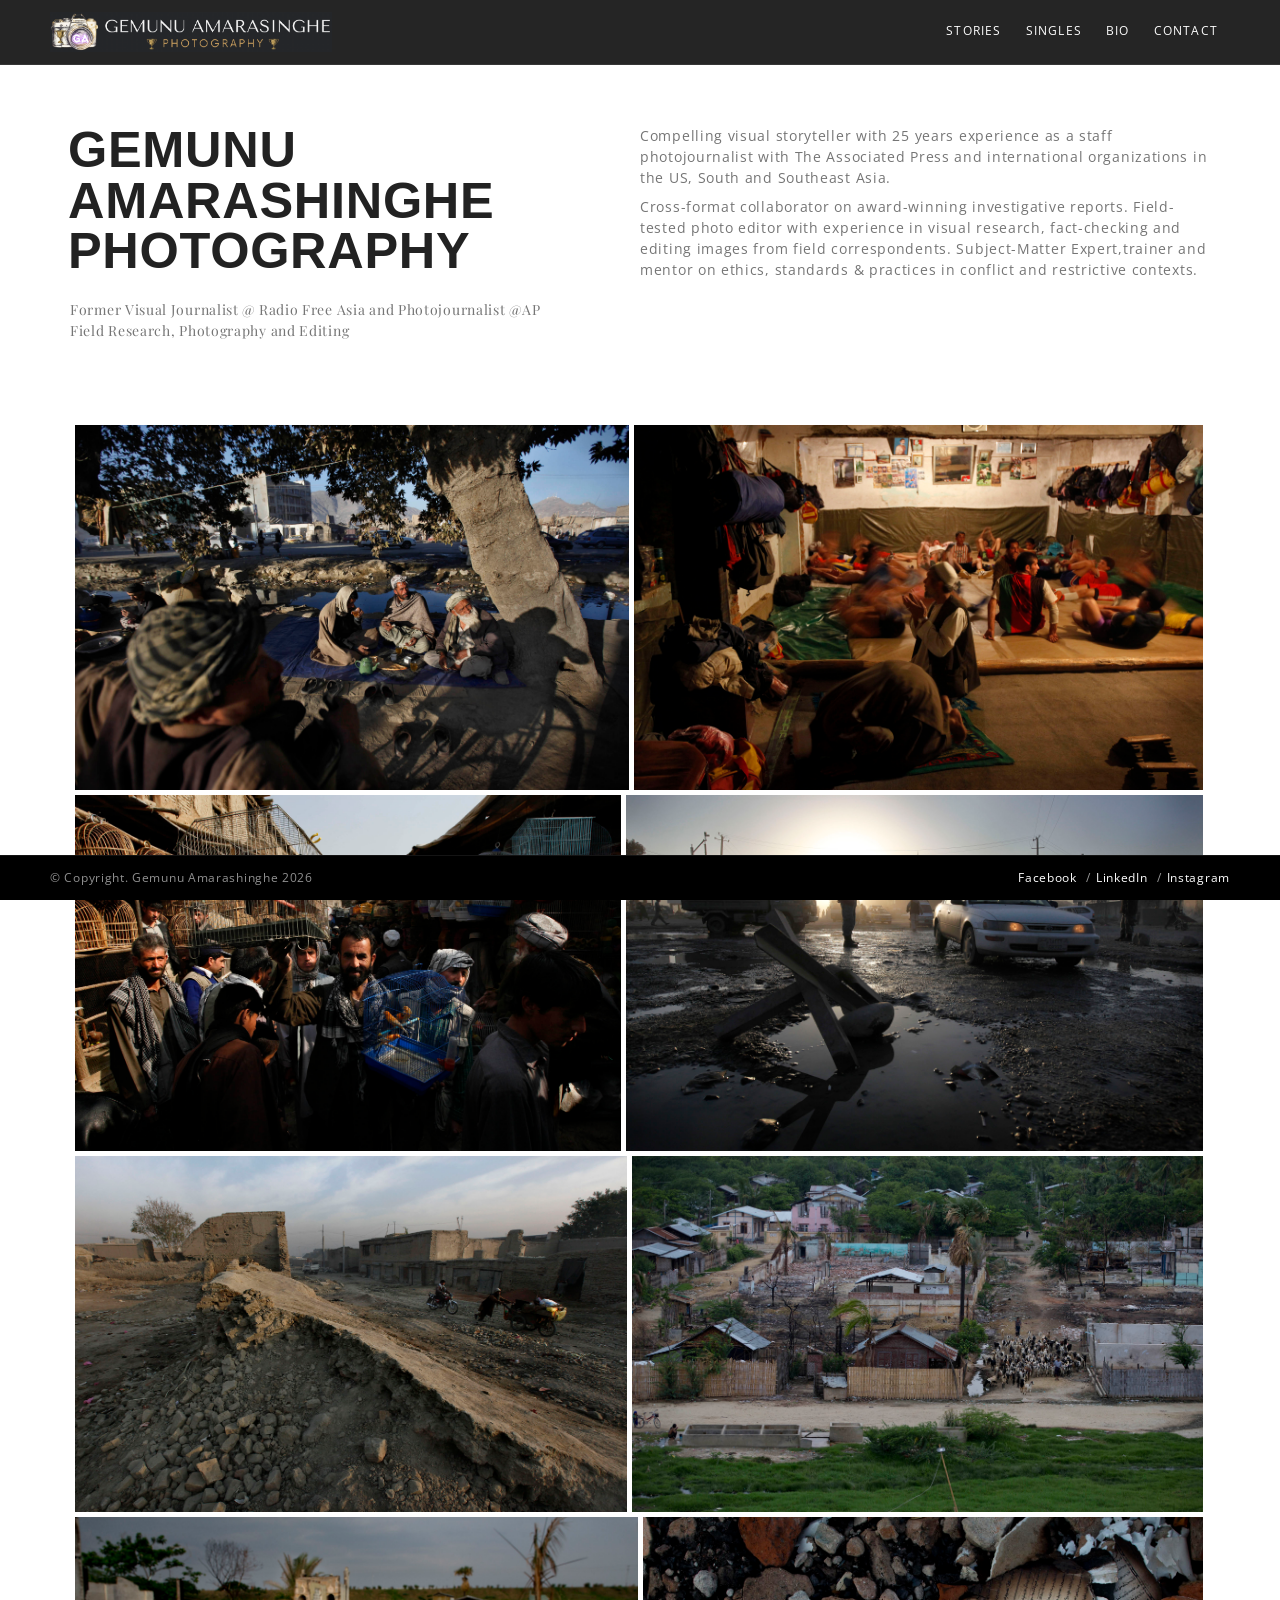
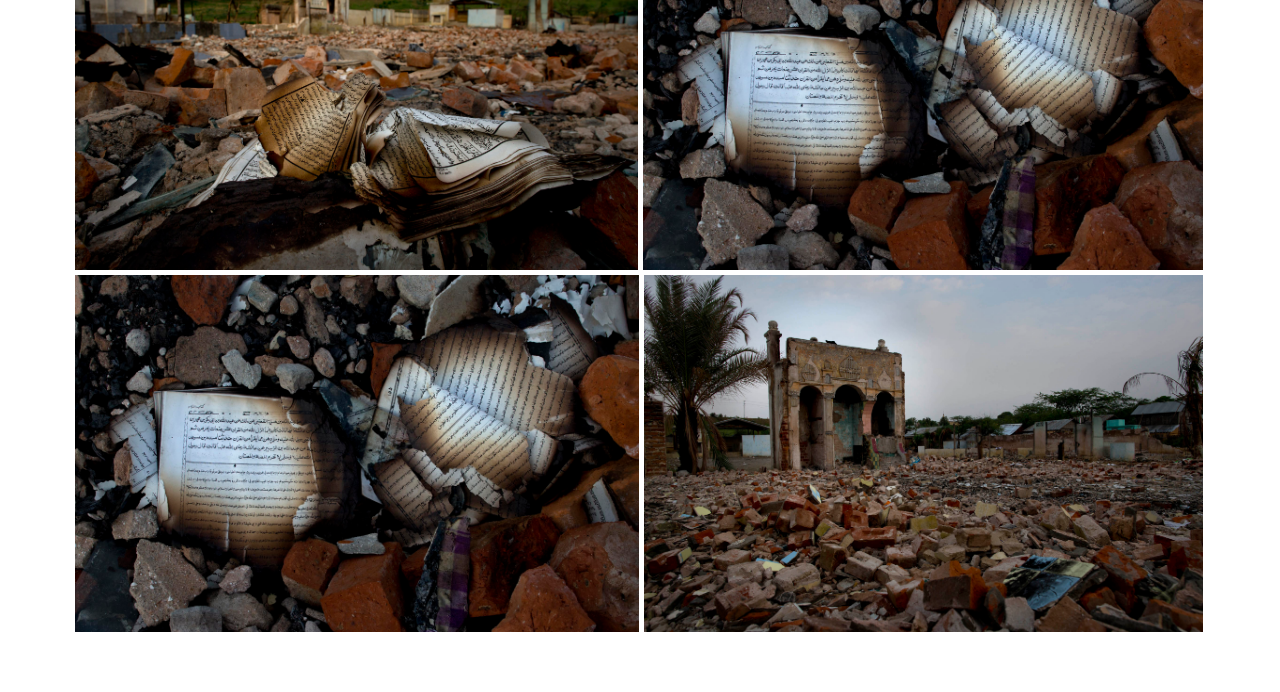
==== index.html @ 794258fe "Add files via upload" ====
<!DOCTYPE html>
<html>
<head>
	<meta charset="utf-8">
	<title>Gemunu Amarashinghe Photography</title>
	<meta name="description" content="Gemunu Amarashinghe Photography">
	<meta name="viewport" content="width=device-width, initial-scale=1">
	<link rel="icon" href="img/favicon.png">
	<link href="https://fonts.googleapis.com/css?family=Playfair+Display:400,700,900" rel="stylesheet">
	<link rel="stylesheet" href="css/core.css">
	<link rel="stylesheet" href="css/theme.css">
</head>
<body class="sticky-header sticky-footer">

	<!-- Preloader -->
	<div id="preloader"></div>
	
	<!-- Header -->
	<header id="header">

		<!-- Logo -->
		<a href="index.html" class="logo">
			<img src="img/gemunu-logo.png" class="logo-light" alt="">
		</a>

		<!-- Mobile Menu Icon -->
		<a href="#" class="mob-menu">
			<span></span><span></span><span></span>
		</a>

		<!-- Navigation -->
		<nav class="navigation">
			<ul>

				<li class="has-mega-menu">
					<a href="#">Stories</a>
					<div class="mega-menu">
						<div class="col">
							<h6 class="col-title">USA</h6>
							<ul>
								<li><a href="uyghur-mother.html">Uyghur Mother</a></li>
								<li><a href="the-boy-who-will-forever-be-13.html">The boy who will forever be 13</a></li>
								<li><a href="living-in-exile.html">Living in exile </a></li>
							</ul>
						</div>
						<div class="col">
							<h6 class="col-title">Myanmar</h6>
							<ul>
								<li><a href="battling-a-dictatorship.html">Battling a dictatorship, building a democracy</a></li>
								<li><a href="forgotten-masscure.html">Forgotten masscure </a></li>
								<li><a href="poppy-and-drug-addiction.html">Poppy and drug addiction</a></li>
								<li><a href="buddhisam.html">buddhisam</a></li>
								<li><a href="public-health.html">Public Health (eye clinic)</a></li>
								<li><a href="paddy-farming.html">Paddy farming</a></li>
								<li><a href="rohingya-children.html">Rohingya Children</a></li>
								<li><a href="rohingya-maternal-mortality.html">Rohingya Maternal Mortality</a></li>
							</ul>
						</div>
						<div class="col">
							<h6 class="col-title">Thailand</h6>
							<ul>
								<li><a href="covid-pandemic.html">COVID Pandemic </a></li>								
							</ul>
						</div>

						<div class="col">
							<h6 class="col-title">Nepal </h6>
							<ul>
								<li><a href="animal-scarifying.html">Animal Scarifying </a></li>
								<li><a href="forgotten-masscure.html">Forgotten masscure </a></li>
								<li><a href="sight-of-god.html">Sight of God</a></li>
							</ul>
						</div>

					</div>							
				</li>

				<li>
					<a href="#">Singles</a>
					<ul>
						<li><a href="thailand.html">Thailand</a></li>
						<li><a href="myanmar.html">Myanmar</a></li>
						<li><a href="nepal.html">Nepal</a></li>
						<li><a href="afghanistan.html">Afghanistan</a></li>
						<li><a href="china x.html">China </a></li>
						<li><a href="indonesia-kayan-river.html">Indonesia-Kayan River</a></li>
						<li><a href="sri-lanka-memories-of-war.html">Sri Lanka-Memories of war </a></li>
					</ul>
				<li>
					<a href="bio.html">Bio</a>
				</li>
				<li>
					<a href="contact.html">Contact</a>
				</li>

			</ul>
		</nav>
		<!-- /Navigation -->

	</header>
	<!-- /Header -->

	<!-- Main Content -->
	<main id="main">

		<!-- About & Details -->
		<section class="py-7 px-3">
			<div class="container p-0">

				<!-- About -->
				<div class="row no-gutters">

					<div class="col-md-6" data-animation="fade-in-bottom 1s .1s">
						<h2 class="bold uppercase">Gemunu Amarashinghe Photography</h2>
						<p class="serif">Former Visual Journalist @ Radio Free Asia and Photojournalist @AP <br/> Field Research, Photography and Editing</p>
					</div>

					<div class="col-md-6" data-animation="fade-in-bottom 1s .2s">
						<p>Compelling visual storyteller with 25 years experience as a staff photojournalist with The Associated Press and international organizations in the US, South and Southeast Asia. </p>
						<p>Cross-format
collaborator on award-winning investigative reports. Field-tested photo editor with experience in visual research, fact-checking and editing images from field correspondents. Subject-Matter Expert,trainer and mentor on ethics, standards & practices in conflict and restrictive contexts.</p>
					</div>

				</div>
				<!-- /About -->

			</div>
		</section>

		<!-- /About & Details -->

		<!-- Justified Gallery -->
<section class="py-3 px-3">
			<div class="container p-0">


		<div class="justified lightbox" 
		     data-target-height="500" 
		     data-gutter="5" 
		     data-thumbnails="true"
		     data-thumbnails-pinned="true">

		    <!-- Gallery Item -->
			<a href="img/afghanistan/afghanistan-1.jpg" class="lightbox-link" data-thumbnail="img/afghanistan/afghanistan-1.jpg">
				<img src="img/afghanistan/afghanistan-1.jpg" alt="">
			</a>
			<!-- /Gallery Item -->

			<!-- Gallery Item -->
			<a href="img/afghanistan/afghanistan-2.jpg" class="lightbox-link" data-thumbnail="img/afghanistan/afghanistan-2.jpg">
				<img src="img/afghanistan/afghanistan-2.jpg" alt="">
			</a>
			<!-- /Gallery Item -->

			<!-- Gallery Item -->
			<a href="img/afghanistan/afghanistan-3.jpg" class="lightbox-link" data-thumbnail="img/afghanistan/afghanistan-3.jpg">
				<img src="img/afghanistan/afghanistan-3.jpg" alt="">
			</a>
			<!-- /Gallery Item -->

			<!-- Gallery Item -->
			<a href="img/afghanistan/afghanistan-4.jpg" class="lightbox-link" data-thumbnail="img/afghanistan/afghanistan-4.jpg">
				<img src="img/afghanistan/afghanistan-4.jpg" alt="">
			</a>
			<!-- /Gallery Item -->

			<!-- Gallery Item -->
			<a href="img/afghanistan/afghanistan-5.jpg" class="lightbox-link" data-thumbnail="img/afghanistan/afghanistan-5.jpg">
				<img src="img/afghanistan/afghanistan-5.jpg" alt="">
			</a>
			<!-- /Gallery Item -->

			<!-- Gallery Item -->
			<a href="img/forgotten-massacre/forgotten-massacre-1.jpg" class="lightbox-link" data-thumbnail="img/forgotten-massacre/forgotten-massacre-1.jpg">
				<img src="img/forgotten-massacre/forgotten-massacre-1.jpg" alt="">
			</a>
			<!-- /Gallery Item -->

			<!-- Gallery Item -->
			<a href="img/forgotten-massacre/forgotten-massacre-2.jpg" class="lightbox-link" data-thumbnail="img/forgotten-massacre/forgotten-massacre-2.jpg">
				<img src="img/forgotten-massacre/forgotten-massacre-2.jpg" alt="">
			</a>
			<!-- /Gallery Item -->

			<!-- Gallery Item -->
			<a href="img/forgotten-massacre/forgotten-massacre-3.jpg" class="lightbox-link" data-thumbnail="img/forgotten-massacre/forgotten-massacre-3.jpg">
				<img src="img/forgotten-massacre/forgotten-massacre-3.jpg" alt="">
			</a>
			<!-- /Gallery Item -->

			<!-- Gallery Item -->
			<a href="img/forgotten-massacre/forgotten-massacre-4.jpg" class="lightbox-link" data-thumbnail="img/forgotten-massacre/forgotten-massacre-4.jpg">
				<img src="img/forgotten-massacre/forgotten-massacre-4.jpg" alt="">
			</a>
			<!-- /Gallery Item -->

			<!-- Gallery Item -->
			<a href="img/forgotten-massacre/forgotten-massacre-5.jpg" class="lightbox-link" data-thumbnail="img/forgotten-massacre/forgotten-massacre-5.jpg">
				<img src="img/forgotten-massacre/forgotten-massacre-5.jpg" alt="">
			</a>
			<!-- /Gallery Item -->

		</div>
		<!-- /Justified Gallery -->
					</div>

			</div>
		</section>
	</main>
	<!-- /Main Content -->

	<!-- Footer -->
	<footer id="footer">
		
		<!-- Copyright -->
		<small>&copy; Copyright. Gemunu Amarashinghe 2026</small>

		<!-- Social/Contact Links -->
		<div class="small text-links">
			<a href="#">Facebook</a>
			<a href="#">LinkedIn</a>
			<a href="#">Instagram</a>
		</div>

	</footer>
	<!-- /Footer -->

	<!-- JS -->
	<script src="js/core.js"></script>
	<script src="js/theme.js"></script>
</body>
</html>
---- css/theme.css ----
/*------------------------------------------------------------------

	Project:	Torola
	Version:	1.0


	[Table of contents]

	01. Typography
	02. Preloader
	03. Layout
	04. Header
	05. Navigation
	06. Mobile Menu
	07. Light Navigation
	08. Swiper Sliders
	09. Parallax Portfolio
	10. Text Links
	11. Scroll Down Line
	12. Portfolio Grid
	13. Masonry Cards
	14. Hover List
	15. CTA
	16. Entrance
	17. Page Title
	18. Justified Gallery
	19. Portfolio With Background Blur
	20. Photo Gallery
	21. Blog

-------------------------------------------------------------------*/


/* Typography
===========================*/
@import url('https://fonts.googleapis.com/css?family=Open+Sans:300,400,700');
@font-face {
	font-family: 'GI';
	src: url('../fonts/gi-bold-web.woff') format('woff');
	font-weight: bold;
	font-style: normal;
}
@font-face {
	font-family: 'GI';
	src: url('../fonts/gi-regular-web.woff') format('woff');
	font-weight: normal;
	font-style: normal;
}

body{
	font-family: 'Open Sans', sans-serif;
	-webkit-transition: opacity 800ms;
	transition: opacity 800ms;
	opacity: 1;
}

h1, h2, h3, h4, h5, h6 {
	font-family: 'GI', sans-serif;
}


/* Preloader
===========================*/
#preloader{
	position: fixed;
	top: 0;
	left: 0;
	width: 100%;
	height: 100%;
	background-color: #f4f7f9;
	z-index: 999999;
	-webkit-transition: opacity .5s ease;
	transition: opacity .5s ease;
}
#preloader:after{
	content: '';
	width: 50px;
	height: 50px;
	position: fixed;
	left: calc(50% - 25px);
	top: calc(50% - 25px);
	border-radius: 50%;
	border: 1px solid rgba(0, 0, 0, .2);
	border-right-color: #000;
	-webkit-animation: fa-spin 1.2s infinite;
	        animation: fa-spin 1.2s infinite;
	z-index: 100000;
}
.page-loaded #preloader{
	opacity: 0;
	pointer-events: none;
}



/* Layout
===========================*/
#header{
	position: relative;
	top: 0;
	left: 0;
	width: 100%;
	height: 65px;
	padding: 0px 50px;
	display: -webkit-box;
	display: -ms-flexbox;
	display: flex;
	-webkit-box-pack: justify;
	    -ms-flex-pack: justify;
	        justify-content: space-between;
	-webkit-box-align: center;
	    -ms-flex-align: center;
	        align-items: center;
	background-color: #252525;
	border-bottom: 1px solid rgba(255, 255, 255, .08);
	z-index: 1001;
}
#footer{
	position: relative;
	left: 0;
	bottom: 0;
	width: 100%;
	height: 45px;
	padding: 0 50px;
	display: -webkit-box;
	display: -ms-flexbox;
	display: flex;
	-webkit-box-pack: justify;
	    -ms-flex-pack: justify;
	        justify-content: space-between;
	-webkit-box-align: center;
	    -ms-flex-align: center;
	        align-items: center;	
	background-color: #000;
	border-top: 1px solid rgba(255, 255, 255, .08);
	color: #717171;
	z-index: 999;
	-webkit-transform: translateZ(0);
	        transform: translateZ(0);
}
@media (max-width: 768px) {
	#footer {
		-webkit-box-pack: center;
		    -ms-flex-pack: center;
		        justify-content: center;
	}
	#footer small {
		display: none;
	}
	#header, #footer {
		padding: 0 20px;
	}
}

.sticky-header #header,
.fixed-header #header{
	position: fixed;
}
.sticky-header.sticky-footer #footer,
.fixed-header.fixed-footer #footer{
	position: fixed;
}
.sticky-header #main,
.fixed-header #main{
	padding-top: 65px;
}
.sticky-header.sticky-footer #main,
.fixed-header.fixed-footer #main{
	padding-bottom: 45px;
}
.hero-fullscreen{
	height: calc(100vh - 65px);
}
.sticky-header.sticky-footer .hero-fullscreen,
.fixed-header.fixed-footer .hero-fullscreen{
	height: calc(100vh - 65px - 45px);
}
.hero-min-fullscreen{
	min-height: calc(100vh - 65px);
}
.sticky-header.sticky-footer .hero-min-fullscreen,
.fixed-header.fixed-footer .hero-min-fullscreen{
	min-height: calc(100vh - 65px - 45px);
}
#main {
	min-height: 100vh;
}

#header, #footer{
	-webkit-transition: -webkit-transform .3s ease;
	transition: -webkit-transform .3s ease;
	transition: transform .3s ease;
	transition: transform .3s ease, -webkit-transform .3s ease;
}
.scrolling-down.sticky-header #header{
	-webkit-transform: translate3d(0, -100%, 0);
	        transform: translate3d(0, -100%, 0);
}
.scrolling-down.sticky-header.sticky-footer #footer{
	-webkit-transform: translate3d(0, 100%, 0);
	        transform: translate3d(0, 100%, 0);
}




/* Header
===========================*/
#header .logo {
	color: #fff;
	text-decoration: none;
}
#header .logo h1 {
	font-size: 19px;
	font-weight: bold;
	text-transform: uppercase;
	margin-bottom: 0;
}
#header .logo img {
	display: block;
	max-height: 40px;
}
#header .logo .logo-dark,
.light-navigation #header .logo .logo-light {
	display: none;
}
.light-navigation #header .logo .logo-dark {
	display: block;
}



/* Navigation
===========================*/
.navigation{
	-ms-flex-item-align: stretch;
	    align-self: stretch;
	height: 100%;
}
.navigation > ul,
.navigation > ul > li,
.navigation > ul > li > a{
	height: 100%;
}
.navigation > ul > li > a{
	display: -webkit-box !important;
	display: -ms-flexbox !important;
	display: flex !important;
	-webkit-box-orient: vertical;
	-webkit-box-direction: normal;
	    -ms-flex-direction: column;
	        flex-direction: column;
	-webkit-box-pack: center;
	    -ms-flex-pack: center;
	        justify-content: center;
	-webkit-box-align: center;
	    -ms-flex-align: center;
	        align-items: center;
}

.navigation ul{
	list-style: none;
	margin-bottom: 0;
}
.navigation ul li{
	position: relative;
	display: inline-block;
	float: left;
}
.navigation ul li a{
	display: block;
	color: #fff;
	position: relative;
	padding: 1rem 1.2rem;
	font-size: 1.2rem;
	text-transform: uppercase;
	letter-spacing: .1em;
	-webkit-backface-visibility: hidden;
	        backface-visibility: hidden;
}
.navigation > ul > li > a:after{
	content: '';
	display: block;
	position: relative;
	height: 2px;
	width: 100%;
	background-color: currentColor;
	bottom: 0;
	left: 0;
	-webkit-transform-origin: right;
	        transform-origin: right;
	-webkit-transform: scaleX(0);
	        transform: scaleX(0);
	-webkit-transition: -webkit-transform 300ms ease;
	transition: -webkit-transform 300ms ease;
	transition: transform 300ms ease;
	transition: transform 300ms ease, -webkit-transform 300ms ease;
	-webkit-backface-visibility: hidden;
	        backface-visibility: hidden;
}
.navigation > ul > li:hover > a:after,
.navigation > ul > li > a.active:after{
	-webkit-transform-origin: left;
	        transform-origin: left;
	-webkit-transform: scaleX(1);
	        transform: scaleX(1);
}
/*submenu*/
.navigation > ul > li > ul{
	position: absolute;
	width: 200px;
	left: 0;
	background-color: #252525;
	border-top: 1px solid rgba(255, 255, 255, .1);
	visibility: hidden;
	opacity: 0;
	pointer-events: none;
	-webkit-transition: all 300ms ease;
	transition: all 300ms ease;
}
@media (min-width: 1025px) {
	.navigation li > ul {
		-webkit-box-shadow: 0 10px 30px 0 rgba(0, 0, 0, .16);
		        box-shadow: 0 10px 30px 0 rgba(0, 0, 0, .16);
	}
}
.navigation > ul > li:last-child > ul,
.navigation > ul > li:nth-last-child(2) > ul {
	left: auto;
	right: 0;
}
.navigation li:hover > ul{
	visibility: visible;
	opacity: 1;
	pointer-events: auto;
}
.navigation ul ul li{
	display: block;
	float: none;
	border-bottom: 1px solid rgba(255, 255, 255, .1);
	-webkit-backface-visibility: hidden;
	        backface-visibility: hidden;
}
.navigation ul ul li:last-child{
	border-bottom: 3px solid #fff;
}
.navigation ul ul a{
	color: rgba(255, 255, 255, .7);
	padding: .8rem 1.8rem;
	-webkit-transition: all .3s ease;
	transition: all .3s ease;
}
.navigation ul ul a:hover{
	color: rgba(255, 255, 255, 1);
	background-color: #252525;
	/*transform: translateX(5px);*/
	text-indent: 5px;
}
/*megamenu*/
.navigation li.has-mega-menu {
	position: inherit;
}
.navigation .mega-menu {
	opacity: 0;
	visibility: hidden;
	pointer-events: none;
	display: -webkit-box;
	display: -ms-flexbox;
	display: flex;
	-ms-flex-wrap: wrap;
	    flex-wrap: wrap;
	margin-right: -15px;
	margin-left: -15px;
	position: absolute;
	top: 100%;
	left: 0;
	right: 0;
	padding: 30px 50px 30px;
	background-color: #252525;
	-webkit-box-shadow: 0 10px 30px 0 rgba(0, 0, 0, 0.22);
	        box-shadow: 0 10px 30px 0 rgba(0, 0, 0, 0.22);
	border-top: 1px solid rgba(255, 255, 255, .1);
	border-bottom: 5px solid #fff;
	-webkit-transition: all .3s ease;
	transition: all .3s ease;
}
.navigation .mega-menu li:first-child {
	border-top: 1px solid rgba(255, 255, 255, .1);
}
.navigation .mega-menu li:last-child {
	border-bottom: 1px solid rgba(255, 255, 255, .1);
}
.navigation li:hover > .mega-menu {
	opacity: 1;
	visibility: visible;
	pointer-events: auto;
}
.navigation .mega-menu .col-title {
	color: #fff;
	text-transform: uppercase;
	margin-bottom: 2rem;
}

/*new badge*/
.navigation a.new:after {
	content: 'NEW';
	display: inline-block;
	background-color: #f00;
	color: #fff;
	border-radius: 3px;
	margin-left: 12px;
	font-size: 11px;
	font-weight: bold;
	padding: 1px 4px;
	letter-spacing: 0;
	text-indent: 0;
}




/* Mobile Menu
===========================*/
.mob-menu {
	display: none;
	width: 26px;
	position: relative;
	z-index: 99999;
}
.mob-menu span {
	display: block;
	height: 2px;
	background-color: #fff;
	float: right;
	margin-bottom: 3px;
	-webkit-transition: all .4s ease;
	transition: all .4s ease;
}
.mob-menu span:nth-child(1) {
	width: 80%;
}
.mob-menu span:nth-child(2) {
	width: 65%;
}
.mob-menu span:nth-child(3) {
	width: 100%;
}
.mob-menu:hover span {
	width: 100%;
}
.mob-menu.active span:nth-child(1) {
	width: 100%;
}
.mob-menu.active span:nth-child(2) {
	width: 54%;
	-webkit-transform: translate3d(-6px, 0, 0);
	        transform: translate3d(-6px, 0, 0);
}

/*Mobile menu*/
@media (max-width: 1024px) {
	#header .navigation {
		display: none;
	}
	#header .mob-menu {
		display: inline-block;
	}

	.navigation {
		position: absolute;
		top: 100%;
		left: 0;
		width: 100%;
		background-color: #252525;
		height: auto;
		max-height: 100vh;
		overflow-x: hidden;
		overflow-y: scroll;
		-webkit-overflow-scrolling: touch;
	}
	.navigation ul li {
		display: block;
		float: none;
		text-align: left;
		border-bottom: 1px solid rgba(255, 255, 255, .1);
	}
	.navigation > ul > li > a {
		-webkit-box-pack: start;
		    -ms-flex-pack: start;
		        justify-content: flex-start;
		color: #fff !important;
	}
	.light-navigation .navigation {
		background-color: #efefef;
	}
	.light-navigation .navigation ul li {
		border-bottom: 1px solid rgba(0, 0, 0, .1);
	}
	.light-navigation .navigation > ul > li > a {
		color: rgba(0, 0, 0, .9) !important;
	}

	.navigation > ul > li > a:after {
		display: none !important;
	}
	/*submenu*/
	.navigation > ul > li > ul {
		display: none;
		position: relative;
		width: 100%;
		opacity: 1;
		visibility: visible;
		-webkit-transition: none;
		transition: none;
		background-color: #252525;
		border-top: 2px solid #fff !important;
	}
	.light-navigation .navigation > ul > li > ul {
		border-top: 3px solid rgba(0, 0, 0, .1) !important;
	}
	.light-navigation .navigation ul ul li:last-child {
		border-bottom: 3px solid rgba(0, 0, 0, .1) !important;
	}
	.navigation ul ul a {
		text-align: center;
	}
	.navigation ul ul li:last-child {
		border-bottom-width: 2px;
	}
	/*megamenu*/
	.navigation .mega-menu {
		display: none;
		position: relative;
		background-color: #000;
		border-bottom-width: 2px;
		opacity: 1;
		visibility: visible;
		-webkit-transition: none;
		transition: none;
	}
	.navigation .mega-menu .col {
		width: 100%;
		-ms-flex-preferred-size: 100%;
		    flex-basis: 100%;
		margin-bottom: 40px;
	}
	.navigation .mega-menu .col-title {
		text-align: center;
	}
}

@media (min-width: 1025px) {
	.navigation {
		display: block !important;
	}
	.navigation .mega-menu {
		display: -webkit-box !important;
		display: -ms-flexbox !important;
		display: flex !important;
	}
	.navigation > ul > li > ul {
		display: block !important;
	}
}



/* Light Navigation
===========================*/
.light-navigation #header {
	background-color: #fff;
	border-bottom: 1px solid rgba(0, 0, 0, 0.08);
}
.light-navigation #header .logo {
	color: #000;
}
.light-navigation .mob-menu span {
	background-color: #000;
}
.light-navigation .navigation > ul > li > a {
	color: #000;
}
.light-navigation .navigation > ul > li > ul {
	border-top: 1px solid transparent;
}
.light-navigation .navigation ul ul,
.light-navigation .navigation .mega-menu {
	background-color: #f1f2f3;
}
.light-navigation .navigation .mega-menu {
	border-bottom: 5px solid rgba(0, 0, 0, .8);
}
.light-navigation .navigation .mega-menu .col-title {
	color: #000;
}
.light-navigation .navigation .mega-menu,
.light-navigation .navigation ul ul li:first-child {
	border-top: 1px solid rgba(0, 0, 0, .1);
}
.light-navigation .navigation .mega-menu li:last-child,
.light-navigation .navigation ul ul li {
	border-bottom: 1px solid rgba(0, 0, 0, .1);
}
.light-navigation .navigation ul ul li:last-child {
	border-bottom: 3px solid rgba(0, 0, 0, .8);
}
.light-navigation .navigation ul ul a {
	color: rgba(0, 0, 0, .8);
}
.light-navigation .navigation ul ul a:hover {
	color: rgba(0, 0, 0, 1);
	background-color: rgba(0, 0, 0, .07);
}

.light-navigation #footer {
	background-color: #fff;
	border-top: 1px solid rgba(0, 0, 0, 0.08);
}
.light-navigation #footer .text-links {
	color: #757575;
}
.light-navigation #footer .text-links a:not(:first-child):before{
	color: rgba(0, 0, 0, .6);	
}




/* Swiper Sliders
===========================*/
.swiper-slide .caption {
	position: absolute;
	bottom: 80px;
	left: 20px;
	right: 20px;
	text-align: center;
	overflow: hidden;
}
@media (max-width: 768px) {
	.swiper-slide .caption {
		bottom: 50px;
	}
}
.swiper-slide .caption-inner a {
	color: inherit;
	-webkit-transition: opacity .1s ease;
	transition: opacity .1s ease;
}
.swiper-slide .caption a:hover {
	opacity: .7;
}
.swiper-slide .text-links a:hover {
	opacity: 1;
}
.swiper-slide .caption-inner {
	-webkit-transition: all 1s cubic-bezier(.77, 0, .175, 1);
	transition: all 1s cubic-bezier(.77, 0, .175, 1);
	-webkit-transition-delay: .3s;
	        transition-delay: .3s;
	-webkit-transform: translate3d(0, 110%, 0);
	        transform: translate3d(0, 110%, 0);
/*	animation-duration: 1s;
	animation-delay: .3s;
	animation-fill-mode: both;
	animation-timing-function: cubic-bezier(.77, 0, .175, 1);*/
}
.swiper-slide-active .caption-inner {
	-webkit-transform: translate3d(0, 0, 0);
	        transform: translate3d(0, 0, 0);
	/*animation-name: showcap;*/
}
@-webkit-keyframes showcap {
	to{-webkit-transform: translate3d(0, 0, 0);transform: translate3d(0, 0, 0)}
}
@keyframes showcap {
	to{-webkit-transform: translate3d(0, 0, 0);transform: translate3d(0, 0, 0)}
}

/*Hero slider*/
.hero .swiper-pagination-bullets{
	top: 100px;
	bottom: 100px !important;
	left: 50px !important;
	width: auto !important;
	display: -webkit-inline-box;
	display: -ms-inline-flexbox;
	display: inline-flex;
	-webkit-box-orient: vertical;
	-webkit-box-direction: normal;
	    -ms-flex-direction: column;
	        flex-direction: column;
}
.hero .swiper-pagination-bullet {
	height: 22px;
}
@media (max-width: 768px) {
	.hero .swiper-pagination-bullets{
		left: 20px !important;
	}
}
@media (max-height: 400px) {
	.hero .swiper-pagination-bullets{
		display: none;
	}
}

/*testimonials slider*/
.swiper.testimonials {
	padding-bottom: 50px;
}
.swiper.testimonials .swiper-pagination-bullets {
	left: 0;
	bottom: 0;
	width: auto;
	display: -webkit-inline-box;
	display: -ms-inline-flexbox;
	display: inline-flex;
}
.swiper.testimonials .swiper-pagination-bullet:before {
	-webkit-box-shadow: 0 0 0 2px rgba(0, 0, 0, .5);
	        box-shadow: 0 0 0 2px rgba(0, 0, 0, .5);
}

/*split slider captions*/
[data-swiper-name="captions"] .swiper-pagination-bullets {
	top: auto;
	left: 0 !important;
	right: 0;
	bottom: 20px !important;
	display: -webkit-box;
	display: -ms-flexbox;
	display: flex;
	-webkit-box-orient: horizontal;
	-webkit-box-direction: normal;
	    -ms-flex-direction: row;
	        flex-direction: row;
}
[data-swiper-name="captions"] .swiper-pagination-bullet:before {
	-webkit-box-shadow: 0 0 0 2px rgba(0, 0, 0, .5);
	        box-shadow: 0 0 0 2px rgba(0, 0, 0, .5);
}



/* kenburns
============================*/
.kenburns .swiper-slide [data-background]{
	position: absolute;
	top: 0;
	left: 0;
	width: 100%;
	height: 100%;
	-webkit-transform: scale(1);
	        transform: scale(1);
	-webkit-transition: -webkit-transform 6.5s linear;
	transition: -webkit-transform 6.5s linear;
	transition: transform 6.5s linear;
	transition: transform 6.5s linear, -webkit-transform 6.5s linear;
}
.kenburns .swiper-slide-active [data-background]{
	-webkit-transform: scale(1.2);
	        transform: scale(1.2);
}




/* Split Slider
=========================================*/
.split-slider .row {
	height: 100%;
}
@media (max-width: 991px) {
	.split-slider [class*="col-"] {
		height: 50%;
		margin: 0;
	}
}
@media (max-width: 768px) {
	.split-slider [class*="col-"]:nth-child(1) {
		height: 60%;
	}
}




/* Horizontal Swipers
=========================================*/
.swiper.hero-fullscreen[data-slides-per-view="auto"]:before {
	content: '';
	width: 100%;
	height: 100%;
	position: absolute;
	top: 0;
	left: 0;
	z-index: 2;
	border: 5px solid #fff;
	pointer-events: none;
}
.swiper.hero-fullscreen[data-slides-per-view="auto"] .swiper-slide:not(:last-child) {
	border-right: 5px solid #fff;
}

@media (max-width: 1200px) {
	.swiper-slide.vw-5,
	.swiper-slide.vw-05,
	.swiper-slide.vw-10,
	.swiper-slide.vw-15,
	.swiper-slide.vw-20,
	.swiper-slide.vw-25,
	.swiper-slide.vw-30,
	.swiper-slide.vw-35,
	.swiper-slide.vw-40,
	.swiper-slide.vw-45 {
		width: 50vw !important;
	}
}
@media (max-width: 768px) {
	.swiper-slide[class*="vw-"] {
		width: 100vw !important;
	}
}

/*horizontal scroll line*/
.swiper.hero-fullscreen[data-slides-per-view="auto"][data-mousewheel="true"] .swiper-wrapper:after {
	content: 'Scroll';
	font-family: 'Playfair Display', sans-serif;
	font-style: italic;
	font-size: 90%;
	display: block;
	position: fixed;
	right: 0;
	top: calc(50% - 20px);
	width: 130px;
	padding: 5px 15px;
	color: #fff;
	border-bottom: 1px solid currentColor;
	mix-blend-mode: difference;
	text-align: right;
	z-index: 999;
	opacity: 0;
	-webkit-transition: opacity .3s ease;
	transition: opacity .3s ease;
}
.swiper.hero-fullscreen[data-slides-per-view="auto"][data-mousewheel="true"] .swiper-wrapper[style*="(0px, 0px, 0px)"]:after,
.swiper.hero-fullscreen[data-slides-per-view="auto"][data-mousewheel="true"] .swiper-wrapper[style*="(0, 0, 0)"]:after,
.swiper.hero-fullscreen[data-slides-per-view="auto"][data-mousewheel="true"] .swiper-wrapper:not([style*="translate3d"]):after {
	opacity: 1;
}
.swiper.hero-fullscreen[data-slides-per-view="auto"][data-free-mode="true"] .swiper-wrapper:after {
	content: 'Slide';
}



/* Slider Thumbnails
=========================================*/
.slider-thumbnails .thumbnail-images {
	position: absolute;
	height: 130px;
	width: 100%;
	bottom: 0;
	left: 0;
	overflow: hidden;
	z-index: 1;
}
.slider-thumbnails .thumbnail-images:after {
	content: '';
	position: absolute;
	left: 0;
	right: 0;
	bottom: 0;
	top: 0;
	background-image: -webkit-gradient(linear, left bottom, left top, from(rgba(0, 0, 0, .8)), to(transparent));
	background-image: linear-gradient(to top, rgba(0, 0, 0, .8), transparent);
	z-index: 1;
	pointer-events: none;
	-webkit-transition: opacity .3s ease;
	transition: opacity .3s ease;
}
.slider-thumbnails .thumbnail-images .swiper-slide {
	height: 100%;
	width: 180px;
	cursor: pointer;
}
.slider-thumbnails .thumbnail-images .swiper {
	opacity: .6;
	-webkit-transform: translate3d(0, 40%, 0);
	        transform: translate3d(0, 40%, 0);
	-webkit-transition: opacity .3s ease, -webkit-transform .3s ease;
	transition: opacity .3s ease, -webkit-transform .3s ease;
	transition: opacity .3s ease, transform .3s ease;
	transition: opacity .3s ease, transform .3s ease, -webkit-transform .3s ease;
}
.slider-thumbnails .thumbnail-images:hover .swiper {
	opacity: 1;
	-webkit-transform: translate3d(0, 0, 0);
	        transform: translate3d(0, 0, 0);
}
.slider-thumbnails .thumbnail-images:hover:after {
	opacity: .8;
}




/* Parallax Portfolio
===========================*/
.parallax-folio-item{
	position: relative;
	overflow: hidden;
	width: 100%;
}
.parallax-folio-item:not(:last-child){
	margin-bottom: 150px;
}
@media (max-width: 992px) {
	.parallax-folio-item:not(:last-child){
		margin-bottom: 80px;
	}
}
@media (max-width: 575px) {
	.parallax-folio-item:not(:last-child){
		margin-bottom: 0;
	}
}
.parallax-folio-item .item-media{
	position: relative;
	width: 70%;
}
.parallax-folio-item.tall .item-media{
	width: 50%;
	left: 10%;
}
.parallax-folio-item:nth-child(even) .item-media{
	left: 30%;
}
.parallax-folio-item:nth-child(even).tall .item-media{
	left: 40%;
}
.parallax-folio-item .item-media:before{
	content: '';
	display: block;
	padding-top: 56.25%;
}
.parallax-folio-item.tall .item-media:before{
	padding-top: 130%;
}
.media-inner{
	position: absolute;
	left: 0;
	top: 0;
	width: 100%;
	height: 100%;
}
.parallax-folio-item figcaption{
	width: 40%;
	position: absolute;
	top: 15%;
	left: 60%;
}
.parallax-folio-item.tall figcaption{
	left: 50%;
}
.parallax-folio-item:nth-child(even) figcaption{
	left: 0;
}
.parallax-folio-item:nth-child(even).tall figcaption{
	left: 10%;
}
.parallax-folio-item figcaption:before{
	content: '';
	position: absolute;
	left: 0;
	top: 0;
	width: 100%;
	height: 100%;
	background-color: #fff;
	-webkit-transform: scaleX(0);
	        transform: scaleX(0);
	-webkit-transform-origin: right;
	        transform-origin: right;
	-webkit-transition: -webkit-transform 600ms cubic-bezier(.77,0,.18,1);
	transition: -webkit-transform 600ms cubic-bezier(.77,0,.18,1);
	transition: transform 600ms cubic-bezier(.77,0,.18,1);
	transition: transform 600ms cubic-bezier(.77,0,.18,1), -webkit-transform 600ms cubic-bezier(.77,0,.18,1);
	-webkit-box-shadow: 0 3px 25px -15px #000;
	        box-shadow: 0 3px 25px -15px #000;
	-webkit-box-shadow: 0 10px 50px 0 rgba(0, 0, 0, 0.10);
	        box-shadow: 0 10px 50px 0 rgba(0, 0, 0, 0.10);
}
.parallax-folio-item:nth-child(even) figcaption:before{
	-webkit-transform-origin: left;
	        transform-origin: left;
}
.parallax-folio-item figcaption.visible:before{
	-webkit-transform: scaleX(1);
	        transform: scaleX(1);
}
.parallax-folio-item .item-caption-inner{
	position: relative;
	padding: 30px 40px 20px;
	opacity: 0;
	-webkit-transform: translate3d(70px, 0, 0);
	        transform: translate3d(70px, 0, 0);
	-webkit-transition: all 1000ms ease;
	transition: all 1000ms ease;
	-webkit-transition-delay: 300ms;
	        transition-delay: 300ms;
}
.parallax-folio-item:nth-child(even) .item-caption-inner{
	-webkit-transform: translate3d(-70px, 0, 0);
	        transform: translate3d(-70px, 0, 0);
}
.parallax-folio-item figcaption.visible .item-caption-inner{
	opacity: 1;
	-webkit-transform: translate3d(0, 0, 0);
	        transform: translate3d(0, 0, 0);
}
.parallax-folio-item figcaption .text-links{
	font-size: 13px;
	font-style: italic;
	font-family: 'Playfair Display', serif;
}
.parallax-folio-item figcaption .text-links a{
	color: #757575;
}
.parallax-folio-item figcaption .text-links a:hover{
	color: #000;
}

@media(max-width: 991px){
	.parallax-folio-item .item-media{
		width: 100% !important;
		left: 0 !important;
	}
	.parallax-folio-item figcaption{
		position: relative;
		width: 100%;
		top: 0;
		left: 0 !important;
	}
	.parallax-folio-item.tall .item-media:before{
		padding-top: 60%;
	}
	.parallax-folio-item figcaption:before{
		-webkit-box-shadow: none;
		        box-shadow: none;
	}
}




/* Text Links
===========================*/
.text-links:after{
	content: '';
	display: block;
	clear: both;
}
.text-links a{
	position: relative;
	text-decoration: none;
	color: inherit;
}
.text-links a:after{
	content: '';
	height: 1px;
	width: 100%;
	background-color: currentColor;
	position: absolute;
	bottom: 0;
	left: 0;
	-webkit-transform: scaleX(0);
	        transform: scaleX(0);
	-webkit-transform-origin: right;
	        transform-origin: right;
	-webkit-transition: -webkit-transform .3s ease;
	transition: -webkit-transform .3s ease;
	transition: transform .3s ease;
	transition: transform .3s ease, -webkit-transform .3s ease;
}
.text-links a:hover:after,
.text-links a.is-active:after {
	-webkit-transform-origin: left;
	        transform-origin: left;
	-webkit-transform: scaleX(1);
	        transform: scaleX(1);	
}
.text-links a:not(:first-child){
	margin-left: 1.3em;
}
.text-links a:not(:first-child):before{
	content: '/';
	position: absolute;
	width: 1.3em;
	right: 100%;
	text-align: center;
	color: rgba(0, 0, 0, .6);
}
.text-light .text-links a:not(:first-child):before,
.text-light.text-links a:not(:first-child):before{
	color: rgba(255, 255, 255, .6);	
}

#footer .text-links{
	color: #fff;
	white-space: nowrap;
	overflow: hidden;
	text-overflow: ellipsis;
}
#footer .text-links a:not(:first-child):before{
	color: rgba(255, 255, 255, .6);	
}




/* Scroll Down Line
===========================*/
.scroll-down{
	color: #fff !important;
	position: fixed;
	bottom: 0;
	width: 20px;
	height: 45px;
	display: block;
	left: calc(50% - 10px);
	z-index: 1000;
	mix-blend-mode: difference;
	-webkit-transform-origin: bottom;
	        transform-origin: bottom;
	-webkit-transition: -webkit-transform .3s ease;
	transition: -webkit-transform .3s ease;
	transition: transform .3s ease;
	transition: transform .3s ease, -webkit-transform .3s ease;
}
.sticky-footer.sticky-header .scroll-down,
.fixed-footer.fixed-header .scroll-down{
	bottom: 25px;
	height: 55px;
}
@media (max-width: 768px) {
	.sticky-footer.sticky-header .scroll-down,
	.fixed-footer.fixed-header .scroll-down{
		bottom: 45px;
		height: 40px;
	}
}
.scroll-down:before,
.scroll-down:after{
	content: '';
	display: block;
	width: 1px;
	height: 100%;
	position: absolute;
	pointer-events: none;
	top: 0;
	left: 50%;
	background-color: rgba(255, 255, 255, .3);
	-webkit-transform-origin: bottom;
	        transform-origin: bottom;
	-webkit-transform: scaleY(1);
	        transform: scaleY(1);
	-webkit-transition: -webkit-transform .3s ease;
	transition: -webkit-transform .3s ease;
	transition: transform .3s ease;
	transition: transform .3s ease, -webkit-transform .3s ease;
}
.scroll-down:after{
	background-color: #fff;
	-webkit-animation: scrl 2s infinite;
	        animation: scrl 2s infinite;
}
@-webkit-keyframes scrl{
	0%{-webkit-transform: scaleY(0);transform: scaleY(0);-webkit-transform-origin: top;transform-origin: top}
	70%{-webkit-transform: scaleY(1);transform: scaleY(1);-webkit-transform-origin: top;transform-origin: top}
	71%{-webkit-transform-origin: bottom;transform-origin: bottom}
	100%{-webkit-transform: scaleY(0);transform: scaleY(0);-webkit-transform-origin: bottom;transform-origin: bottom}
}
@keyframes scrl{
	0%{-webkit-transform: scaleY(0);transform: scaleY(0);-webkit-transform-origin: top;transform-origin: top}
	70%{-webkit-transform: scaleY(1);transform: scaleY(1);-webkit-transform-origin: top;transform-origin: top}
	71%{-webkit-transform-origin: bottom;transform-origin: bottom}
	100%{-webkit-transform: scaleY(0);transform: scaleY(0);-webkit-transform-origin: bottom;transform-origin: bottom}
}

.scroll-down span{
	position: absolute;
	display: block;
	width: 11px;
	height: 11px;
	border-bottom: 1px solid rgba(255, 255, 255, 0.43);
	border-right: 1px solid rgba(255, 255, 255, 0.43);
	border-color: #fff;
	-webkit-transform: rotate(45deg);
	        transform: rotate(45deg);
	left: 5px;
	bottom: 1px;
	opacity: 0;
	-webkit-transition: opacity .3s ease;
	transition: opacity .3s ease;
}

.scroll-down:hover{
	/*transform: scaleY(.85);*/
}
.scroll-down:hover span{
	opacity: 1;
}
.scroll-down:hover:before,
.scroll-down:hover:after{
	-webkit-transform: scaleY(.85);
	        transform: scaleY(.85);
	-webkit-animation: none;
	        animation: none;
	background-color: #fff;
}
.scroll-down.scrolled{
	opacity: 0;
	visibility: hidden;
}





/* Portfolio Grid
================================*/
.portfolio-item {
	overflow: hidden;
}
.portfolio-item:before {
	content: '';
	pointer-events: none;
	position: absolute;
	left: 0;
	top: 0;
	width: 100%;
	height: 100%;
	background-image: -webkit-gradient(linear, left bottom, left top, from(rgba(0, 0, 0, .8)), to(transparent));
	background-image: linear-gradient(to top, rgba(0, 0, 0, .8), transparent);
}
.portfolio-item figcaption {
	position: absolute;
	bottom: 0;
	left: 0;
	width: 100%;
	color: #fff;
	padding: 15px 20px;
}
.portfolio-item .item-title {
	font-size: 17px;
	text-transform: uppercase;
}
.portfolio-item .item-title a {
	color: #fff;
	-webkit-transition: opacity .1s ease;
	transition: opacity .1s ease;
}
.portfolio-item .item-title a:hover {
	opacity: .7;
}
.portfolio-item .item-title a:after {
	font-family: FontAwesome;
	content: "\f0c1";
	margin-left: .4em;
	opacity: 0;
	-webkit-transition: opacity .2s ease;
	transition: opacity .2s ease;
}
.portfolio-item:hover .item-title a:after {
	opacity: 1;
}
.portfolio-item .text-links {
	font-family: 'Playfair Display', serif;
	font-style: italic;
	font-size: 1.19rem;
}
.portfolio-item .text-links a,
.portfolio-item .text-links a:not(:first-child):before {
	color: rgba(255, 255, 255, .35);
}
.portfolio-item .text-links a:hover {
	color: rgba(255, 255, 255, .9);
}
.portfolio-item .lightbox-link {
	position: absolute;
	top: 15px;
	right: 18px;
	border-radius: 50%;
	width: 36px;
	height: 36px;
	display: -webkit-box;
	display: -ms-flexbox;
	display: flex;
	-webkit-box-align: center;
	    -ms-flex-align: center;
	        align-items: center;
	-webkit-box-pack: center;
	    -ms-flex-pack: center;
	        justify-content: center;
	text-align: center;
	background-color: rgba(0, 0, 0, .2);
	color: #fff;
	opacity: 0;
	cursor: -webkit-zoom-in;
	cursor: zoom-in;
	-webkit-transition: all .3s ease;
	transition: all .3s ease;
}
.swiper .portfolio-item .lightbox-link {
	top: 20px;
}
.portfolio-item .lightbox-link:before {
	font-family: FontAwesome;
	font-size: 13px;
	content: "\f065";
}
.portfolio-item:hover .lightbox-link {
	opacity: 1;
}
.portfolio-item .lightbox-link:hover {
	background-color: rgba(0, 0, 0, .4);
}




/* Masonry Cards
==============================*/
.masonry-cards figure {
	text-align: center;
	background-color: #fff;
	border: 1px solid rgba(0, 0, 0, .08);
	-webkit-box-shadow: 0 10px 30px 0 rgba(0, 0, 0, .1);
	        box-shadow: 0 10px 30px 0 rgba(0, 0, 0, .1);
}
.masonry-cards figure img {
	-webkit-transition: opacity .3s ease;
	transition: opacity .3s ease;
}
.masonry-cards figure img:hover {
	opacity: .8 !important;
}
.masonry-cards figcaption {
	padding: 0 20px;
}
.masonry-cards figure .item-title {
	font-weight: bold;
	text-transform: uppercase;
	margin-top: 3rem;
}
.masonry-cards figure .item-title a:hover {
	opacity: .6;
}
.masonry-cards figure .text-links {
	display: -webkit-box;
	display: -ms-flexbox;
	display: flex;
	-ms-flex-wrap: wrap;
	    flex-wrap: wrap;
	-webkit-box-pack: center;
	    -ms-flex-pack: center;
	        justify-content: center;
	font-family: 'Playfair Display', serif;
	padding-bottom: 2rem;
}
.masonry-cards figure .text-links a {
	font-size: 90%;
	font-style: italic;
}




/* Hover List
==============================*/
.has-hover-list {
	background-color: #050505;
}
.has-hover-list #header, 
.has-hover-list #footer{
	-webkit-transition: opacity .6s ease, -webkit-transform .3s ease;
	transition: opacity .6s ease, -webkit-transform .3s ease;
	transition: opacity .6s ease, transform .3s ease;
	transition: opacity .6s ease, transform .3s ease, -webkit-transform .3s ease;
}
@media (min-width: 1025px) {	
	.hover-links-active #header,
	.hover-links-active #footer{
		opacity: 0;
	}
}

.has-hover-list .swiper {
	/*opacity: 0;*/
	/*transition: opacity .6s ease;*/
}
.has-hover-list.hover-item-active .swiper {
	/*opacity: 1;*/
}

.hover-list {
	position: relative;
}
.hover-list:before {
	content: '';
	position: absolute;
	left: 0;
	top: 0;
	width: 100%;
	height: 100%;
	border-top: 1px solid;
	border-bottom: 1px solid;
	border-color: rgba(255, 255, 255, .15);
	z-index: 1;
}

.hover-list-media {
	position: fixed;
	width: 100vw;
	height: 100vh;
	left: 0;
	top: 0;
	z-index: 0;
	pointer-events: none;
}
.hover-list-media.swiper:after {
	content: '';
	position: absolute;
	left: 0;
	right: 0;
	top: 0;
	bottom: 0;
	background-color: rgba(0, 0, 0, .6);
	z-index: 1;
}
.hover-list-media .slide-media {
	width: 100%;
	height: 100%;
}
.hover-list {
	text-align: center;
}
.hover-list-links {
	position: relative;
	z-index: 1;
	display: inline-block;
}
.hover-list-links .item {
	position: relative;
	cursor: pointer;
	opacity: .7;
	-webkit-transition: opacity .3s ease;
	transition: opacity .3s ease;
}
.hover-list-links .item:not(:last-child) {
	margin-bottom: 70px;	
}
.hover-list-links .item a {
	color: inherit;
}
.hover-list-links .item-title {
	font-weight: bold;
	margin-bottom: 0;
	line-height: 1.3;
}
.hover-list-links:not(.hover-list-grid) .video-item small:after {
	content: '';
	width: 1em;
	height: 1em;
	display: inline-block;
	background-size: contain;
	background-position: center;
	margin-left: 1em;
	margin-top: -1px;
	vertical-align: middle;
}
.hover-list-links:not(.hover-list-grid) .video-item small:after,
.hover-list-grid .video-item .item-title:before {
	background-image: url([data-uri]);
}
.hover-list-links:hover .item {
	opacity: .15;
}
.hover-list-links .item:hover {
	opacity: 1;
}

/*hover list grid*/
.hover-list-grid {
	display: -webkit-box;
	display: -ms-flexbox;
	display: flex;
}
.hover-list-grid .item {
	/*width: 33.333%;*/
	height: 30vh;
	margin: -1px 0 0 -1px !important;
	border: 1px solid rgba(255, 255, 255, .2);
}
.hover-list-grid .item a {
	height: 100%;
	display: -webkit-box;
	display: -ms-flexbox;
	display: flex;
	-webkit-box-orient: vertical;
	-webkit-box-direction: normal;
	    -ms-flex-direction: column;
	        flex-direction: column;
	-webkit-box-align: center;
	    -ms-flex-align: center;
	        align-items: center;
	-webkit-box-pack: center;
	    -ms-flex-pack: center;
	        justify-content: center;
}
.hover-list-grid .item:hover {
	border-color: #fff;
}
.hover-list-links .item:after {
	content: '';
	position: absolute;
	left: 0;
	top: 0;
	width: 100%;
	height: 100%;
	-webkit-transition: visibility .5s;
	transition: visibility .5s;
}
.hover-list-links .item:hover:after {
	visibility: hidden;
}
.hover-list-grid .video-item .item-title:before {
	content: '';
	position: absolute;
	top: 12px;
	right: 10px;
	color: #fff;
	width: 16px;
	height: 16px;
	display: block;
	background-size: contain;
	background-position: center;
}
.hover-list-grid .item-title {
	font-weight: normal;
	text-transform: uppercase;
	line-height: 2;
}




/* CTA
============================*/
.cta .row {
	border: 1px dashed #ccc;
}
.cta .text-light .row {
	border: 1px dashed rgba(255, 255, 255, .2);
}



/* Entrance
=============================*/
.entrance {
	border: 5px solid white;
	height: 100vh;
	position: relative;
	display: -webkit-box;
	display: -ms-flexbox;
	display: flex;
	-webkit-box-align: center;
	    -ms-flex-align: center;
	        align-items: center;
	-webkit-box-pack: center;
	    -ms-flex-pack: center;
	        justify-content: center;
}
.entrance .video-bg-wrapper,
.entrance [data-overlay],
.entrance [data-background] {
	position: absolute;
	left: 0;
	top: 0;
	width: 100%;
	height: 100%;
}
.has-entrance #header,
.has-entrance #footer {
	display: none;
}
.has-entrance main {
	padding-top: 0 !important;
	padding-bottom: 0 !important;
}


/* Page Title
==============================*/
.page-title-wrapper {
	position: relative;
	max-width: 720px;
	padding: 50px 50px 40px;
	text-align: center;
	z-index: 1;
	-webkit-backface-visibility: hidden;
	        backface-visibility: hidden;
	-webkit-transform: translate3d(0, 0, 0);
	        transform: translate3d(0, 0, 0);
}
.page-title-wrapper:before {
	content: '';
	position: absolute;
	top: 0;
	left: 0;
	width: 100%;
	height: 100%;
	border: 6px solid rgba(255, 255, 255, .2);
	-webkit-transition: all .3s ease;
	transition: all .3s ease;
}
a.page-title-wrapper:hover:before {
	border: 9px solid rgba(255, 255, 255, .2);
	-webkit-transform: scale(1.08);
	        transform: scale(1.08);
}

.page-title {
	text-transform: uppercase;
	margin: 0;
	color: #fff;
	margin-bottom: 10px;
}
.page-subtitle {
	position: relative;
	display: inline-block;
	color: rgba(255, 255, 255, .6);
	font-size: 90%;
	font-family: 'Playfair Display', serif;
	font-style: italic;
	margin-bottom: 0;
	-webkit-transition: color .3s ease;
	transition: color .3s ease;
}
.page-subtitle:after {
	content: '';
	display: block;
	position: relative;
	width: 100%;
	height: 1px;
	background-color: #fff;
	-webkit-transform: scale(0);
	        transform: scale(0);
	-webkit-transform-origin: right;
	        transform-origin: right;
	-webkit-transition: -webkit-transform .3s ease;
	transition: -webkit-transform .3s ease;
	transition: transform .3s ease;
	transition: transform .3s ease, -webkit-transform .3s ease;
}
a.page-title-wrapper:hover .page-subtitle {
	color: #fff;
}
a.page-title-wrapper:hover .page-subtitle:after {
	-webkit-transform-origin: left;
	        transform-origin: left;
	-webkit-transform: scale(1);
	        transform: scale(1);
}




/* Justified Gallery
=========================================*/
.justified.lightbox .lightbox-link img {
	-webkit-transition: opacity .3s ease;
	transition: opacity .3s ease;
}
.justified.lightbox .lightbox-link {
	cursor: -webkit-zoom-in;
	cursor: zoom-in;
}
.justified.lightbox .lightbox-link:hover img {
	opacity: .8;
}




/* Portfolio With Background Blur
=========================================*/
.background-scroll-blur {
	position: fixed;
	left: 0;
	top: 0;
	width: 100%;
	height: 100%;
	will-change: filter;
	-webkit-transition: -webkit-filter .5s ease;
	transition: -webkit-filter .5s ease;
	transition: filter .5s ease;
	transition: filter .5s ease, -webkit-filter .5s ease;
	-webkit-transform: scale(1.2);
	        transform: scale(1.2);
}
.blurred {
	-webkit-filter: blur(10px);
	        filter: blur(10px);
}




/* Photo Gallery
=========================================*/
.photo-gallery .grid-item {
	cursor: -webkit-zoom-in;
	cursor: zoom-in;
}
.photo-gallery .grid-item:hover {
	opacity: .8 !important;
}
.swiper-slide .lightbox-link {
	cursor: -webkit-zoom-in;
	cursor: zoom-in;
}



/* Blog
=========================================*/
.blog article {
	background-color: #fff;
	-webkit-box-shadow: 0 7px 30px -8px rgba(0, 0, 0, .2);
	        box-shadow: 0 7px 30px -8px rgba(0, 0, 0, .2);
}
.blog.classic article:not(:last-child) {
	margin-bottom: 80px;
}
.blog article a {
	-webkit-transition: opacity .3s ease;
	transition: opacity .3s ease;
}
.blog article a:hover {
	opacity: .7;
}
.blog article .details {
	padding: 25px 25px 28px;
}

.widget {
	margin-bottom: 60px;
}
.widget-title {
	font-weight: bold;
	text-transform: uppercase;
	margin-bottom: 15px;
}
.widget .list {
	list-style: none;
}
.widget .list a {
	opacity: .5;
	-webkit-transition: .2s ease;
	transition: .2s ease;
}
.widget .list a:hover {
	opacity: 1;
}

.post-comments-wrapper {
	border: 2px solid rgba(0, 0, 0, .1);
	margin-top: 100px;
	padding: 40px;
	background-color: #fdfdfd;
}
.post-comments {
	margin: 50px 0 70px;
}
.post-comments ul {
	list-style: none;
}
.post-comments ul ul {
	margin-left: 100px;
	margin-top: 50px;
}
.post-comment {
	display: -webkit-box;
	display: -ms-flexbox;
	display: flex;
	margin-bottom: 50px;
}
.post-comment .user-avatar {
	width: 100px;
}
.post-comment .user-avatar [data-background] {
	width: 80px;
	height: 80px;
	border-radius: 50%;
}
.post-comment .comment-content {
	-webkit-box-flex: 1;
	    -ms-flex: 1;
	        flex: 1;
}


/* Project Navigation
=========================================*/
.project-nav {
	display: -webkit-box;
	display: -ms-flexbox;
	display: flex;
	padding: 10px 35px;
	background-color: #f7f8f9;
	border-top: 1px solid rgba(0, 0, 0, .1);
}
.project-nav [class*="col-"]:last-child {
	text-align: right;
}
.project-nav a {
	text-decoration: none;
	color: inherit;
	display: inline-block;
}
.project-nav small {
	color: rgba(0, 0, 0, .4);
}
.project-nav h6 {
	position: relative;
	text-transform: uppercase;
	color: rgba(0, 0, 0, 1);
	color: #444;
}
.project-nav a:hover h6 {
	color: #000;
}
.project-nav h6:before {
	content: '';
	position: absolute;
	left: 0;
	bottom: 0;
	width: 100%;
	height: 1px;
	background-color: currentcolor;
	-webkit-transform: scaleX(0);
	        transform: scaleX(0);
	-webkit-transition: -webkit-transform .3s ease;
	transition: -webkit-transform .3s ease;
	transition: transform .3s ease;
	transition: transform .3s ease, -webkit-transform .3s ease;
	-webkit-transform-origin: right;
	        transform-origin: right;
}
.project-nav a:hover h6:before {
	-webkit-transform-origin: left;
	        transform-origin: left;
	-webkit-transform: scaleX(1);
	        transform: scaleX(1);
}
.project-nav .all-projects a {
	display: block;
	display: -webkit-box;
	display: -ms-flexbox;
	display: flex;
	-webkit-box-align: center;
	    -ms-flex-align: center;
	        align-items: center;
	-webkit-box-pack: center;
	    -ms-flex-pack: center;
	        justify-content: center;
	height: 100%;
	overflow: hidden;
	text-align: center;
}
.project-nav .all-projects i {
	-webkit-transition: all .2s ease;
	transition: all .2s ease;
}
.project-nav .all-projects h6 {
	position: absolute;
	opacity: 0;
	-webkit-transform: translate3d(0, 100%, 0);
	        transform: translate3d(0, 100%, 0);
	-webkit-transition: all .2s ease;
	transition: all .2s ease;
}

.project-nav .all-projects h6:before {
	display: none;
}
.project-nav .all-projects a:hover h6 {
	opacity: 1;
	-webkit-transform: translate3d(0, 0, 0);
	        transform: translate3d(0, 0, 0);
}
.project-nav .all-projects a:hover i {
	opacity: 0;
	-webkit-transform: translate3d(0, -100%, 0);
	        transform: translate3d(0, -100%, 0);
}

.project-nav .disabled {
	opacity: .4;
	pointer-events: none;
}

@media (max-width: 768px) {
	.project-nav {
		padding: 5px;
	}	
	.project-nav h6 {
		font-size: 12px;
	}
}




/* Onepage
=========================================*/
#folioFilter.text-links .is-active {
	color: #000;
}
.page-title-alt {
	text-transform: uppercase;
	letter-spacing: .3em;
}
.about-text {
	line-height: 1.3;
}
.user-email {
	text-transform: uppercase;
	font-size: 50px;
}
.google-map.map-column.ready {
	height: 100%;
	min-height: 700px;
}
@media (max-width: 991px) {
	.user-email {
		font-size: calc(14px + 2vw);
	}
	.google-map.map-column.ready {
		min-height: 400px;
	}
}
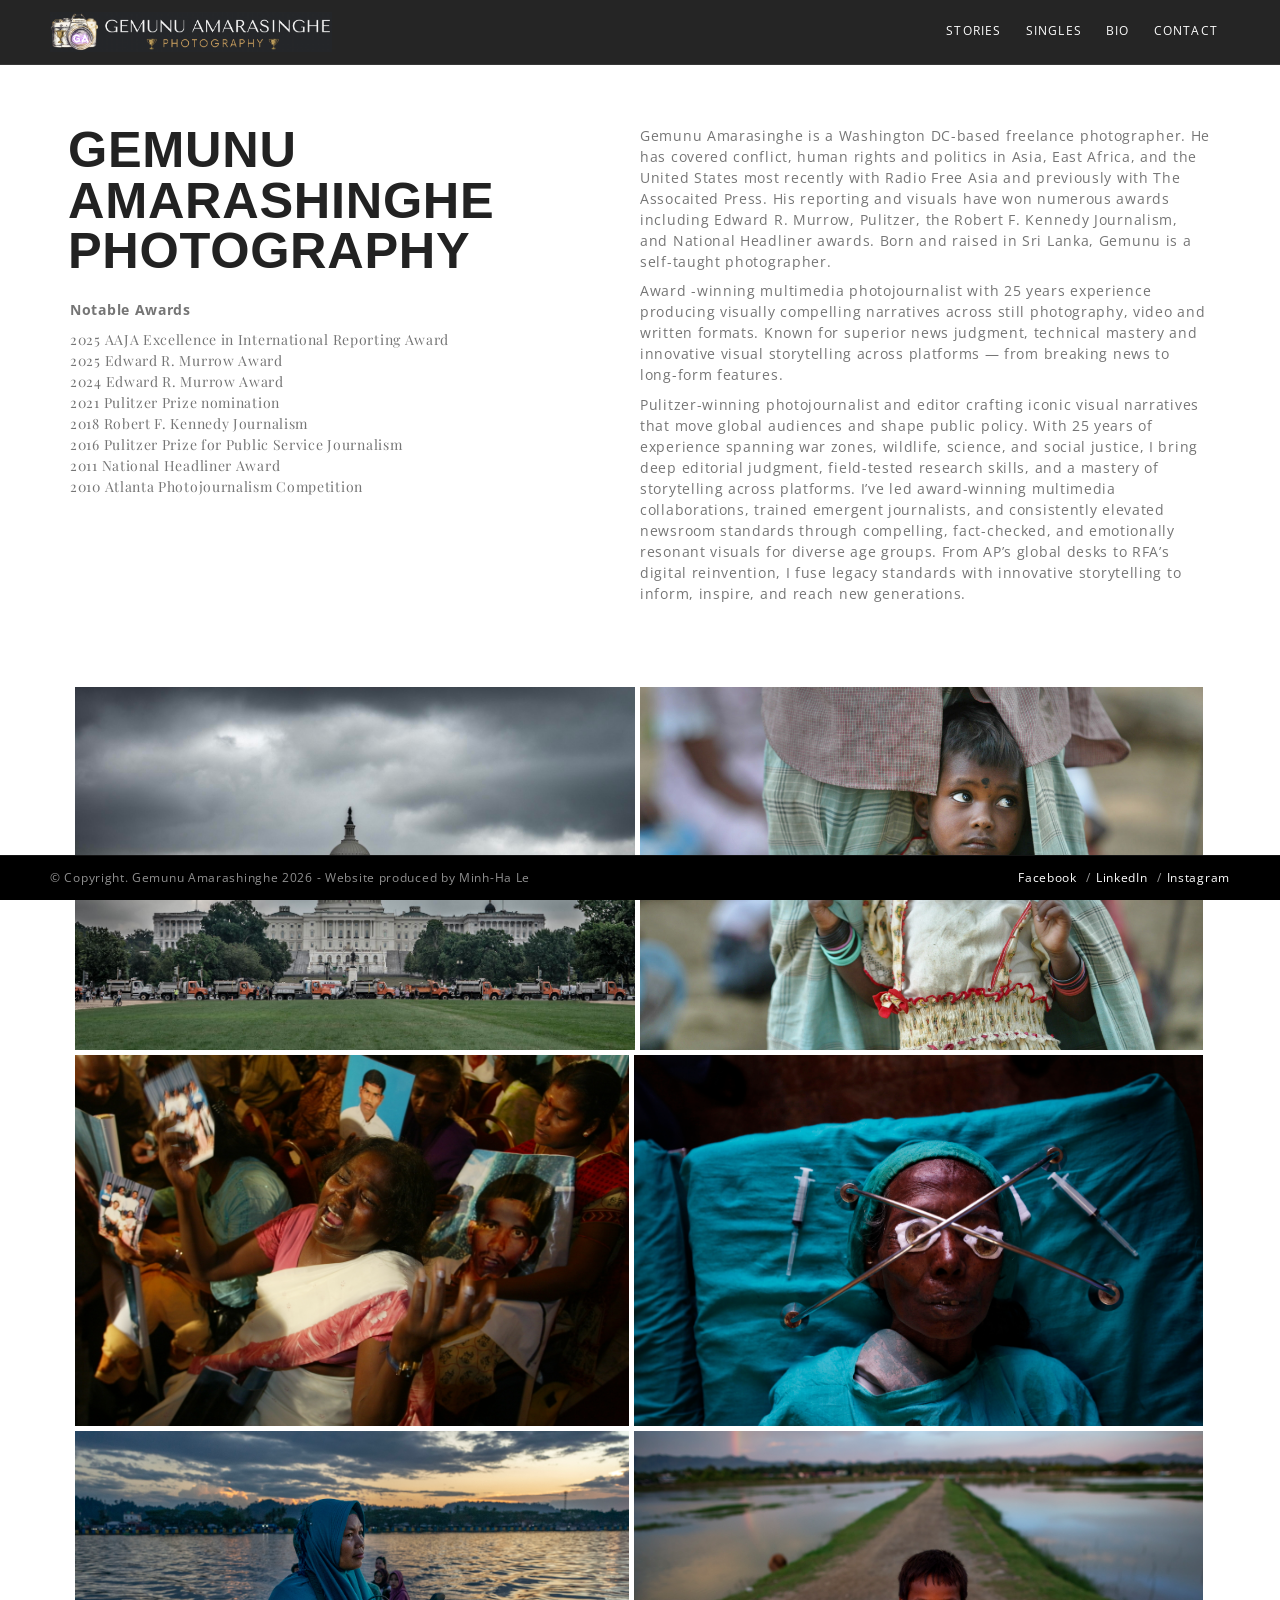
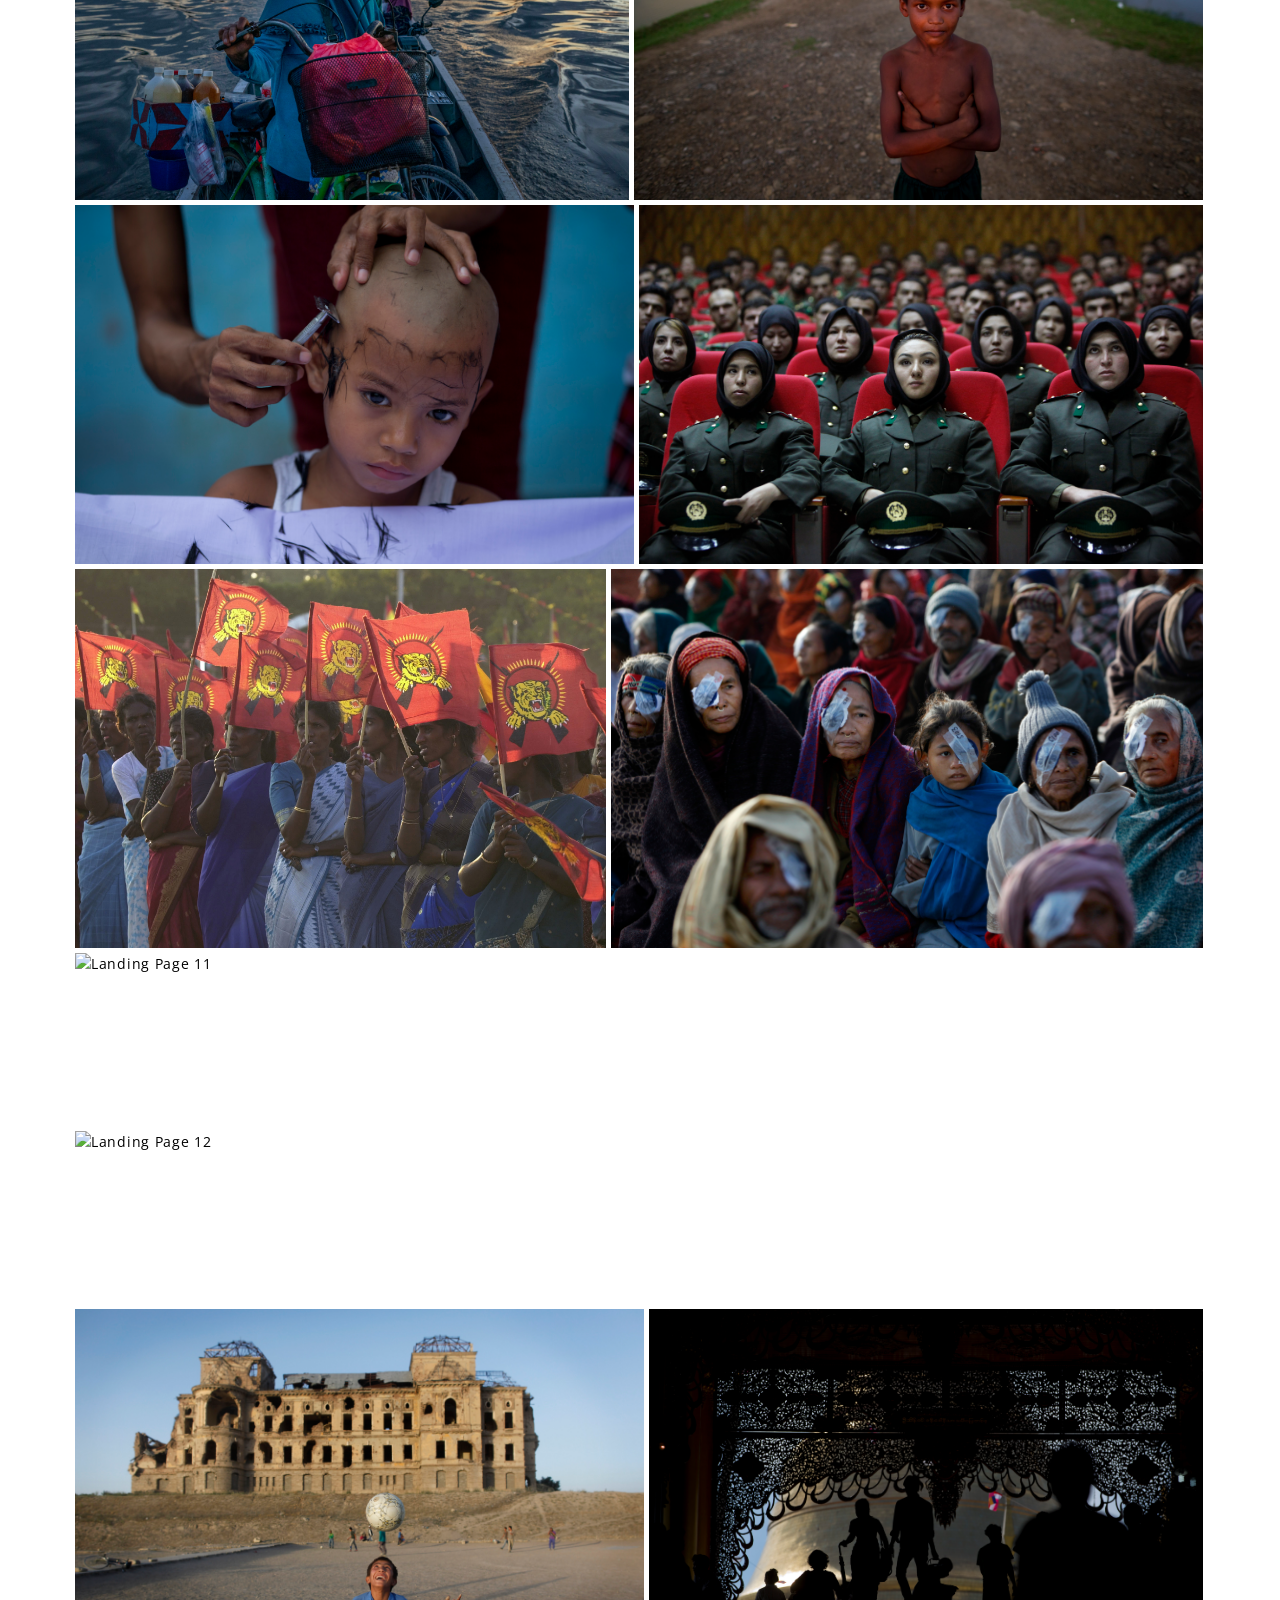
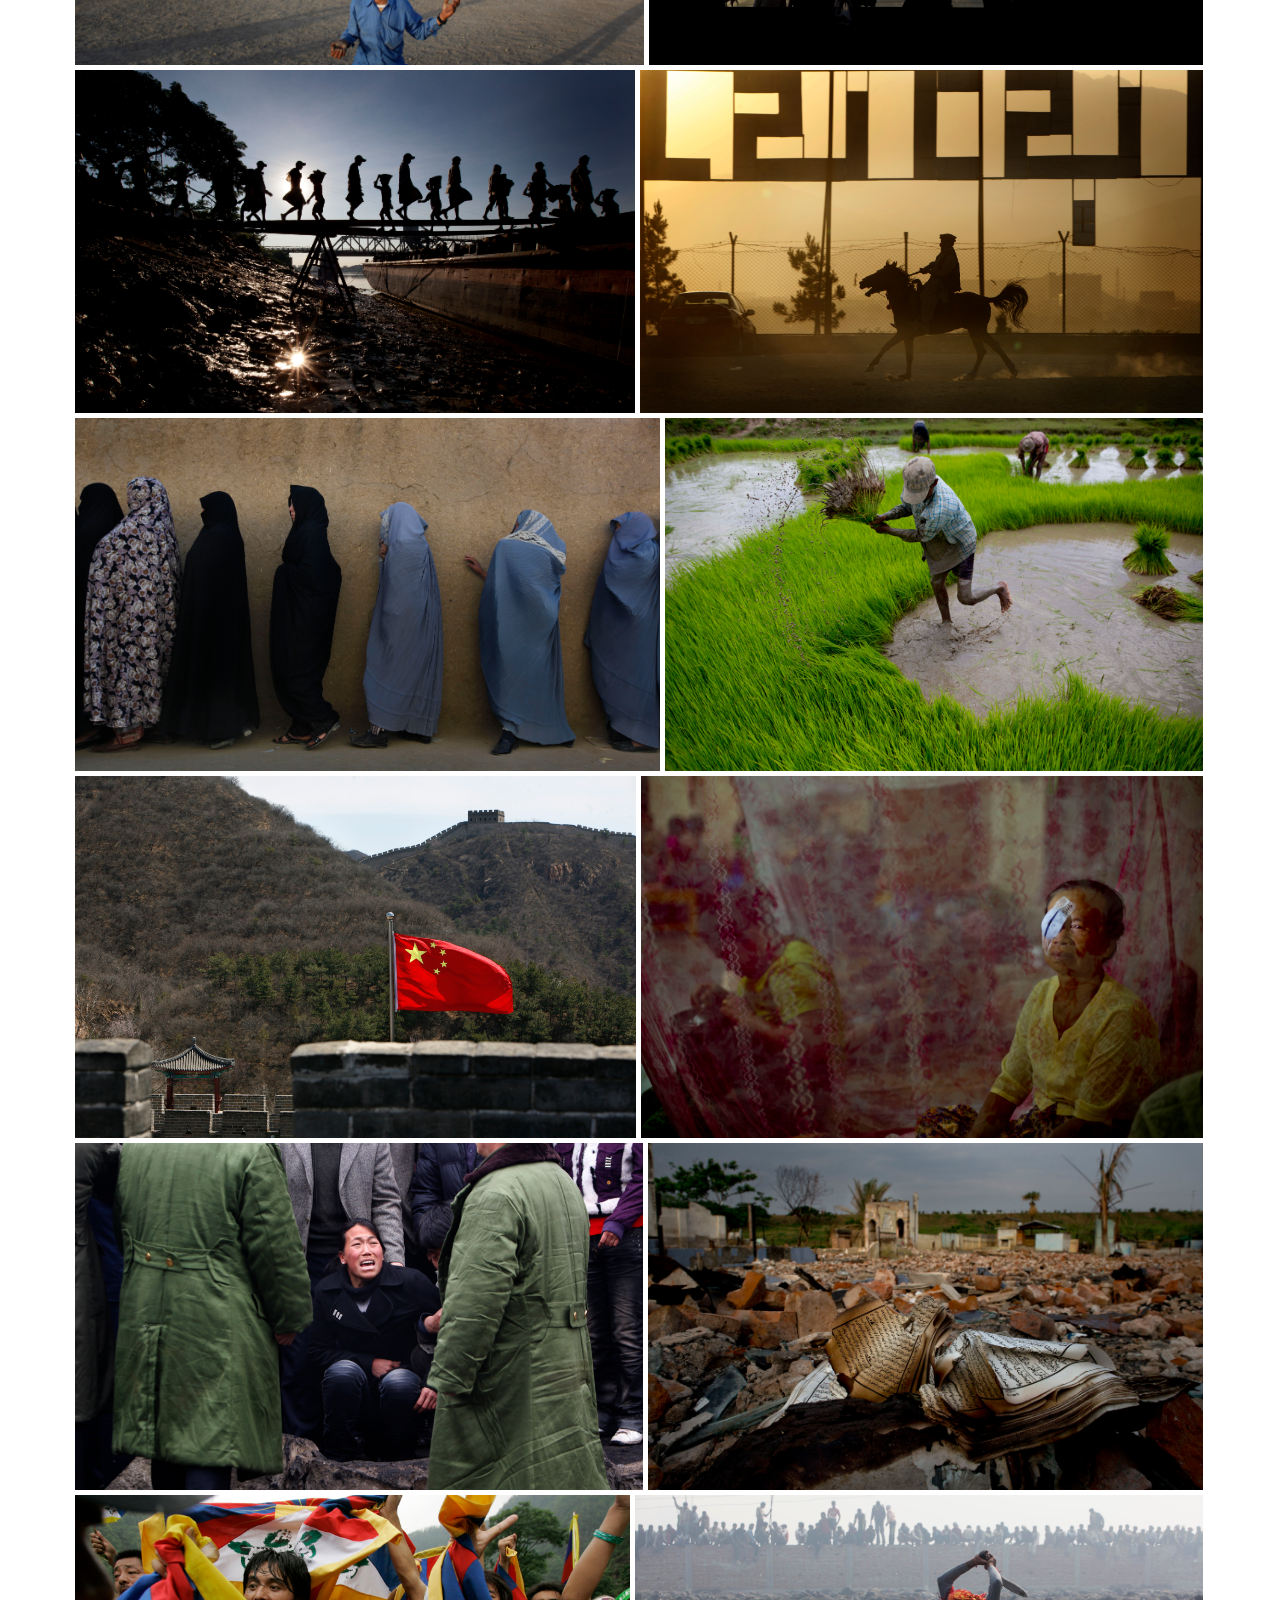
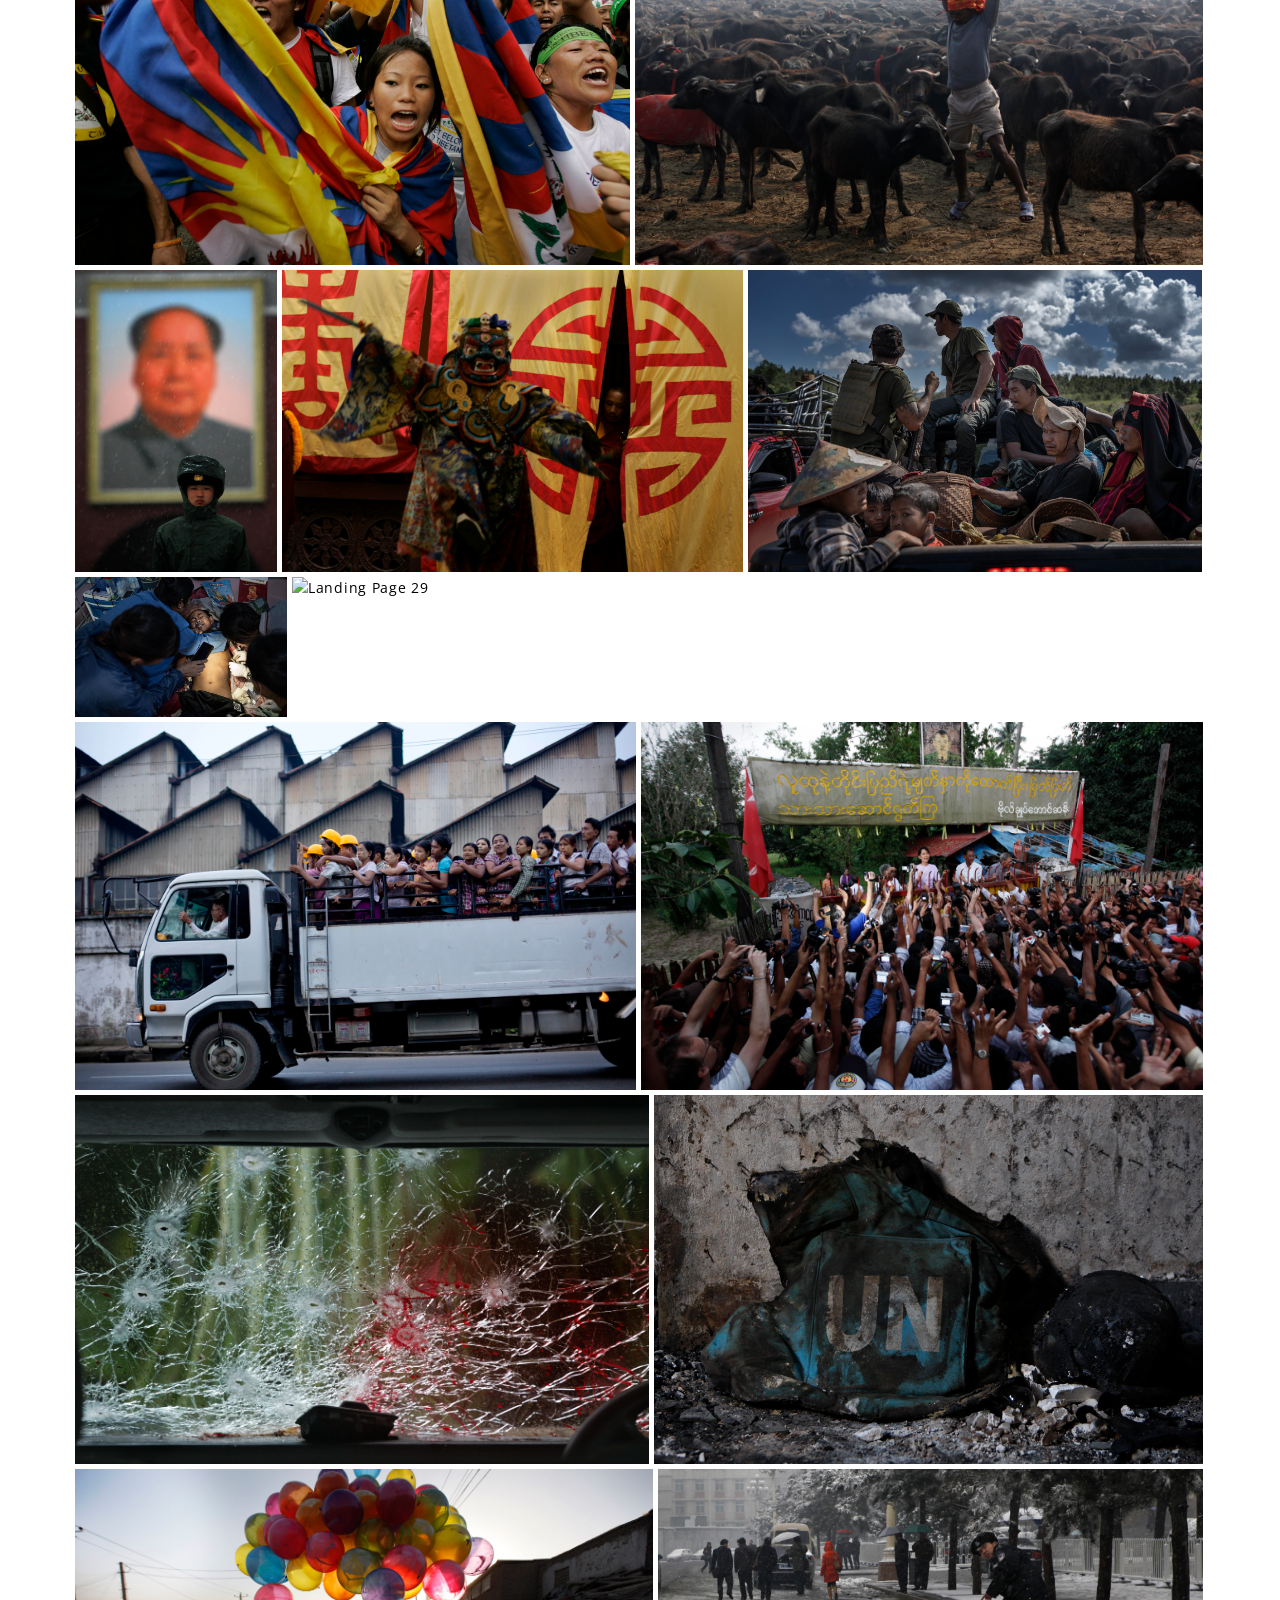
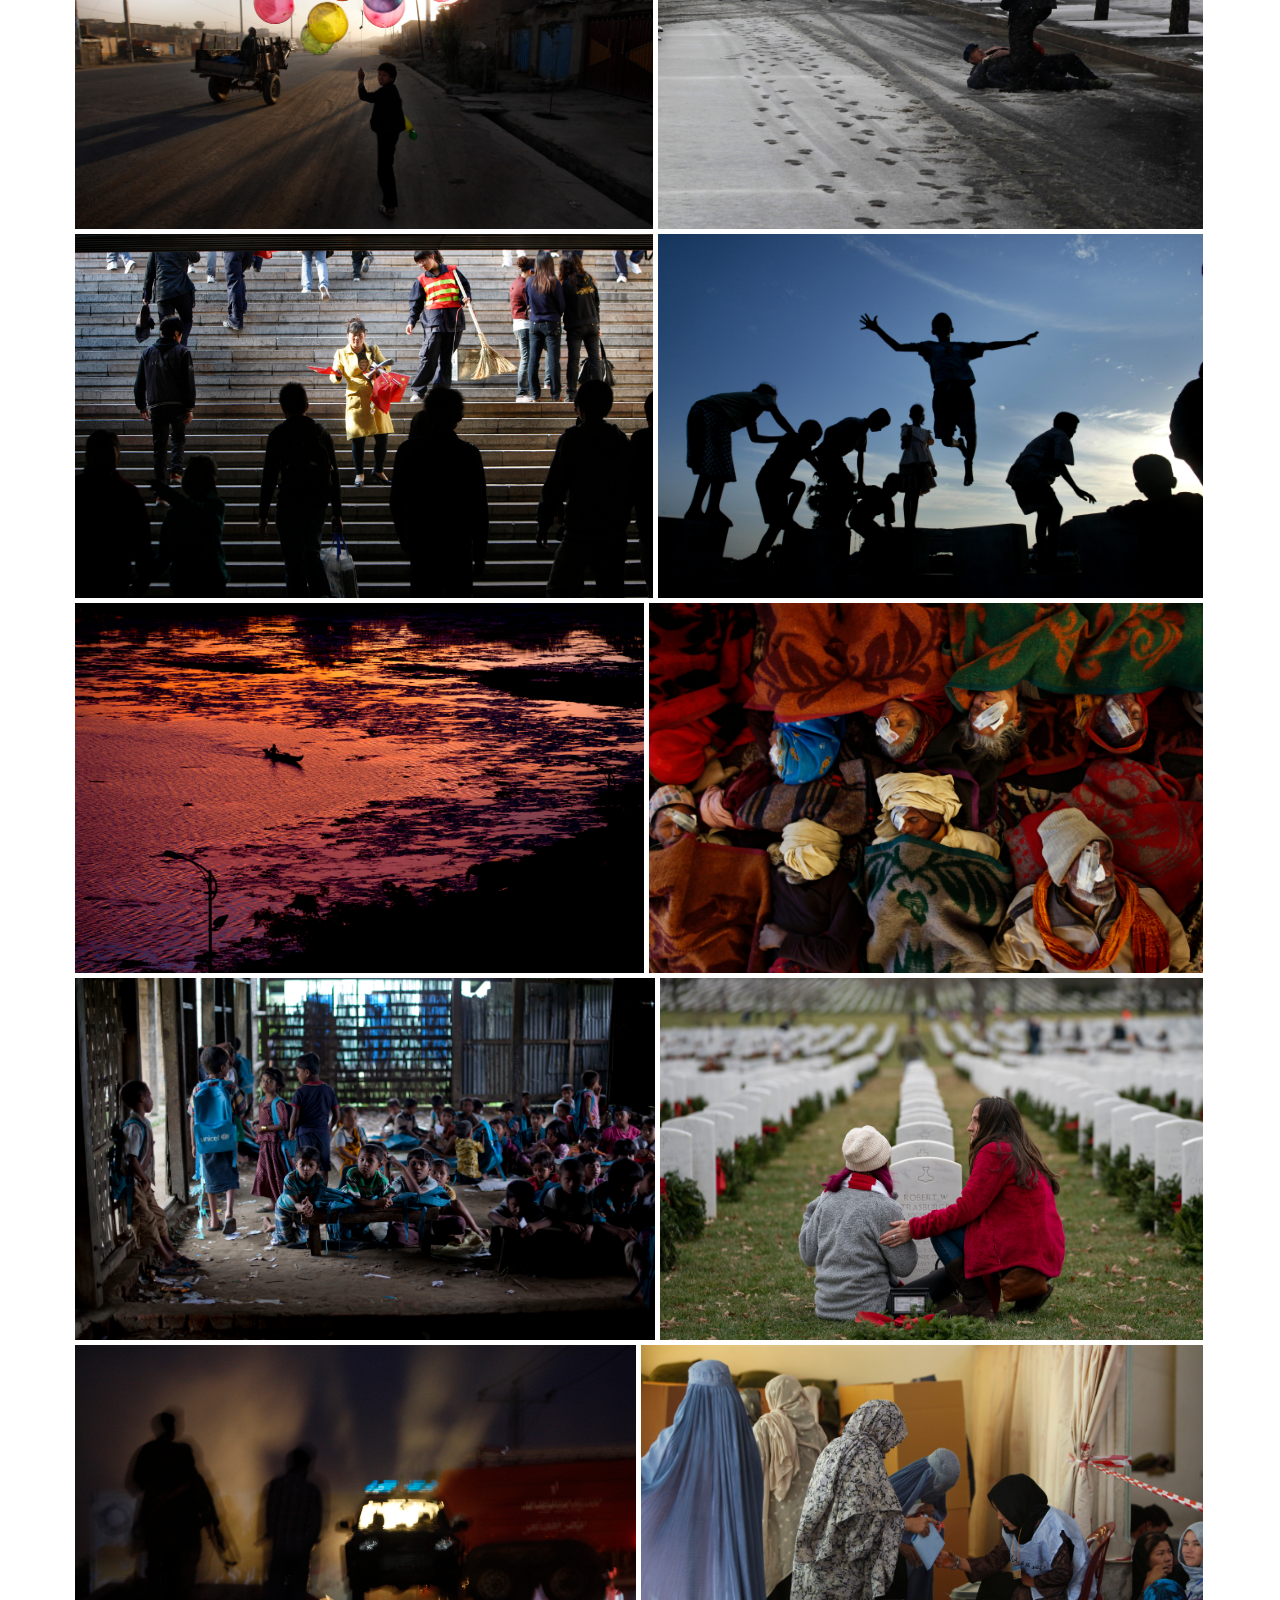
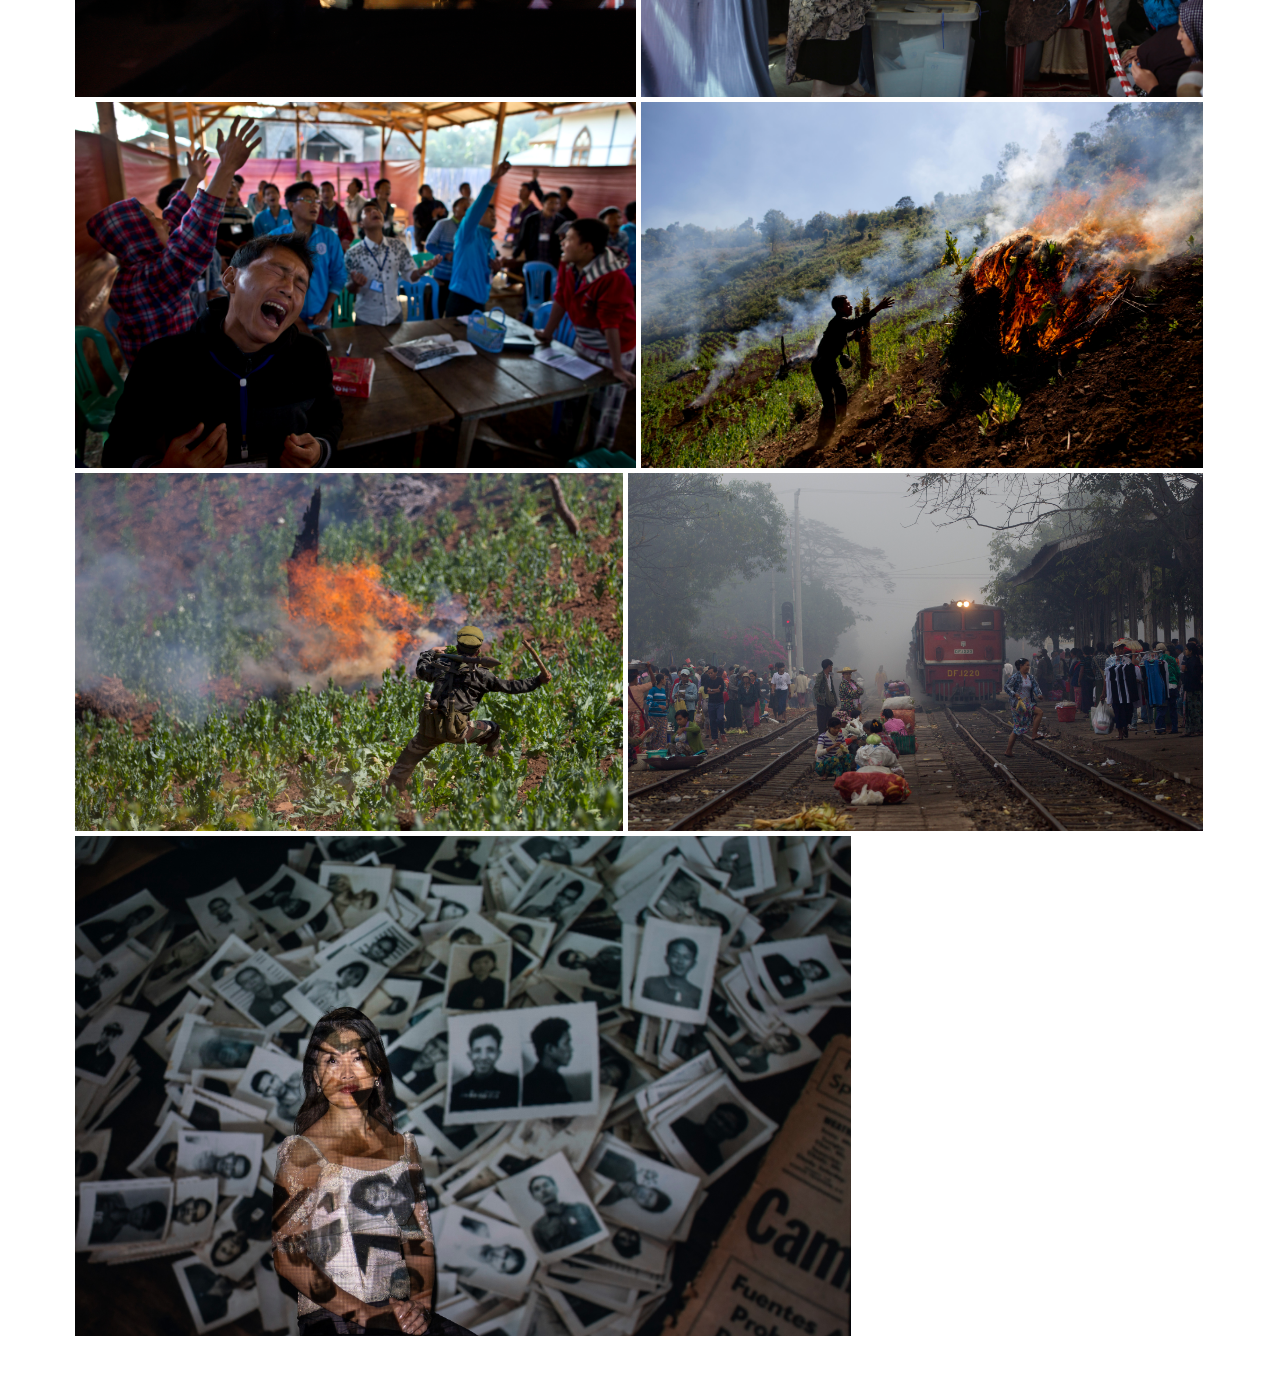
==== commit b577839d: "Update index.html" ====
--- a/index.html
+++ b/index.html
@@ -20,7 +20,7 @@
 
 		<!-- Logo -->
 		<a href="index.html" class="logo">
-			<img src="img/gemunu-logo.png" class="logo-light" alt="">
+			<img src="img/gemunu-logo.png" class="logo-light" alt="Gemunu Amarashinghe Photography">
 		</a>
 
 		<!-- Mobile Menu Icon -->
@@ -112,13 +112,23 @@
 
 					<div class="col-md-6" data-animation="fade-in-bottom 1s .1s">
 						<h2 class="bold uppercase">Gemunu Amarashinghe Photography</h2>
-						<p class="serif">Former Visual Journalist @ Radio Free Asia and Photojournalist @AP <br/> Field Research, Photography and Editing</p>
+						<p><strong>Notable Awards</strong></p>
+						<p class="serif">2025	AAJA Excellence in International Reporting Award 
+							<br>2025	Edward R. Murrow Award 
+							<br>2024	Edward R. Murrow Award  
+							<br>2021	Pulitzer Prize nomination 
+							<br>2018	Robert F. Kennedy Journalism 
+							<br>2016 	Pulitzer Prize for Public Service Journalism
+							<br>2011	National Headliner Award 
+							<br>2010	Atlanta Photojournalism Competition
+							</p>
 					</div>
 
 					<div class="col-md-6" data-animation="fade-in-bottom 1s .2s">
-						<p>Compelling visual storyteller with 25 years experience as a staff photojournalist with The Associated Press and international organizations in the US, South and Southeast Asia. </p>
-						<p>Cross-format
-collaborator on award-winning investigative reports. Field-tested photo editor with experience in visual research, fact-checking and editing images from field correspondents. Subject-Matter Expert,trainer and mentor on ethics, standards & practices in conflict and restrictive contexts.</p>
+						<p>Gemunu Amarasinghe is a Washington DC-based freelance photographer. He has covered conflict, human rights and politics in Asia, East Africa, and the United States most recently with Radio Free Asia and previously with The Assocaited Press. His reporting and visuals have won numerous awards including Edward R. Murrow, Pulitzer, the Robert F. Kennedy Journalism, and National Headliner awards. Born and raised in Sri Lanka, Gemunu is a self-taught photographer.</p>
+						<p>Award -winning multimedia photojournalist with 25 years experience producing visually compelling narratives across still photography, video and written formats. Known for superior news judgment, technical mastery and innovative visual storytelling across platforms — from breaking news to long-form features.</p>
+						<p>Pulitzer-winning photojournalist and editor crafting iconic visual narratives that move global audiences and
+shape public policy. With 25 years of experience spanning war zones, wildlife, science, and social justice, I bring deep editorial judgment, field-tested research skills, and a mastery of storytelling across platforms. I’ve led award-winning multimedia collaborations, trained emergent journalists, and consistently elevated newsroom standards through compelling, fact-checked, and emotionally resonant visuals for diverse age groups. From AP’s global desks to RFA’s digital reinvention, I fuse legacy standards with innovative storytelling to inform, inspire, and reach new generations.</p>
 					</div>
 
 				</div>
@@ -141,66 +151,292 @@
 		     data-thumbnails-pinned="true">
 
 		    <!-- Gallery Item -->
-			<a href="img/afghanistan/afghanistan-1.jpg" class="lightbox-link" data-thumbnail="img/afghanistan/afghanistan-1.jpg">
-				<img src="img/afghanistan/afghanistan-1.jpg" alt="">
-			</a>
-			<!-- /Gallery Item -->
-
-			<!-- Gallery Item -->
-			<a href="img/afghanistan/afghanistan-2.jpg" class="lightbox-link" data-thumbnail="img/afghanistan/afghanistan-2.jpg">
-				<img src="img/afghanistan/afghanistan-2.jpg" alt="">
-			</a>
-			<!-- /Gallery Item -->
-
-			<!-- Gallery Item -->
-			<a href="img/afghanistan/afghanistan-3.jpg" class="lightbox-link" data-thumbnail="img/afghanistan/afghanistan-3.jpg">
-				<img src="img/afghanistan/afghanistan-3.jpg" alt="">
-			</a>
-			<!-- /Gallery Item -->
-
-			<!-- Gallery Item -->
-			<a href="img/afghanistan/afghanistan-4.jpg" class="lightbox-link" data-thumbnail="img/afghanistan/afghanistan-4.jpg">
-				<img src="img/afghanistan/afghanistan-4.jpg" alt="">
-			</a>
-			<!-- /Gallery Item -->
-
-			<!-- Gallery Item -->
-			<a href="img/afghanistan/afghanistan-5.jpg" class="lightbox-link" data-thumbnail="img/afghanistan/afghanistan-5.jpg">
-				<img src="img/afghanistan/afghanistan-5.jpg" alt="">
-			</a>
-			<!-- /Gallery Item -->
-
-			<!-- Gallery Item -->
-			<a href="img/forgotten-massacre/forgotten-massacre-1.jpg" class="lightbox-link" data-thumbnail="img/forgotten-massacre/forgotten-massacre-1.jpg">
-				<img src="img/forgotten-massacre/forgotten-massacre-1.jpg" alt="">
-			</a>
-			<!-- /Gallery Item -->
-
-			<!-- Gallery Item -->
-			<a href="img/forgotten-massacre/forgotten-massacre-2.jpg" class="lightbox-link" data-thumbnail="img/forgotten-massacre/forgotten-massacre-2.jpg">
-				<img src="img/forgotten-massacre/forgotten-massacre-2.jpg" alt="">
-			</a>
-			<!-- /Gallery Item -->
-
-			<!-- Gallery Item -->
-			<a href="img/forgotten-massacre/forgotten-massacre-3.jpg" class="lightbox-link" data-thumbnail="img/forgotten-massacre/forgotten-massacre-3.jpg">
-				<img src="img/forgotten-massacre/forgotten-massacre-3.jpg" alt="">
-			</a>
-			<!-- /Gallery Item -->
-
-			<!-- Gallery Item -->
-			<a href="img/forgotten-massacre/forgotten-massacre-4.jpg" class="lightbox-link" data-thumbnail="img/forgotten-massacre/forgotten-massacre-4.jpg">
-				<img src="img/forgotten-massacre/forgotten-massacre-4.jpg" alt="">
-			</a>
-			<!-- /Gallery Item -->
-
-			<!-- Gallery Item -->
-			<a href="img/forgotten-massacre/forgotten-massacre-5.jpg" class="lightbox-link" data-thumbnail="img/forgotten-massacre/forgotten-massacre-5.jpg">
-				<img src="img/forgotten-massacre/forgotten-massacre-5.jpg" alt="">
-			</a>
-			<!-- /Gallery Item -->
-
-		</div>
+			<a href="img/landing-page/landing-page-1.jpg" class="lightbox-link" data-thumbnail="img/landing-page/landing-page-1.jpg">
+				<img src="img/landing-page/landing-page-1.jpg" alt="Landing Page 1">
+			</a>
+			<!-- /Gallery Item -->
+
+			<!-- Gallery Item -->
+			<a href="img/landing-page/landing-page-2.jpg" class="lightbox-link" data-thumbnail="img/landing-page/landing-page-2.jpg">
+				<img src="img/landing-page/landing-page-2.jpg" alt="Landing Page 2">
+			</a>
+			<!-- /Gallery Item -->
+
+			<!-- Gallery Item -->
+			<a href="img/landing-page/landing-page-3.jpg" class="lightbox-link" data-thumbnail="img/landing-page/landing-page-3.jpg">
+				<img src="img/landing-page/landing-page-3.jpg" alt="Landing Page 3">
+			</a>
+			<!-- /Gallery Item -->
+
+			<!-- Gallery Item -->
+			<a href="img/landing-page/landing-page-4.jpg" class="lightbox-link" data-thumbnail="img/landing-page/landing-page-4.jpg">
+				<img src="img/landing-page/landing-page-4.jpg" alt="Landing Page 4">
+			</a>
+			<!-- /Gallery Item -->
+
+			<!-- Gallery Item -->
+			<a href="img/landing-page/landing-page-5.jpg" class="lightbox-link" data-thumbnail="img/landing-page/landing-page-5.jpg">
+				<img src="img/landing-page/landing-page-5.jpg" alt="Landing Page 5">
+			</a>
+			<!-- /Gallery Item -->
+
+			<!-- Gallery Item -->
+			<a href="img/landing-page/landing-page-6.jpg" class="lightbox-link" data-thumbnail="img/landing-page/landing-page-6.jpg">
+				<img src="img/landing-page/landing-page-6.jpg" alt="Landing Page 6">
+			</a>
+			<!-- /Gallery Item -->
+
+			<!-- Gallery Item -->
+			<a href="img/landing-page/landing-page-7.jpg" class="lightbox-link" data-thumbnail="img/landing-page/landing-page-7.jpg">
+				<img src="img/landing-page/landing-page-7.jpg" alt="Landing Page 7">
+			</a>
+			<!-- /Gallery Item -->
+
+			<!-- Gallery Item -->
+			<a href="img/landing-page/landing-page-8.jpg" class="lightbox-link" data-thumbnail="img/landing-page/landing-page-8.jpg">
+				<img src="img/landing-page/landing-page-8.jpg" alt="Landing Page 8">
+			</a>
+			<!-- /Gallery Item -->
+
+			<!-- Gallery Item -->
+			<a href="img/landing-page/landing-page-9.jpg" class="lightbox-link" data-thumbnail="img/landing-page/landing-page-9.jpg">
+				<img src="img/landing-page/landing-page-9.jpg" alt="Landing Page 9">
+			</a>
+			<!-- /Gallery Item -->
+
+			<!-- Gallery Item -->
+			<a href="img/landing-page/landing-page-10.jpg" class="lightbox-link" data-thumbnail="img/landing-page/landing-page-10.jpg">
+				<img src="img/landing-page/landing-page-10.jpg" alt="Landing Page 10">
+			</a>
+			<!-- /Gallery Item -->
+
+		    <!-- Gallery Item -->
+			<a href="img/landing-page/landing-page-11.jpg" class="lightbox-link" data-thumbnail="img/landing-page/landing-page-11.jpg">
+				<img src="img/landing-page/landing-page-11.jpg" alt="Landing Page 11">
+			</a>
+			<!-- /Gallery Item -->
+
+			<!-- Gallery Item -->
+			<a href="img/landing-page/landing-page-12.jpg" class="lightbox-link" data-thumbnail="img/landing-page/landing-page-12.jpg">
+				<img src="img/landing-page/landing-page-12.jpg" alt="Landing Page 12">
+			</a>
+			<!-- /Gallery Item -->
+
+			<!-- Gallery Item -->
+			<a href="img/landing-page/landing-page-13.jpg" class="lightbox-link" data-thumbnail="img/landing-page/landing-page-13.jpg">
+				<img src="img/landing-page/landing-page-13.jpg" alt="Landing Page 13">
+			</a>
+			<!-- /Gallery Item -->
+
+			<!-- Gallery Item -->
+			<a href="img/landing-page/landing-page-14.jpg" class="lightbox-link" data-thumbnail="img/landing-page/landing-page-14.jpg">
+				<img src="img/landing-page/landing-page-14.jpg" alt="Landing Page 14">
+			</a>
+			<!-- /Gallery Item -->
+
+			<!-- Gallery Item -->
+			<a href="img/landing-page/landing-page-15.jpg" class="lightbox-link" data-thumbnail="img/landing-page/landing-page-15.jpg">
+				<img src="img/landing-page/landing-page-15.jpg" alt="Landing Page 15">
+			</a>
+			<!-- /Gallery Item -->
+
+			<!-- Gallery Item -->
+			<a href="img/landing-page/landing-page-16.jpg" class="lightbox-link" data-thumbnail="img/landing-page/landing-page-16.jpg">
+				<img src="img/landing-page/landing-page-16.jpg" alt="Landing Page 16">
+			</a>
+			<!-- /Gallery Item -->
+
+			<!-- Gallery Item -->
+			<a href="img/landing-page/landing-page-17.jpg" class="lightbox-link" data-thumbnail="img/landing-page/landing-page-17.jpg">
+				<img src="img/landing-page/landing-page-17.jpg" alt="Landing Page 17">
+			</a>
+			<!-- /Gallery Item -->
+
+			<!-- Gallery Item -->
+			<a href="img/landing-page/landing-page-18.jpg" class="lightbox-link" data-thumbnail="img/landing-page/landing-page-18.jpg">
+				<img src="img/landing-page/landing-page-18.jpg" alt="Landing Page 18">
+			</a>
+			<!-- /Gallery Item -->
+
+			<!-- Gallery Item -->
+			<a href="img/landing-page/landing-page-19.jpg" class="lightbox-link" data-thumbnail="img/landing-page/landing-page-19.jpg">
+				<img src="img/landing-page/landing-page-19.jpg" alt="Landing Page 19">
+			</a>
+			<!-- /Gallery Item -->
+
+			<!-- Gallery Item -->
+			<a href="img/landing-page/landing-page-20.jpg" class="lightbox-link" data-thumbnail="img/landing-page/landing-page-20.jpg">
+				<img src="img/landing-page/landing-page-20.jpg" alt="Landing Page 20">
+			</a>
+			<!-- /Gallery Item -->
+
+		    <!-- Gallery Item -->
+			<a href="img/landing-page/landing-page-21.jpg" class="lightbox-link" data-thumbnail="img/landing-page/landing-page-21.jpg">
+				<img src="img/landing-page/landing-page-21.jpg" alt="Landing Page 21">
+			</a>
+			<!-- /Gallery Item -->
+
+			<!-- Gallery Item -->
+			<a href="img/landing-page/landing-page-22.jpg" class="lightbox-link" data-thumbnail="img/landing-page/landing-page-22.jpg">
+				<img src="img/landing-page/landing-page-22.jpg" alt="Landing Page 22">
+			</a>
+			<!-- /Gallery Item -->
+
+			<!-- Gallery Item -->
+			<a href="img/landing-page/landing-page-23.jpg" class="lightbox-link" data-thumbnail="img/landing-page/landing-page-23.jpg">
+				<img src="img/landing-page/landing-page-23.jpg" alt="Landing Page 23">
+			</a>
+			<!-- /Gallery Item -->
+
+			<!-- Gallery Item -->
+			<a href="img/landing-page/landing-page-24.jpg" class="lightbox-link" data-thumbnail="img/landing-page/landing-page-24.jpg">
+				<img src="img/landing-page/landing-page-24.jpg" alt="Landing Page 24">
+			</a>
+			<!-- /Gallery Item -->
+
+			<!-- Gallery Item -->
+			<a href="img/landing-page/landing-page-25.jpg" class="lightbox-link" data-thumbnail="img/landing-page/landing-page-25.jpg">
+				<img src="img/landing-page/landing-page-25.jpg" alt="Landing Page 25">
+			</a>
+			<!-- /Gallery Item -->
+
+			<!-- Gallery Item -->
+			<a href="img/landing-page/landing-page-26.jpg" class="lightbox-link" data-thumbnail="img/landing-page/landing-page-26.jpg">
+				<img src="img/landing-page/landing-page-26.jpg" alt="Landing Page 26">
+			</a>
+			<!-- /Gallery Item -->
+
+			<!-- Gallery Item -->
+			<a href="img/landing-page/landing-page-27.jpg" class="lightbox-link" data-thumbnail="img/landing-page/landing-page-27.jpg">
+				<img src="img/landing-page/landing-page-27.jpg" alt="Landing Page 27">
+			</a>
+			<!-- /Gallery Item -->
+
+			<!-- Gallery Item -->
+			<a href="img/landing-page/landing-page-28.jpg" class="lightbox-link" data-thumbnail="img/landing-page/landing-page-28.jpg">
+				<img src="img/landing-page/landing-page-28.jpg" alt="Landing Page 28">
+			</a>
+			<!-- /Gallery Item -->
+
+			<!-- Gallery Item -->
+			<a href="img/landing-page/landing-page-29.jpg" class="lightbox-link" data-thumbnail="img/landing-page/landing-page-29.jpg">
+				<img src="img/landing-page/landing-page-29.jpg" alt="Landing Page 29">
+			</a>
+			<!-- /Gallery Item -->
+
+			<!-- Gallery Item -->
+			<a href="img/landing-page/landing-page-30.jpg" class="lightbox-link" data-thumbnail="img/landing-page/landing-page-30.jpg">
+				<img src="img/landing-page/landing-page-30.jpg" alt="Landing Page 30">
+			</a>
+			<!-- /Gallery Item -->			
+
+		    <!-- Gallery Item -->
+			<a href="img/landing-page/landing-page-31.jpg" class="lightbox-link" data-thumbnail="img/landing-page/landing-page-31.jpg">
+				<img src="img/landing-page/landing-page-31.jpg" alt="Landing Page 31">
+			</a>
+			<!-- /Gallery Item -->
+
+			<!-- Gallery Item -->
+			<a href="img/landing-page/landing-page-32.jpg" class="lightbox-link" data-thumbnail="img/landing-page/landing-page-32.jpg">
+				<img src="img/landing-page/landing-page-32.jpg" alt="Landing Page 32">
+			</a>
+			<!-- /Gallery Item -->
+
+			<!-- Gallery Item -->
+			<a href="img/landing-page/landing-page-33.jpg" class="lightbox-link" data-thumbnail="img/landing-page/landing-page-33.jpg">
+				<img src="img/landing-page/landing-page-33.jpg" alt="Landing Page 33">
+			</a>
+			<!-- /Gallery Item -->
+
+	<!-- Gallery Item -->
+			<a href="img/landing-page/landing-page-34.jpg" class="lightbox-link" data-thumbnail="img/landing-page/landing-page-34.jpg">
+				<img src="img/landing-page/landing-page-34.jpg" alt="Landing Page 34">
+			</a>
+			<!-- /Gallery Item -->
+
+			<!-- Gallery Item -->
+			<a href="img/landing-page/landing-page-35.jpg" class="lightbox-link" data-thumbnail="img/landing-page/landing-page-35.jpg">
+				<img src="img/landing-page/landing-page-35.jpg" alt="Landing Page 35">
+			</a>
+			<!-- /Gallery Item -->
+
+			<!-- Gallery Item -->
+			<a href="img/landing-page/landing-page-36.jpg" class="lightbox-link" data-thumbnail="img/landing-page/landing-page-36.jpg">
+				<img src="img/landing-page/landing-page-36.jpg" alt="Landing Page 36">
+			</a>
+			<!-- /Gallery Item -->
+
+			<!-- Gallery Item -->
+			<a href="img/landing-page/landing-page-37.jpg" class="lightbox-link" data-thumbnail="img/landing-page/landing-page-37.jpg">
+				<img src="img/landing-page/landing-page-37.jpg" alt="Landing Page 37">
+			</a>
+			<!-- /Gallery Item -->
+
+			<!-- Gallery Item -->
+			<a href="img/landing-page/landing-page-38.jpg" class="lightbox-link" data-thumbnail="img/landing-page/landing-page-38.jpg">
+				<img src="img/landing-page/landing-page-38.jpg" alt="Landing Page 38">
+			</a>
+			<!-- /Gallery Item -->
+
+			<!-- Gallery Item -->
+			<a href="img/landing-page/landing-page-39.jpg" class="lightbox-link" data-thumbnail="img/landing-page/landing-page-39.jpg">
+				<img src="img/landing-page/landing-page-39.jpg" alt="Landing Page 39">
+			</a>
+			<!-- /Gallery Item -->
+
+			<!-- Gallery Item -->
+			<a href="img/landing-page/landing-page-40.jpg" class="lightbox-link" data-thumbnail="img/landing-page/landing-page-40.jpg">
+				<img src="img/landing-page/landing-page-40.jpg" alt="Landing Page 40">
+			</a>
+			<!-- /Gallery Item -->						
+			
+		    <!-- Gallery Item -->
+			<a href="img/landing-page/landing-page-41.jpg" class="lightbox-link" data-thumbnail="img/landing-page/landing-page-41.jpg">
+				<img src="img/landing-page/landing-page-41.jpg" alt="Landing Page 41">
+			</a>
+			<!-- /Gallery Item -->
+
+			<!-- Gallery Item -->
+			<a href="img/landing-page/landing-page-42.jpg" class="lightbox-link" data-thumbnail="img/landing-page/landing-page-42.jpg">
+				<img src="img/landing-page/landing-page-42.jpg" alt="Landing Page 42">
+			</a>
+			<!-- /Gallery Item -->
+
+			<!-- Gallery Item -->
+			<a href="img/landing-page/landing-page-43.jpg" class="lightbox-link" data-thumbnail="img/landing-page/landing-page-43.jpg">
+				<img src="img/landing-page/landing-page-43.jpg" alt="Landing Page 43">
+			</a>
+			<!-- /Gallery Item -->
+
+			<!-- Gallery Item -->
+			<a href="img/landing-page/landing-page-44.jpg" class="lightbox-link" data-thumbnail="img/landing-page/landing-page-44.jpg">
+				<img src="img/landing-page/landing-page-44.jpg" alt="Landing Page 44">
+			</a>
+			<!-- /Gallery Item -->
+
+			<!-- Gallery Item -->
+			<a href="img/landing-page/landing-page-45.jpg" class="lightbox-link" data-thumbnail="img/landing-page/landing-page-45.jpg">
+				<img src="img/landing-page/landing-page-45.jpg" alt="Landing Page 45">
+			</a>
+			<!-- /Gallery Item -->
+
+			<!-- Gallery Item -->
+			<a href="img/landing-page/landing-page-46.jpg" class="lightbox-link" data-thumbnail="img/landing-page/landing-page-46.jpg">
+				<img src="img/landing-page/landing-page-46.jpg" alt="Landing Page 46">
+			</a>
+			<!-- /Gallery Item -->
+
+			<!-- Gallery Item -->
+			<a href="img/landing-page/landing-page-47.jpg" class="lightbox-link" data-thumbnail="img/landing-page/landing-page-47.jpg">
+				<img src="img/landing-page/landing-page-47.jpg" alt="Landing Page 47">
+			</a>
+			<!-- /Gallery Item -->
+
+			<!-- Gallery Item -->
+			<a href="img/landing-page/landing-page-48.jpg" class="lightbox-link" data-thumbnail="img/landing-page/landing-page-48.jpg">
+				<img src="img/landing-page/landing-page-48.jpg" alt="Landing Page 48">
+			</a>
+			<!-- /Gallery Item -->			
 		<!-- /Justified Gallery -->
 					</div>
 
@@ -213,7 +449,7 @@
 	<footer id="footer">
 		
 		<!-- Copyright -->
-		<small>&copy; Copyright. Gemunu Amarashinghe 2026</small>
+		<small>&copy; Copyright. Gemunu Amarashinghe 2026 - Website produced by Minh-Ha Le</small>
 
 		<!-- Social/Contact Links -->
 		<div class="small text-links">
@@ -229,4 +465,4 @@
 	<script src="js/core.js"></script>
 	<script src="js/theme.js"></script>
 </body>
-</html>+</html>
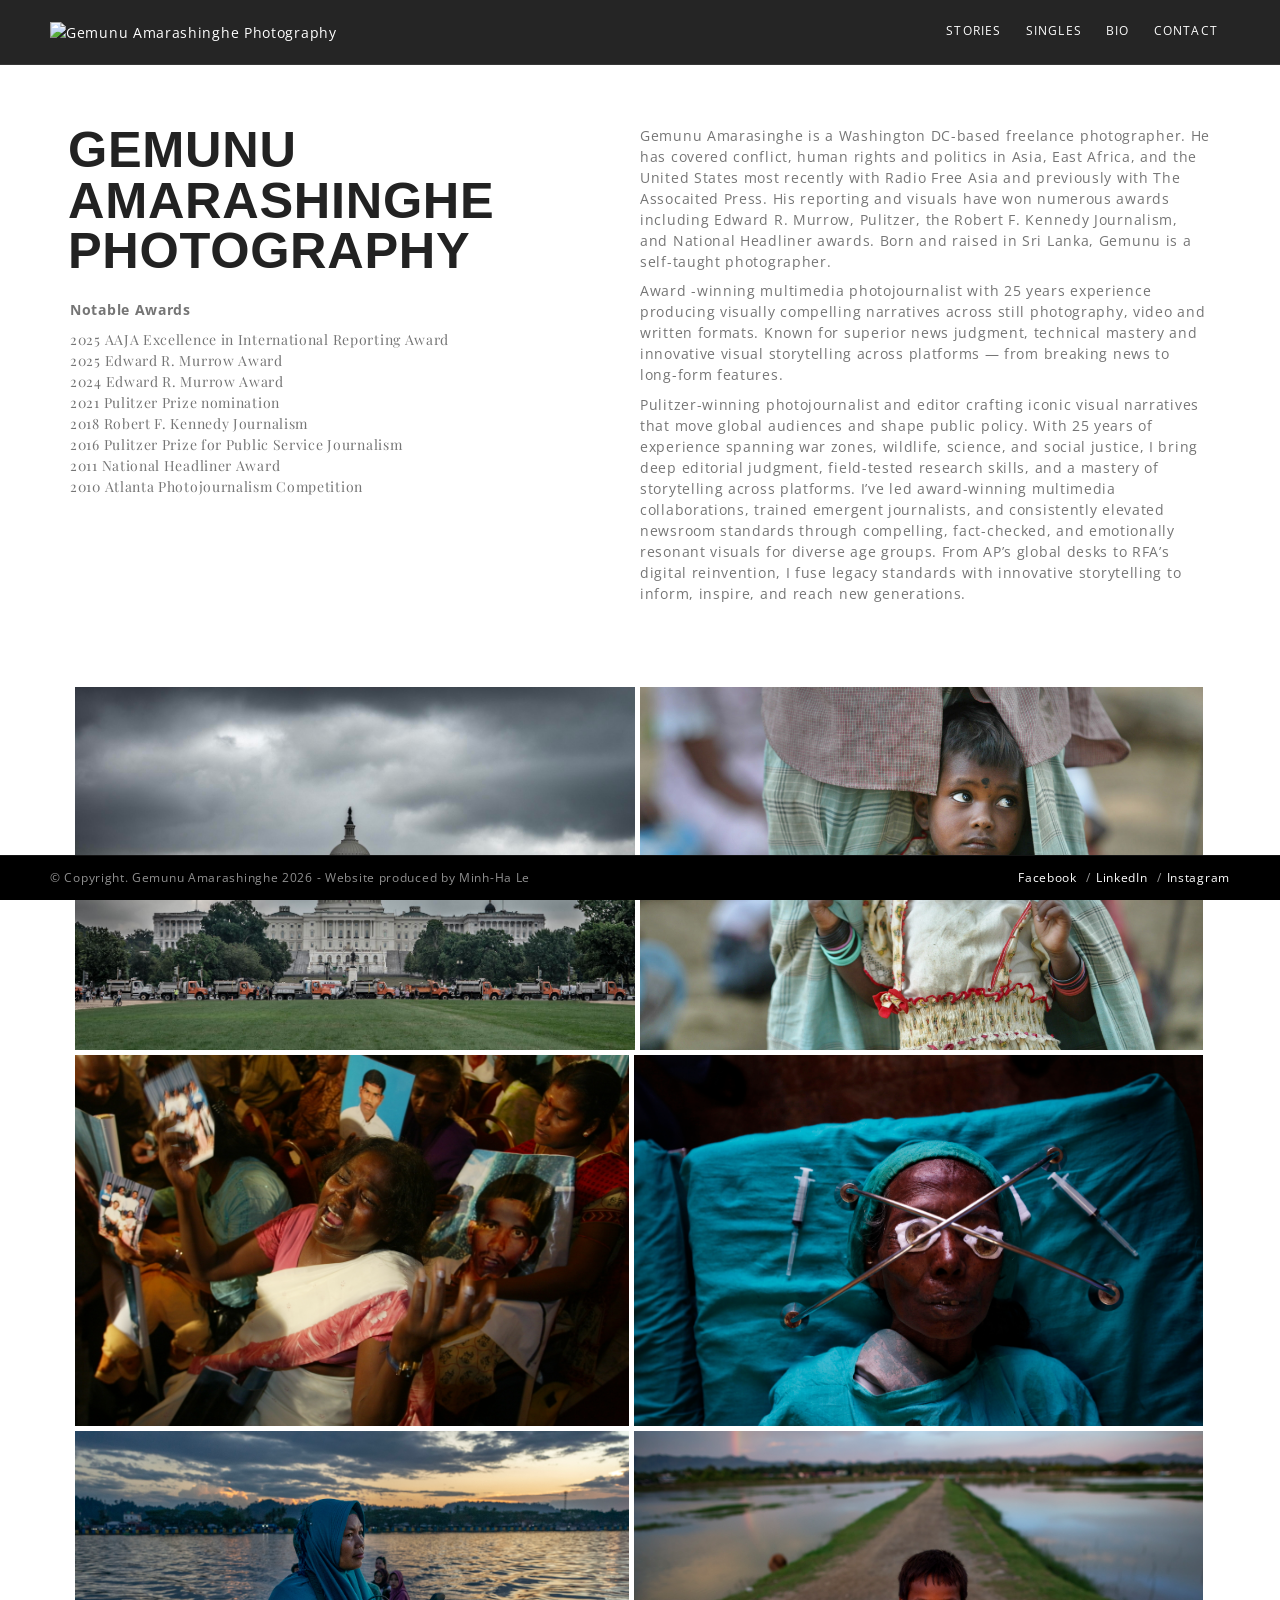
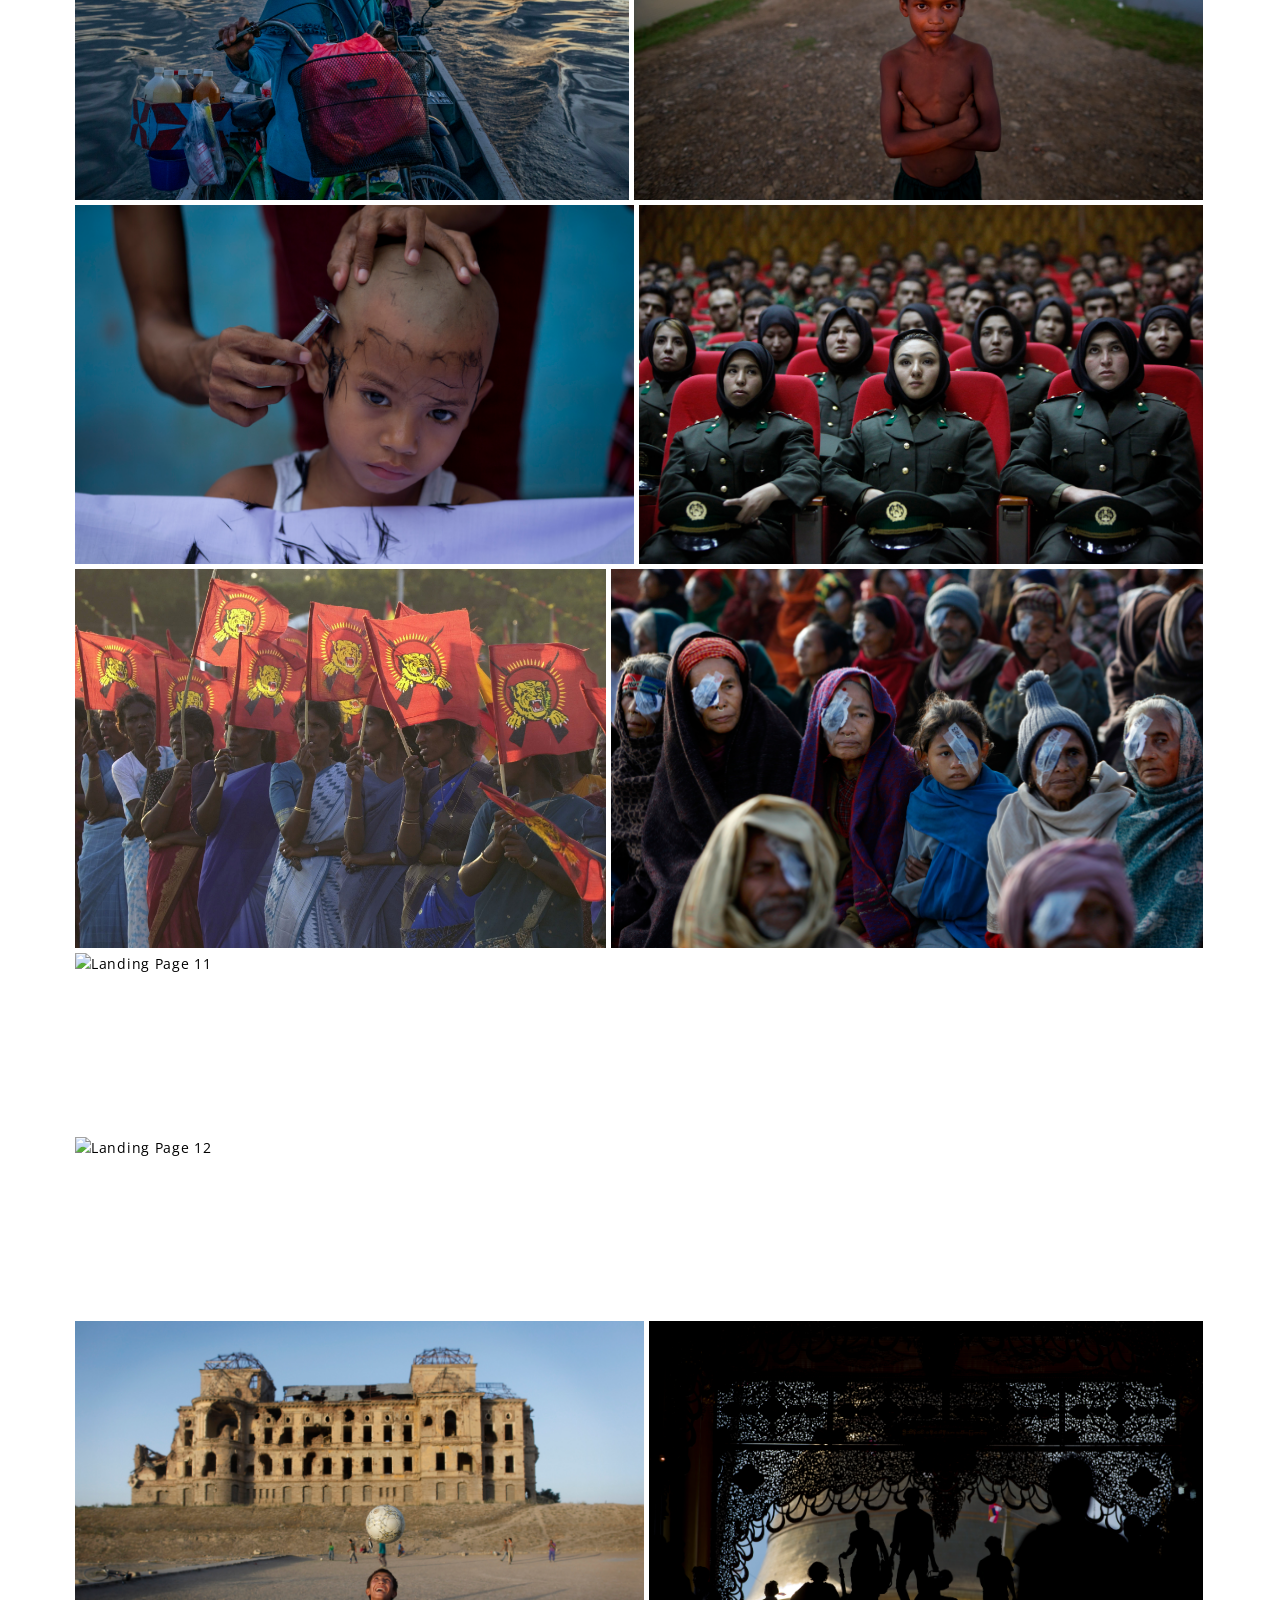
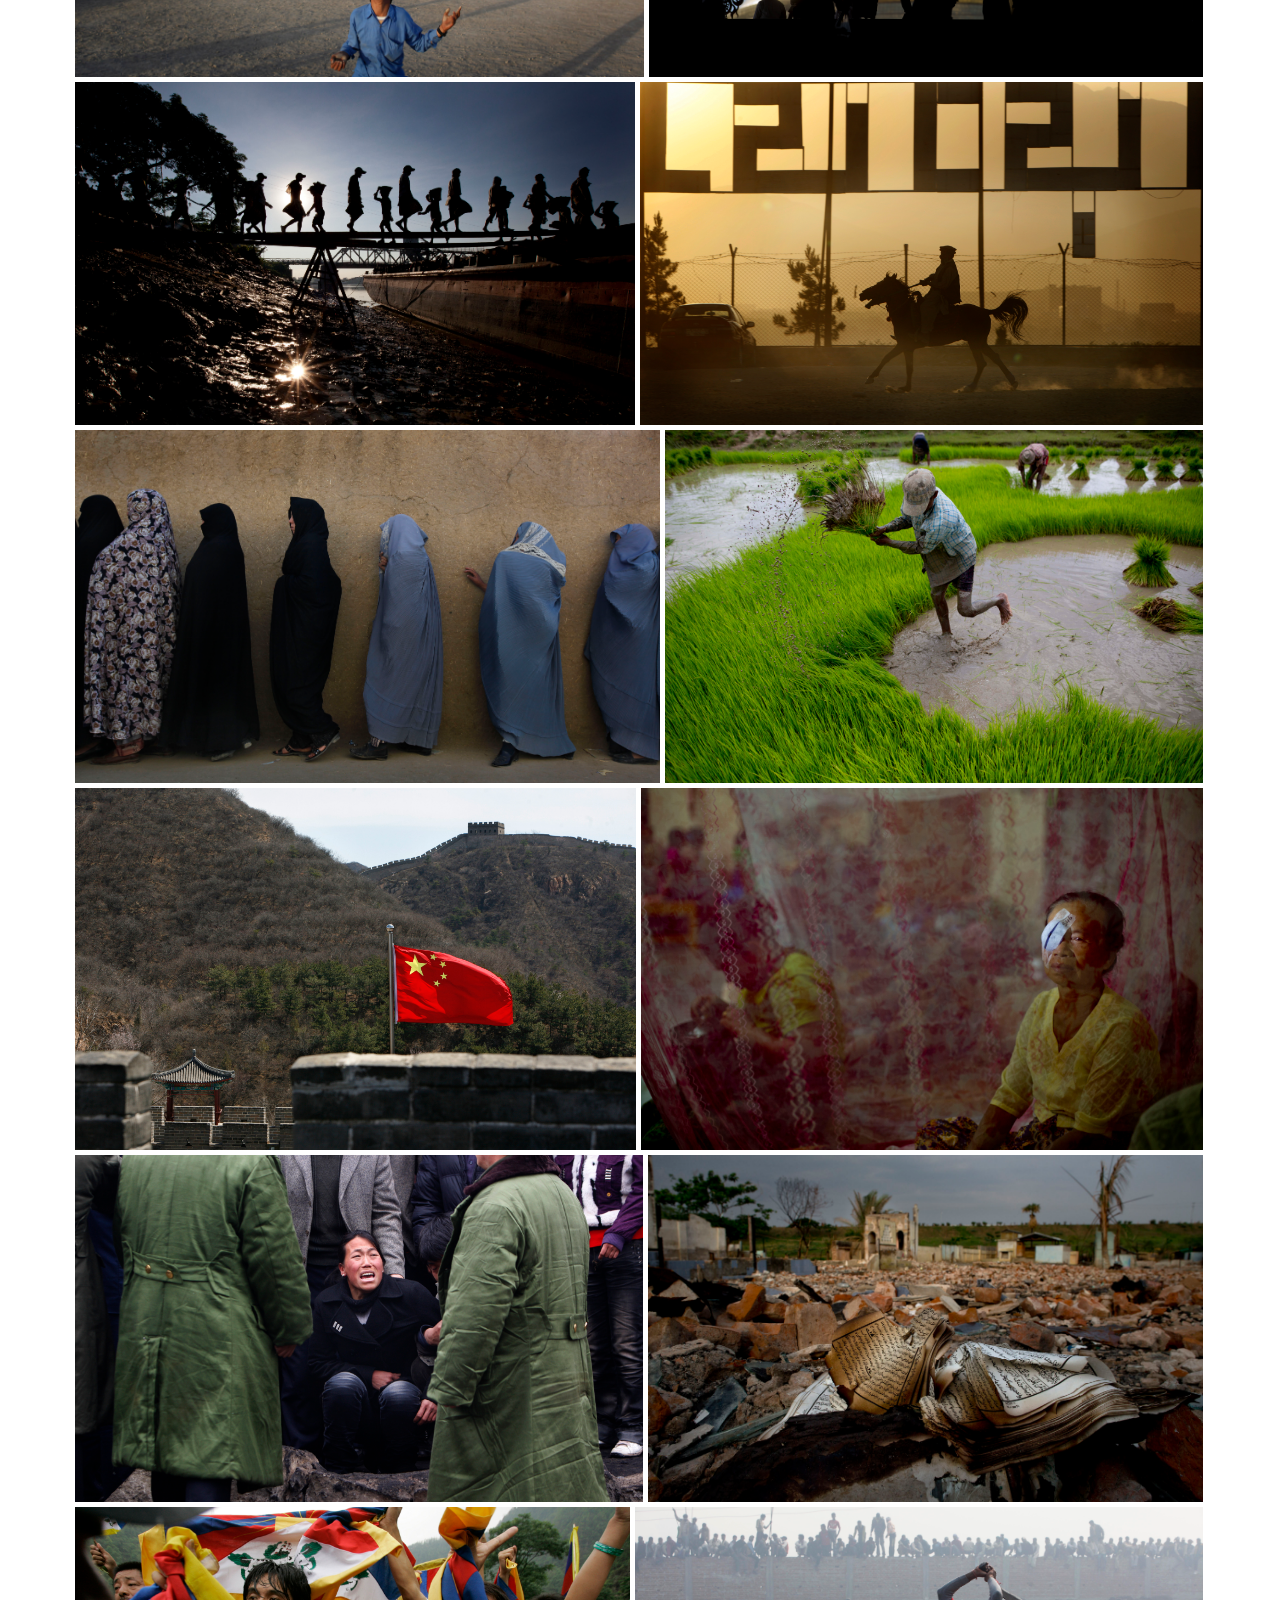
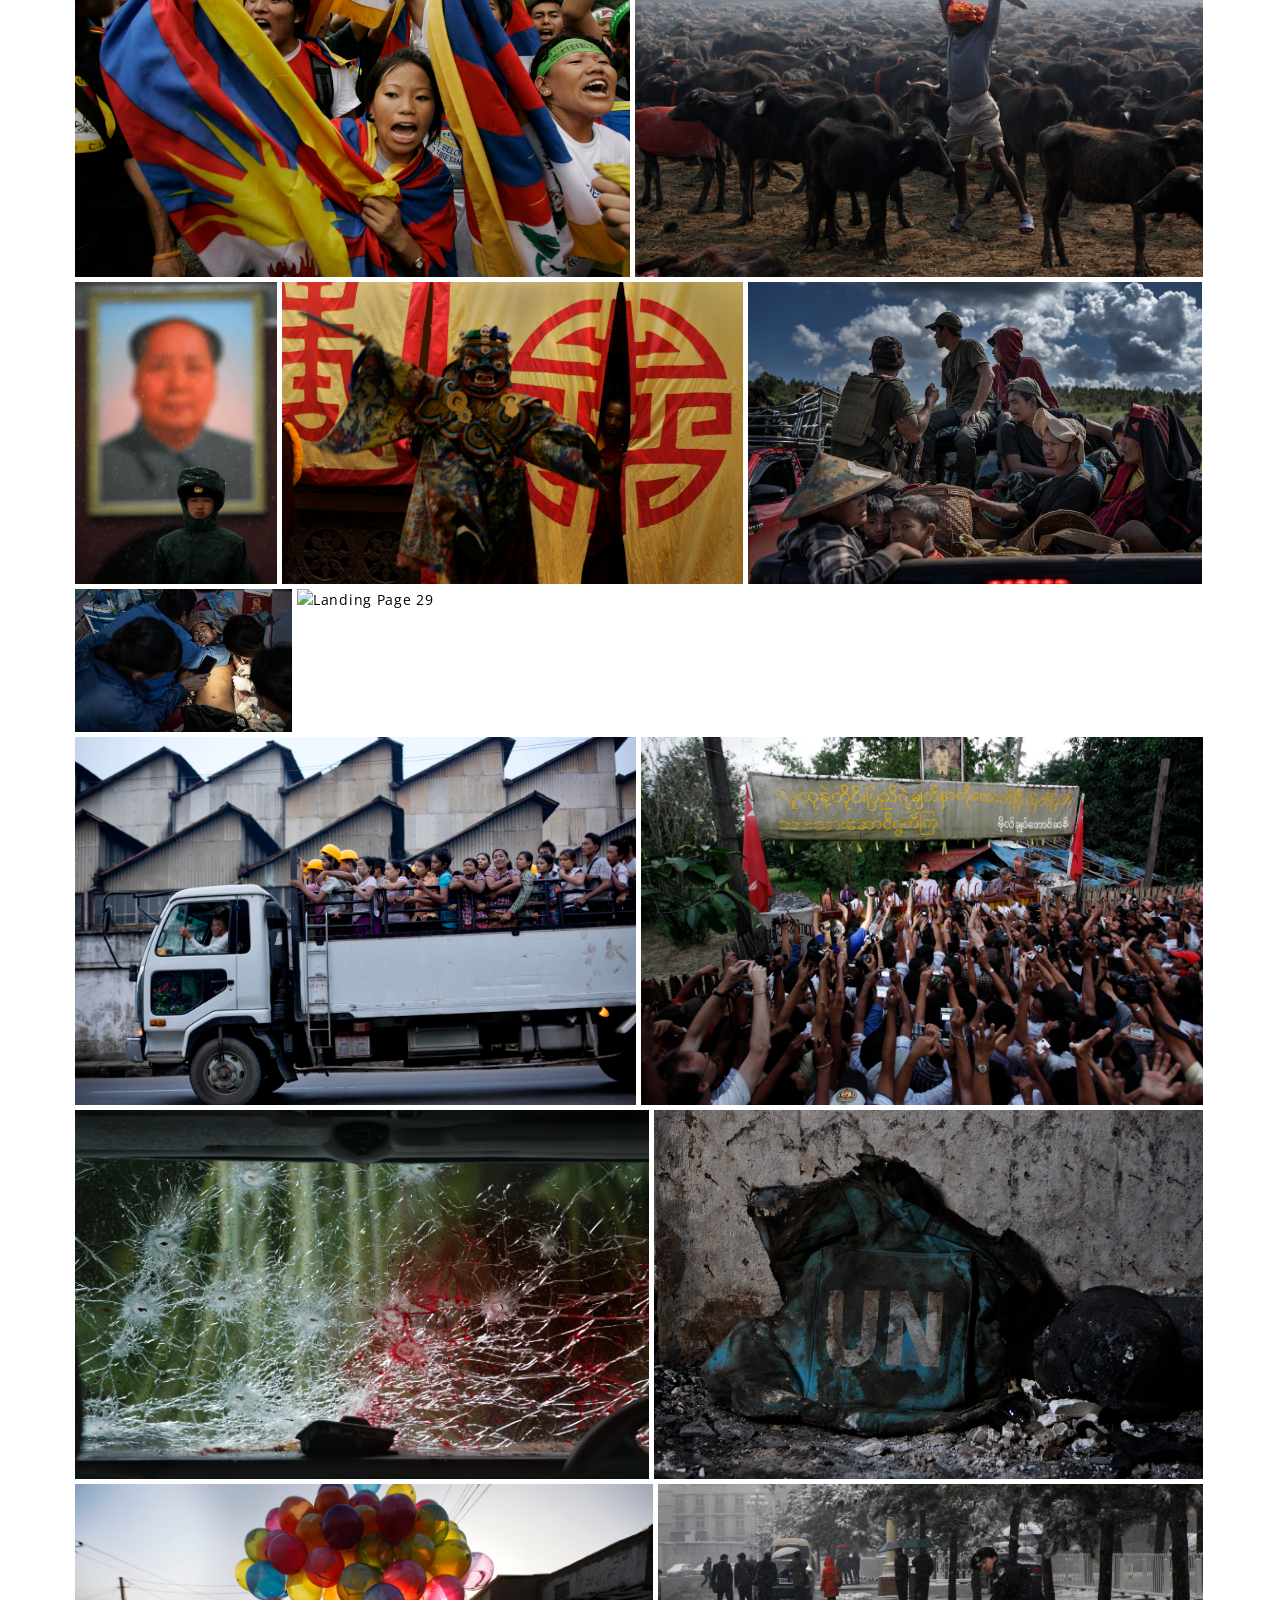
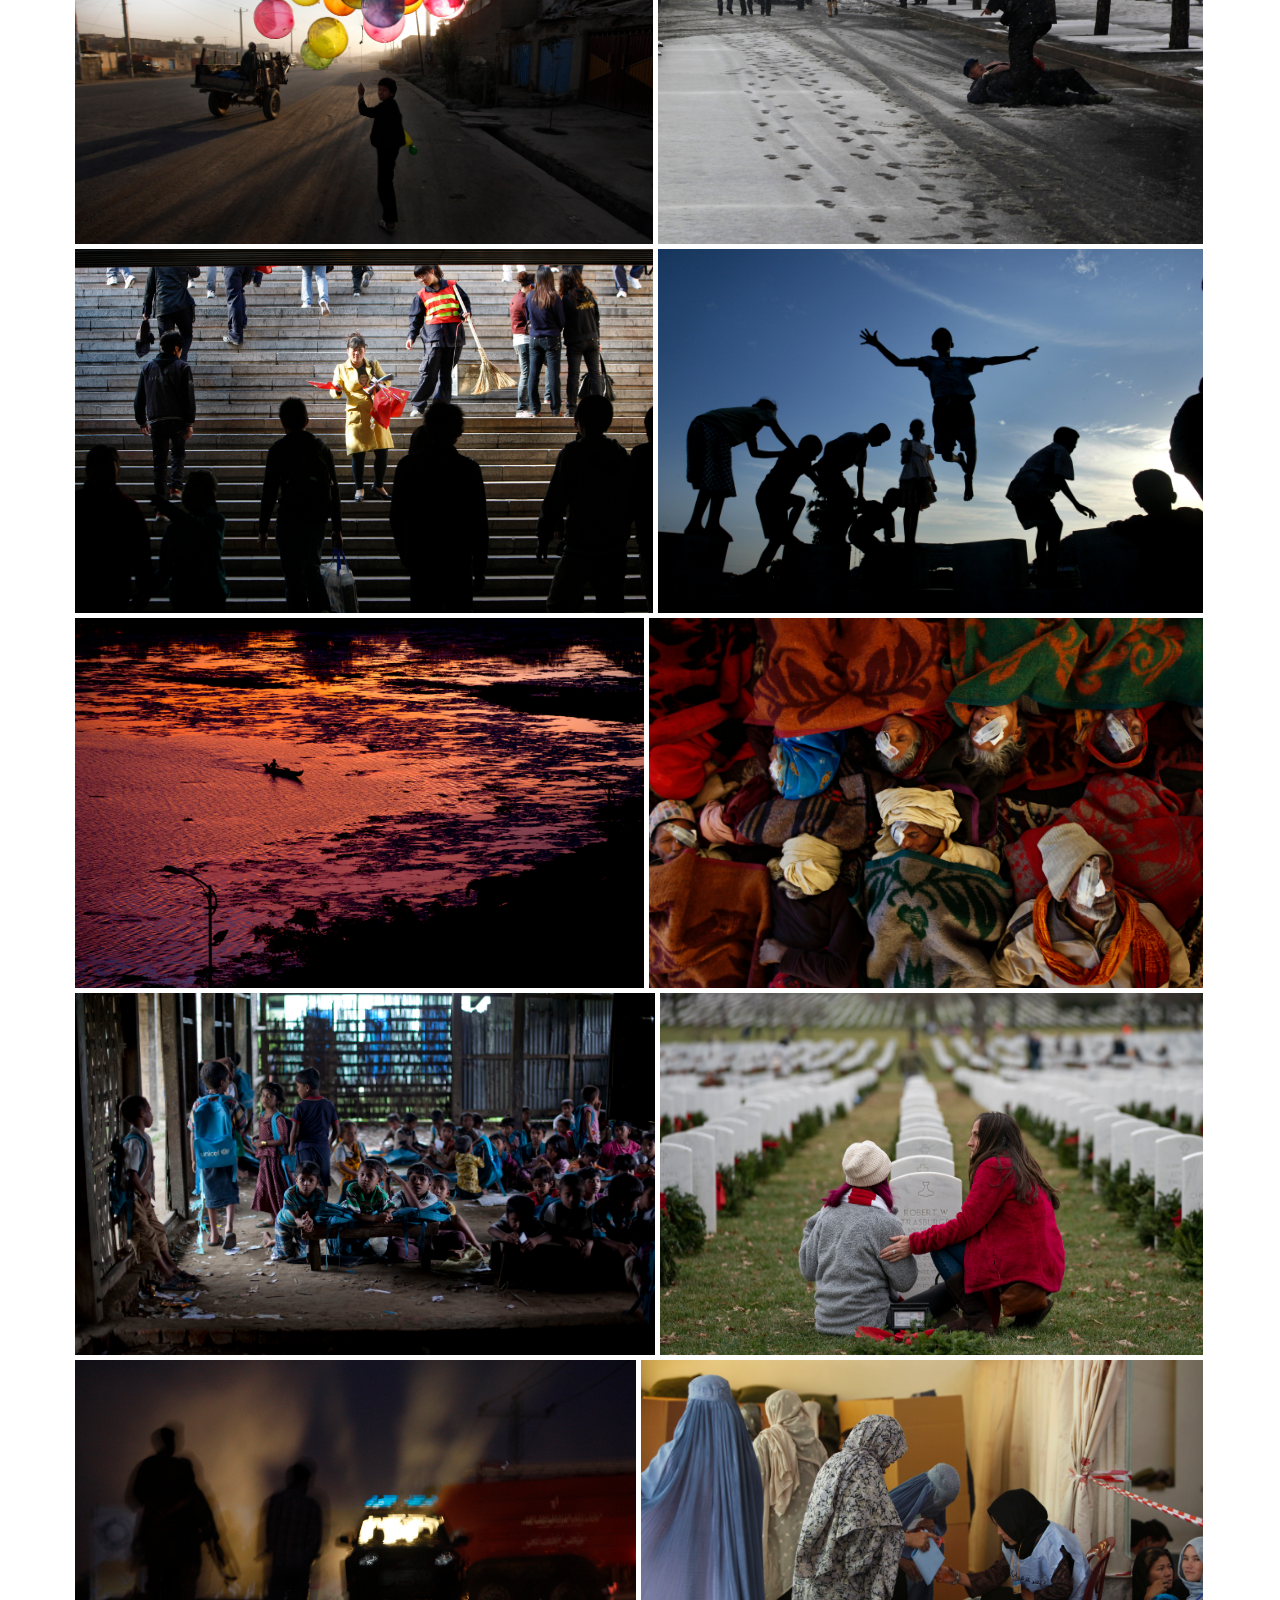
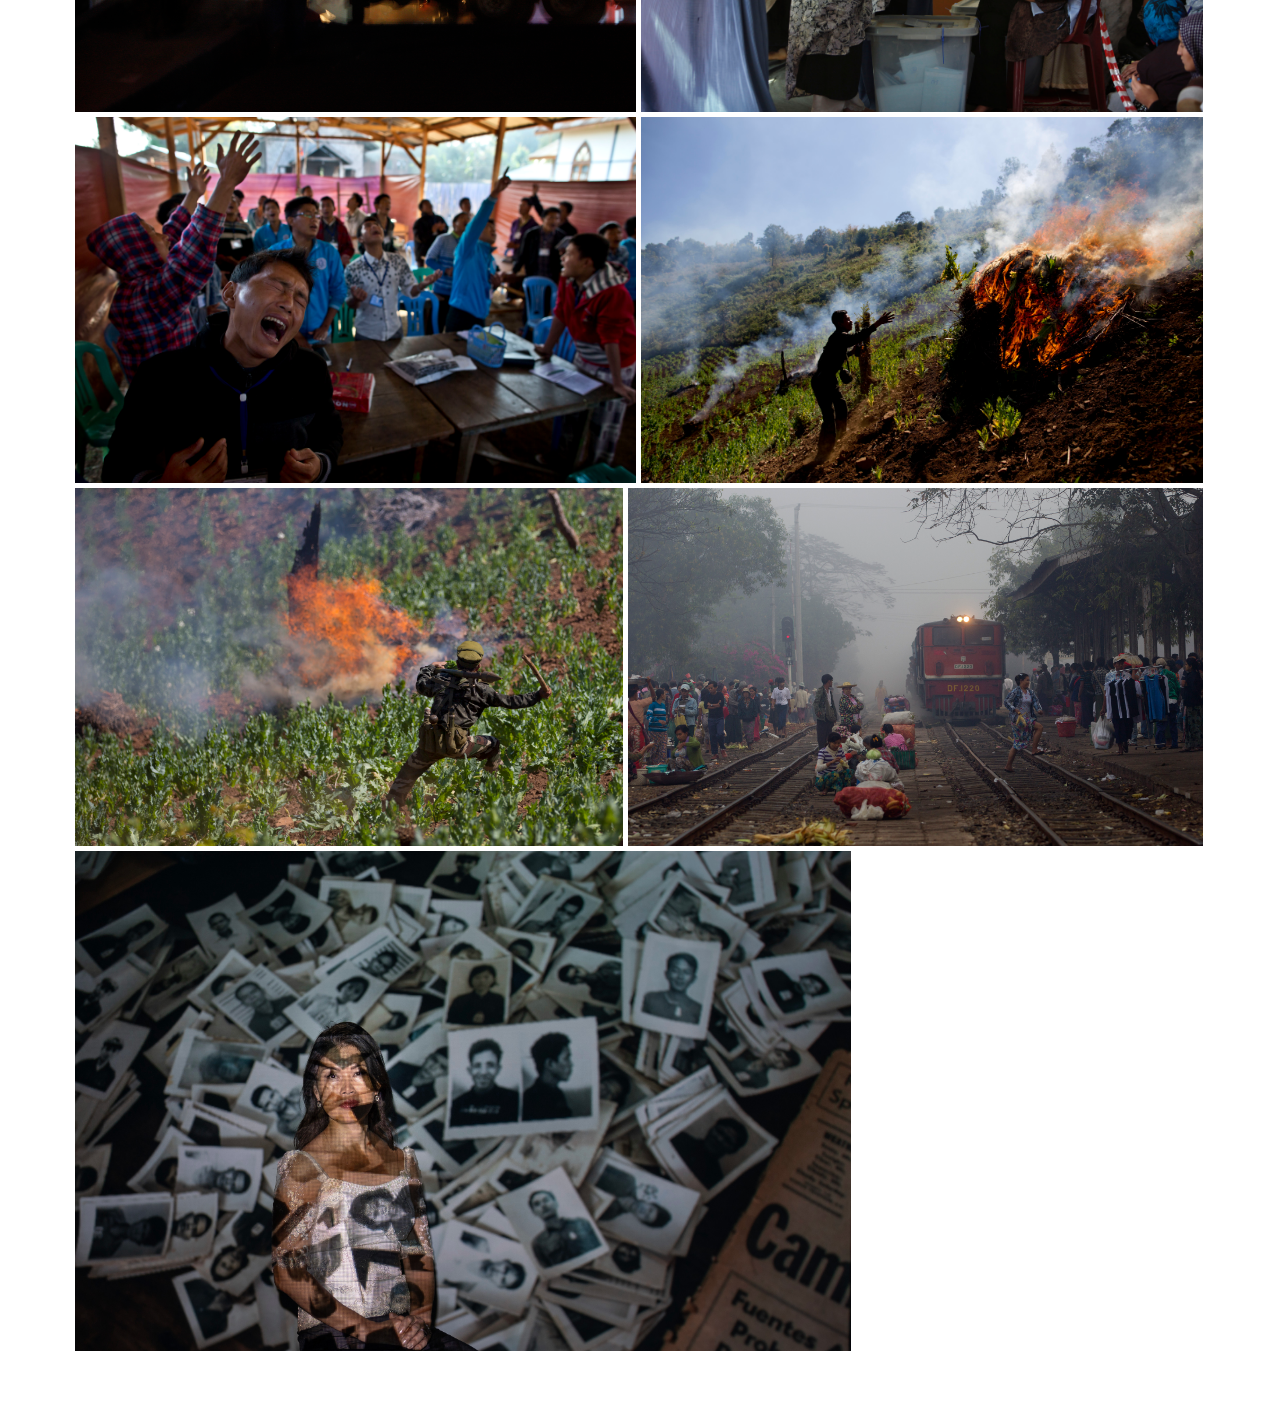
==== commit e60c5458: "Update index.html" ====
--- a/index.html
+++ b/index.html
@@ -5,7 +5,7 @@
 	<title>Gemunu Amarashinghe Photography</title>
 	<meta name="description" content="Gemunu Amarashinghe Photography">
 	<meta name="viewport" content="width=device-width, initial-scale=1">
-	<link rel="icon" href="img/favicon.png">
+	<link rel="icon" href="img/favicon2.png">
 	<link href="https://fonts.googleapis.com/css?family=Playfair+Display:400,700,900" rel="stylesheet">
 	<link rel="stylesheet" href="css/core.css">
 	<link rel="stylesheet" href="css/theme.css">
@@ -20,7 +20,7 @@
 
 		<!-- Logo -->
 		<a href="index.html" class="logo">
-			<img src="img/gemunu-logo.png" class="logo-light" alt="Gemunu Amarashinghe Photography">
+			<img src="img/gemunu-logo2.png" class="logo-light" alt="Gemunu Amarashinghe Photography">
 		</a>
 
 		<!-- Mobile Menu Icon -->
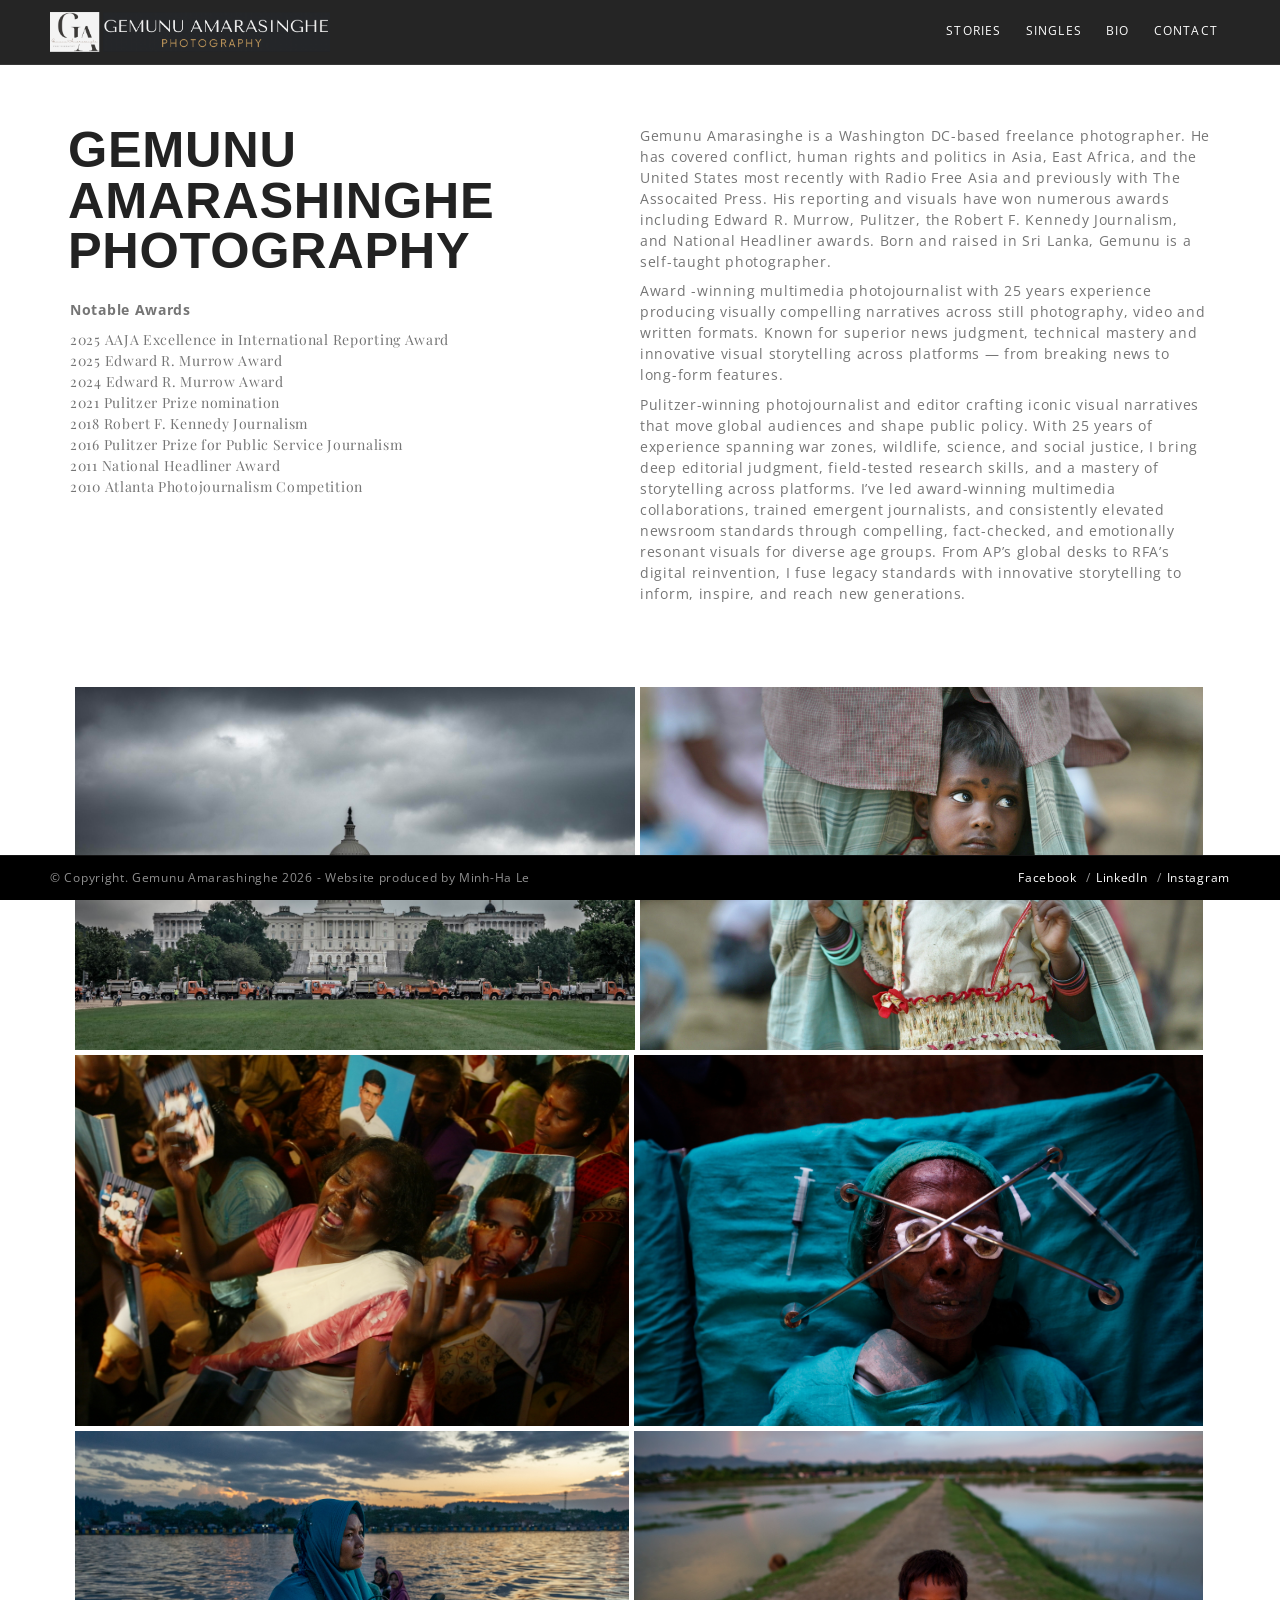
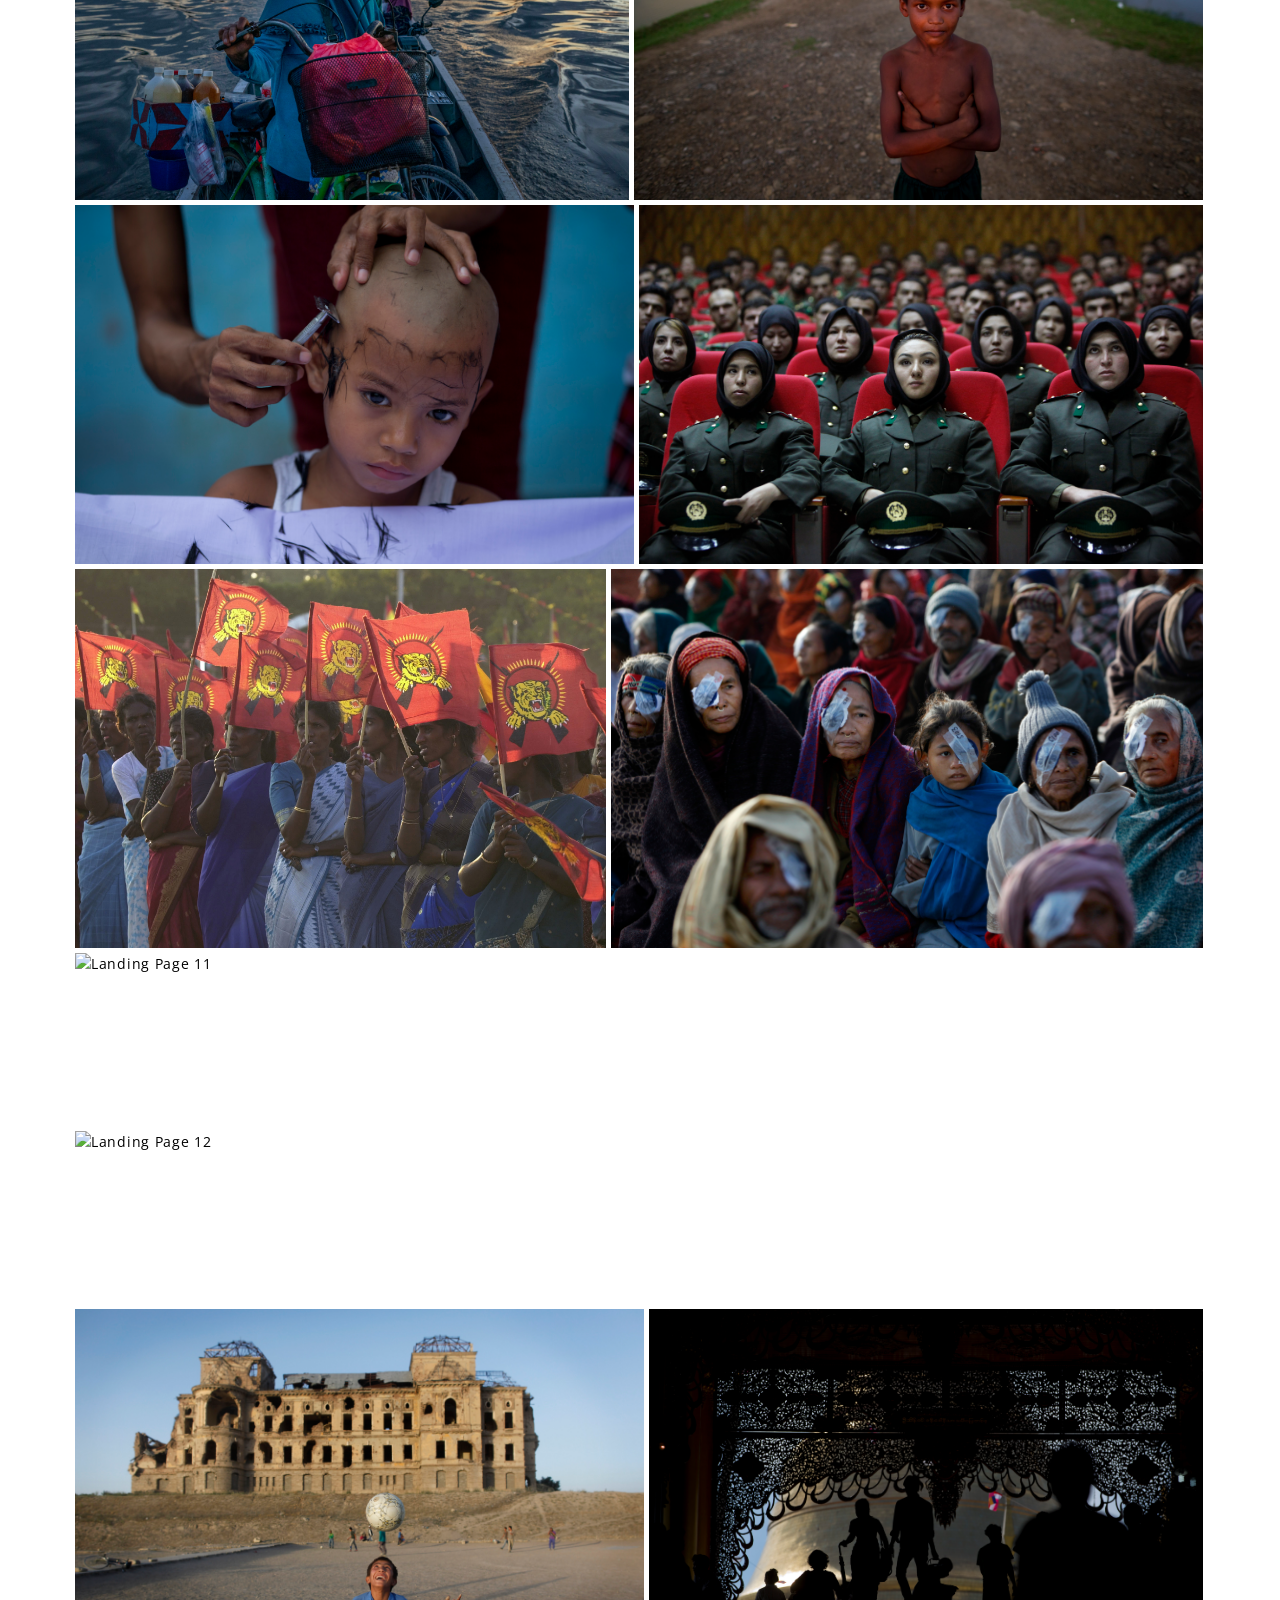
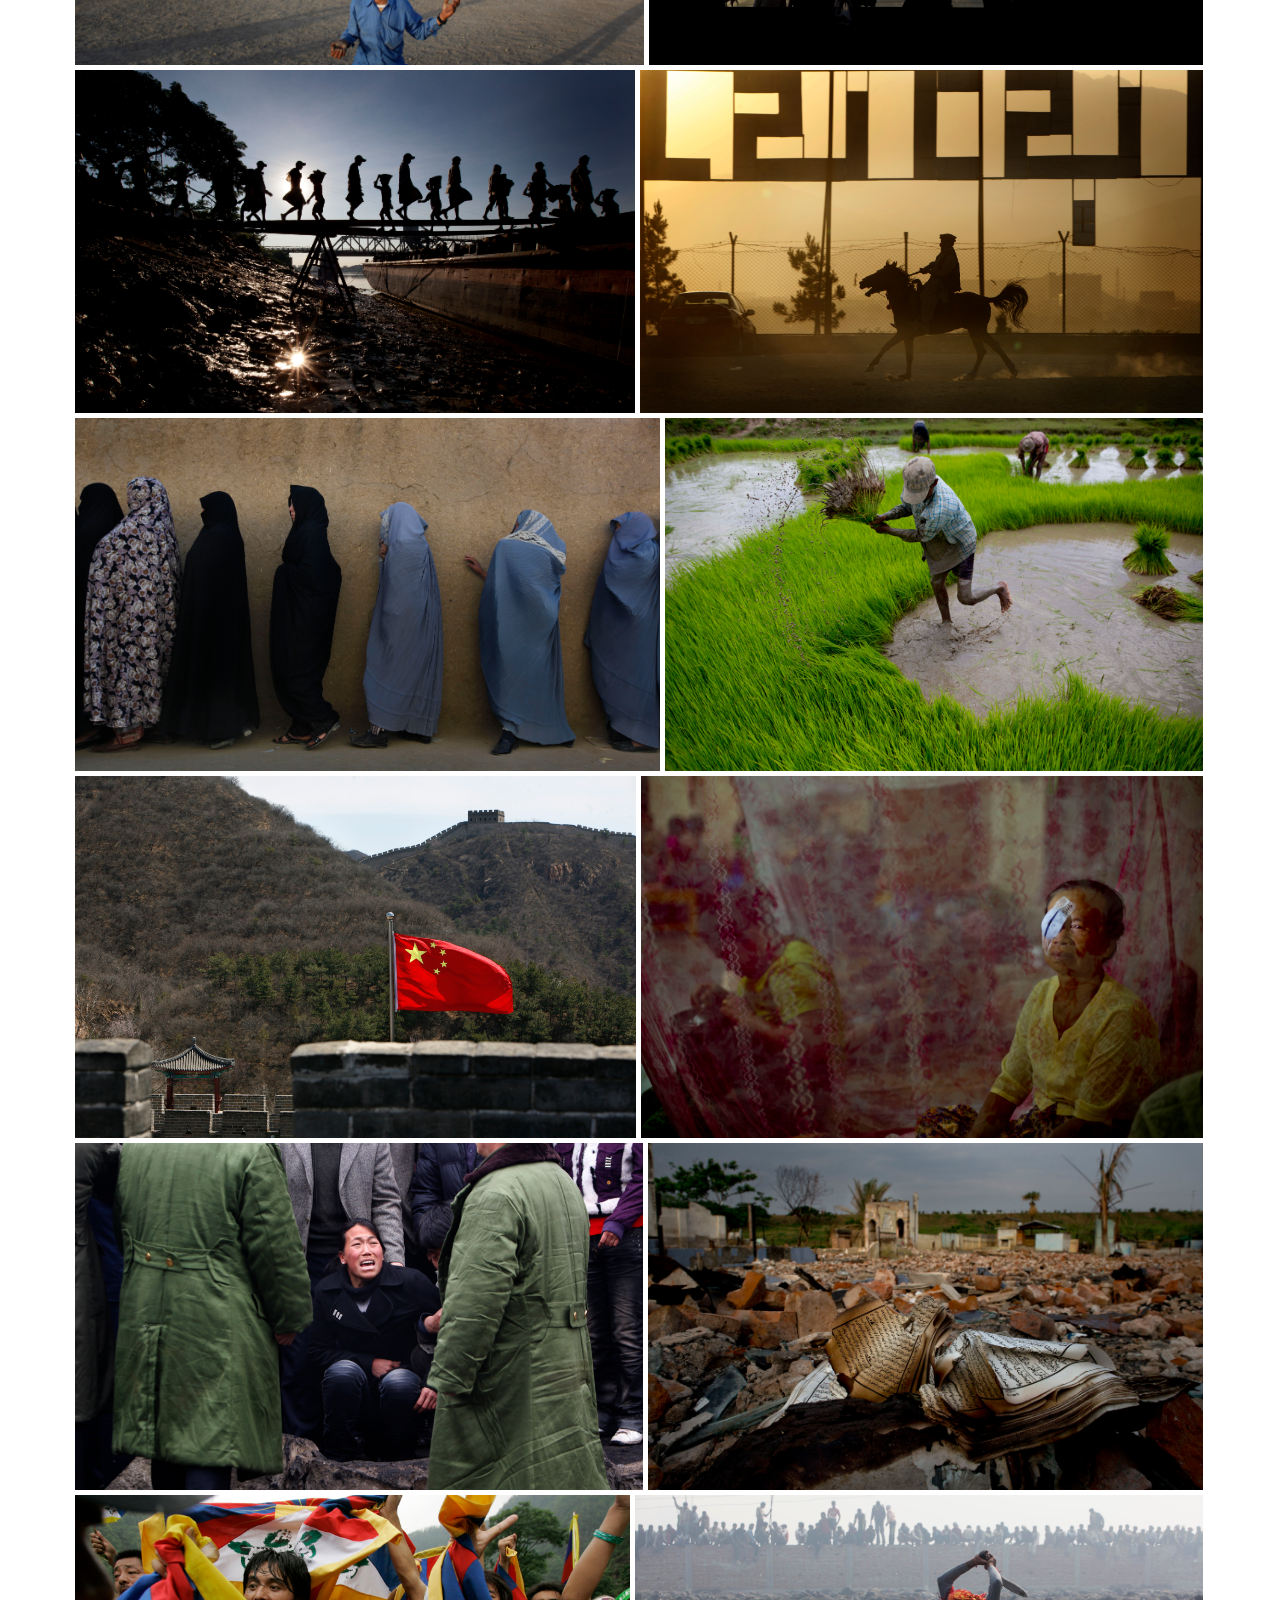
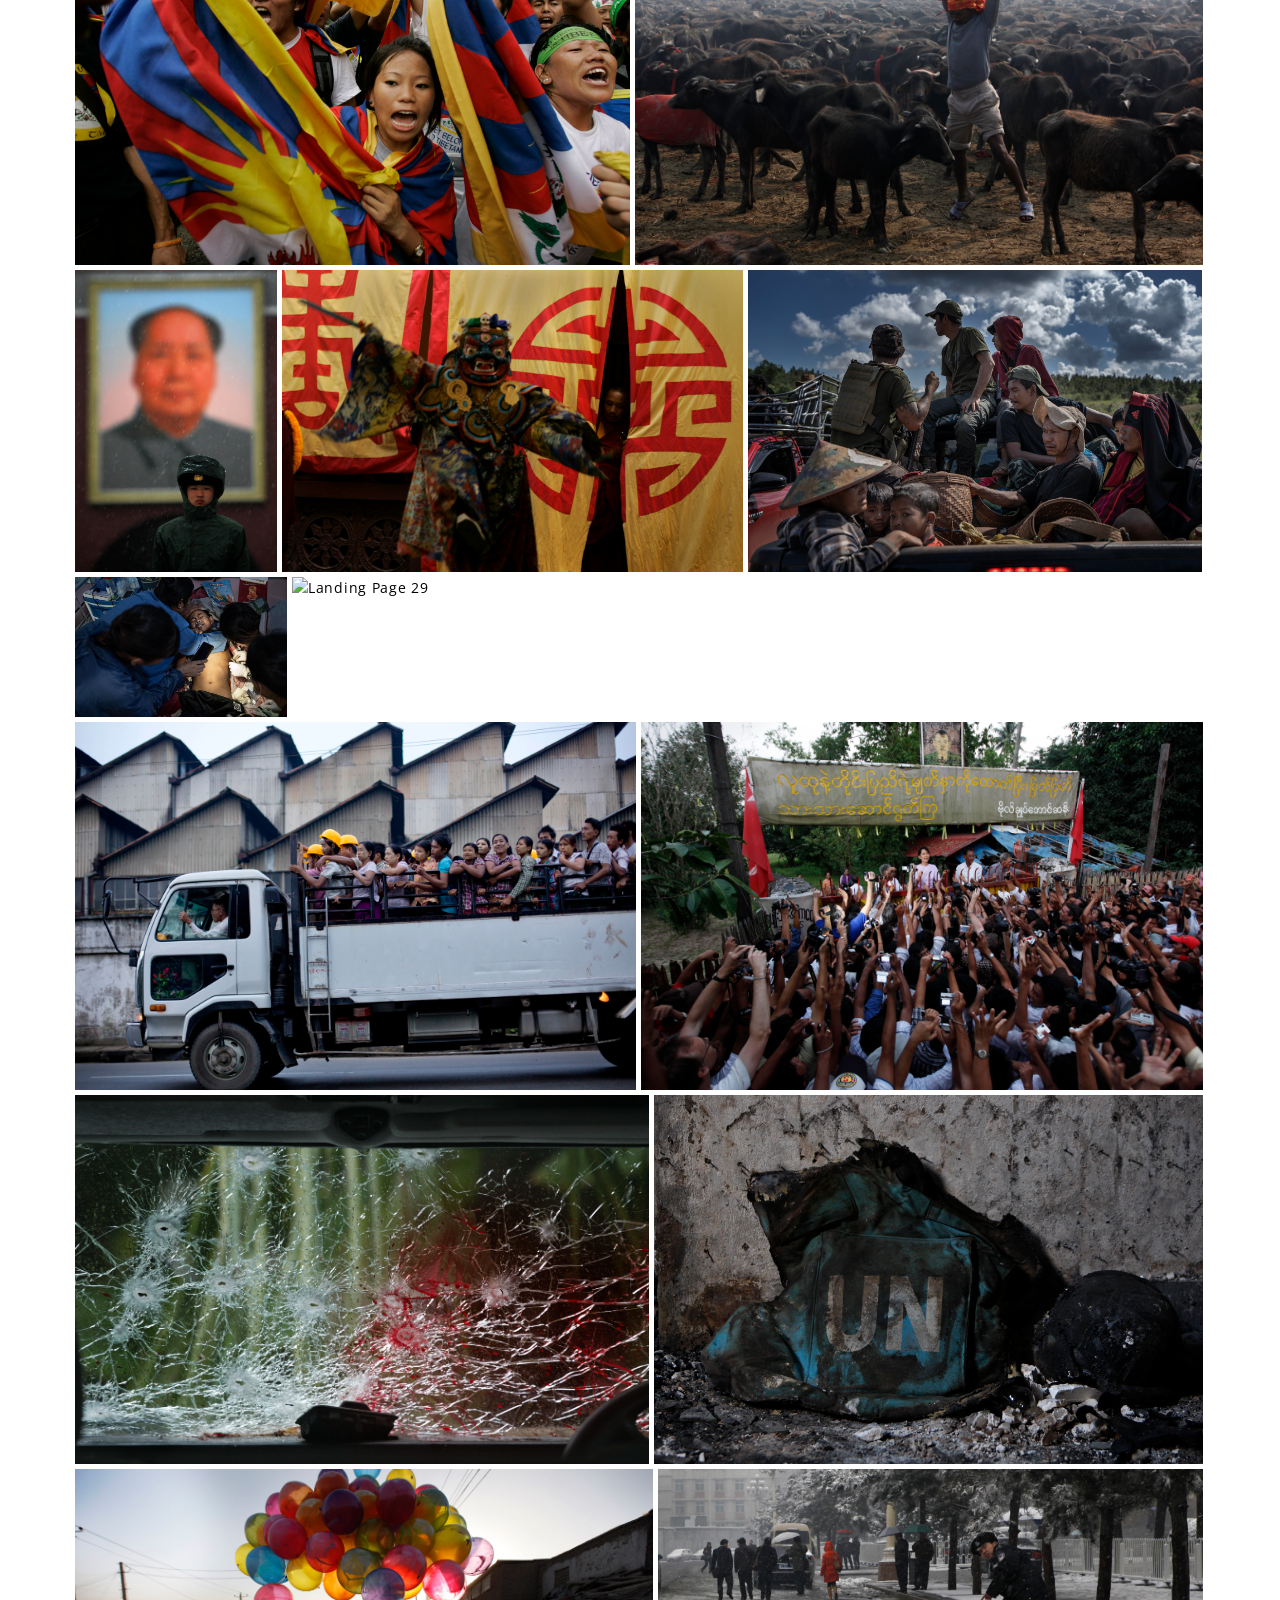
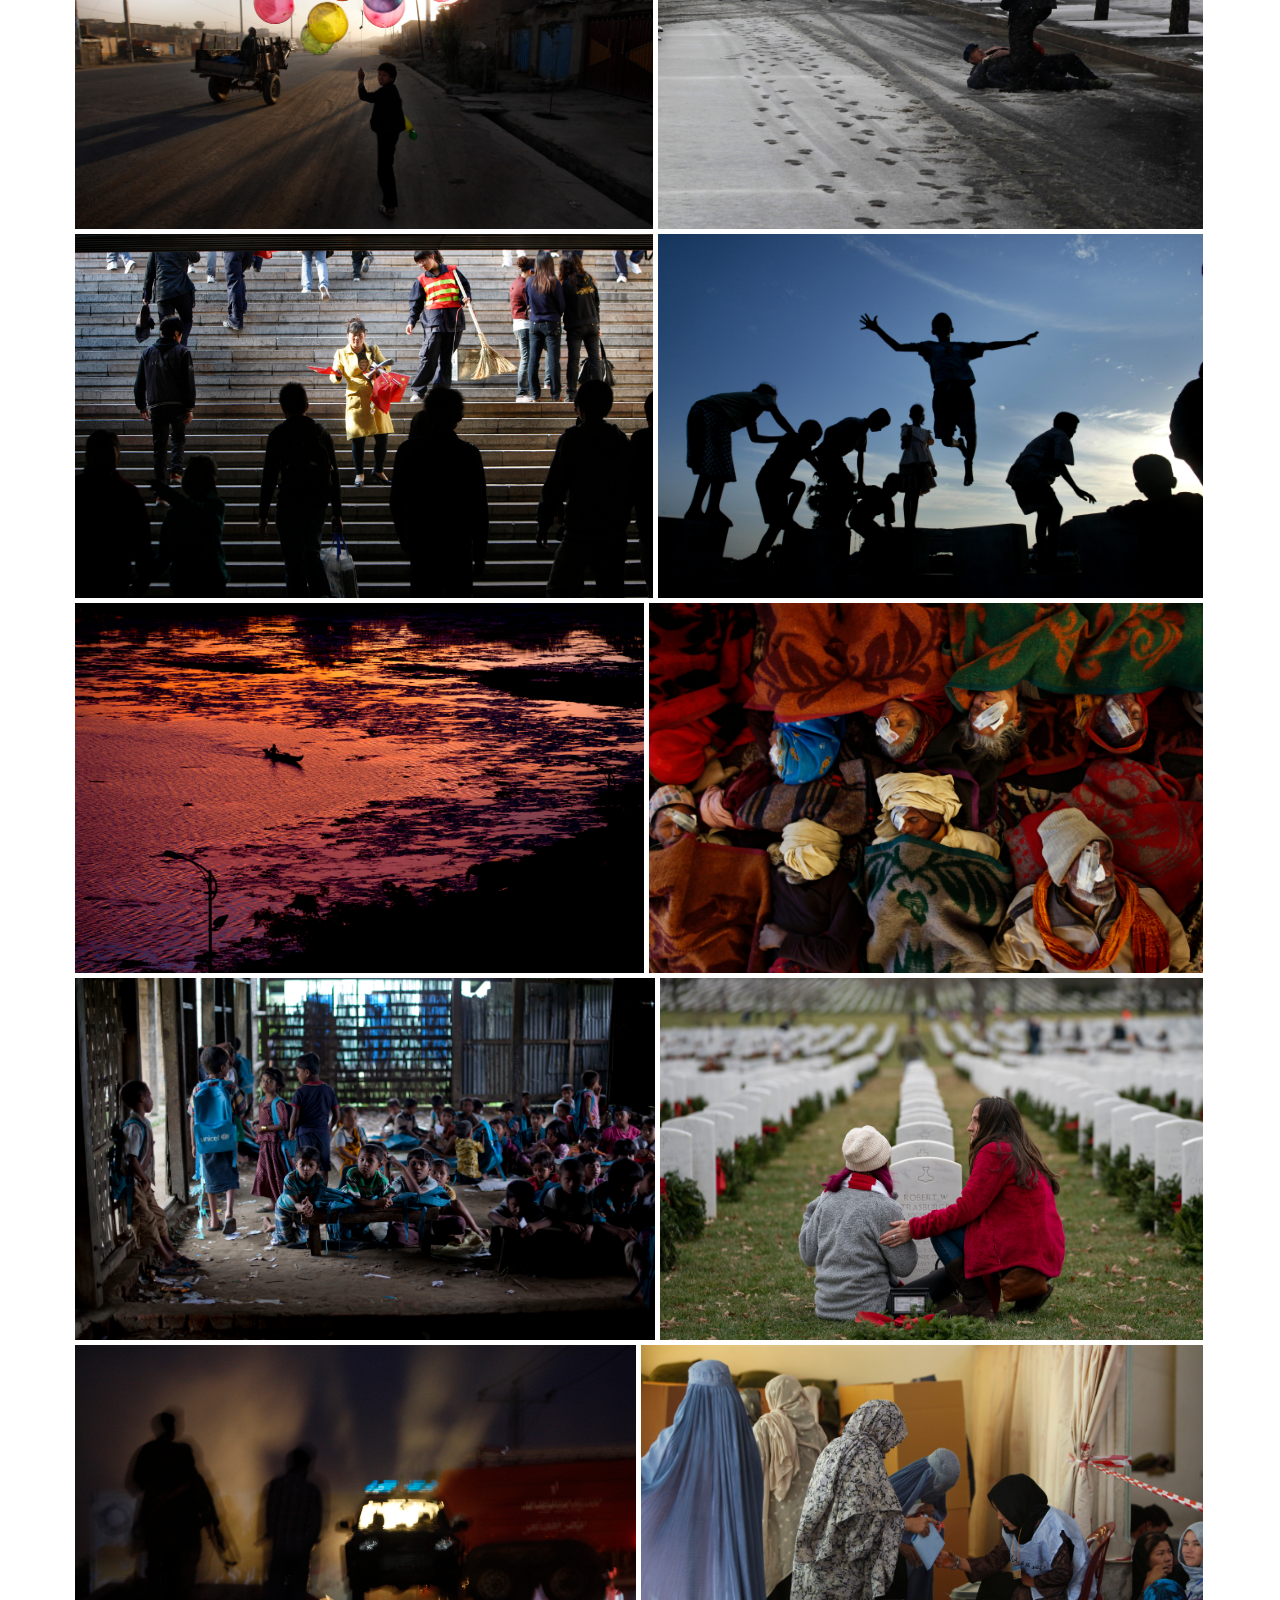
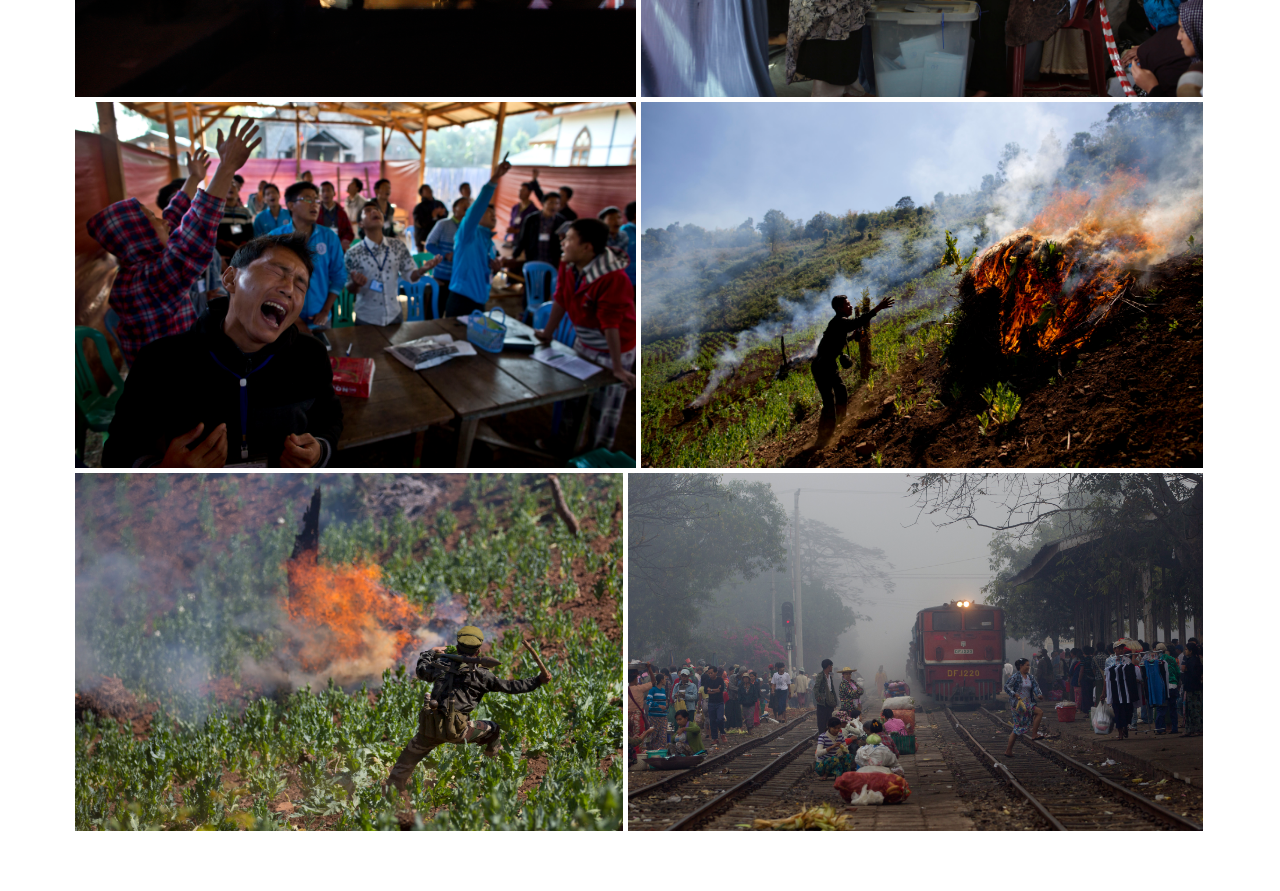
==== commit fd466c40: "Update index.html" ====
--- a/index.html
+++ b/index.html
@@ -431,12 +431,7 @@
 				<img src="img/landing-page/landing-page-47.jpg" alt="Landing Page 47">
 			</a>
 			<!-- /Gallery Item -->
-
-			<!-- Gallery Item -->
-			<a href="img/landing-page/landing-page-48.jpg" class="lightbox-link" data-thumbnail="img/landing-page/landing-page-48.jpg">
-				<img src="img/landing-page/landing-page-48.jpg" alt="Landing Page 48">
-			</a>
-			<!-- /Gallery Item -->			
+	
 		<!-- /Justified Gallery -->
 					</div>
 
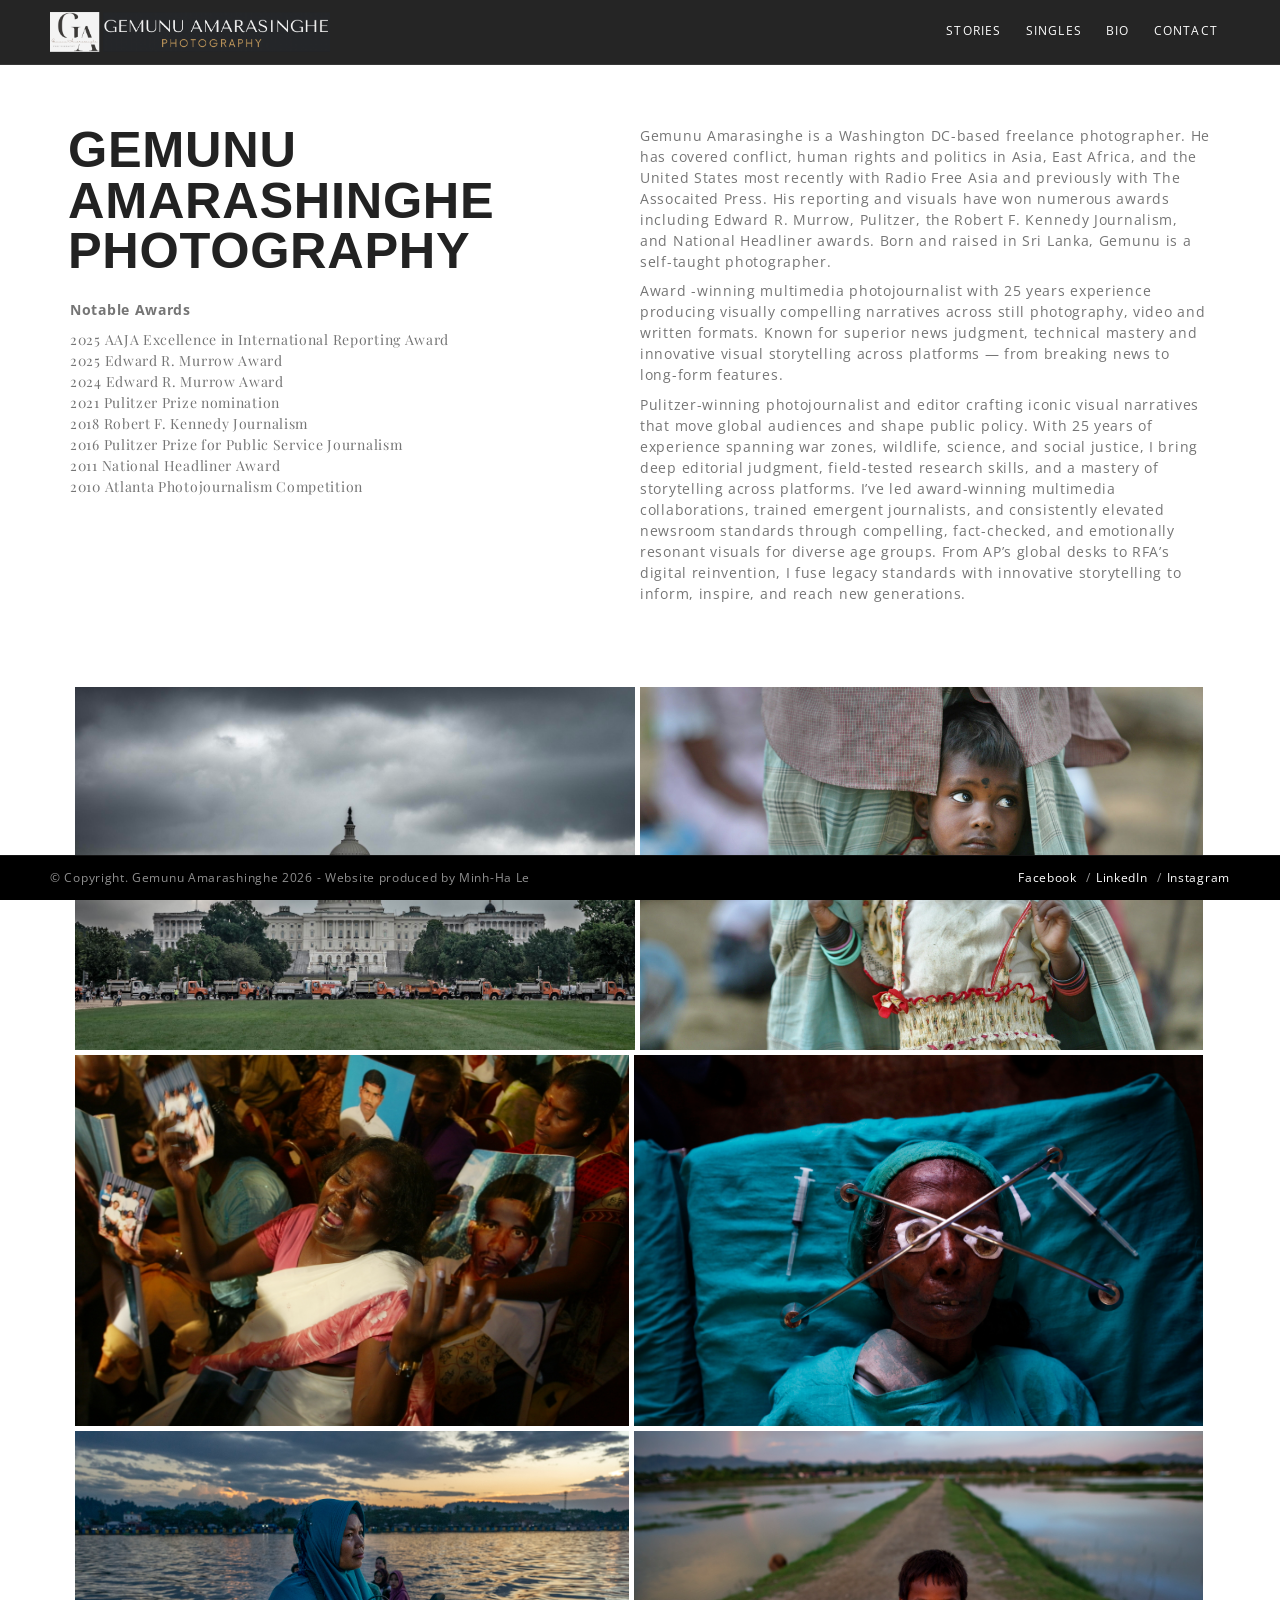
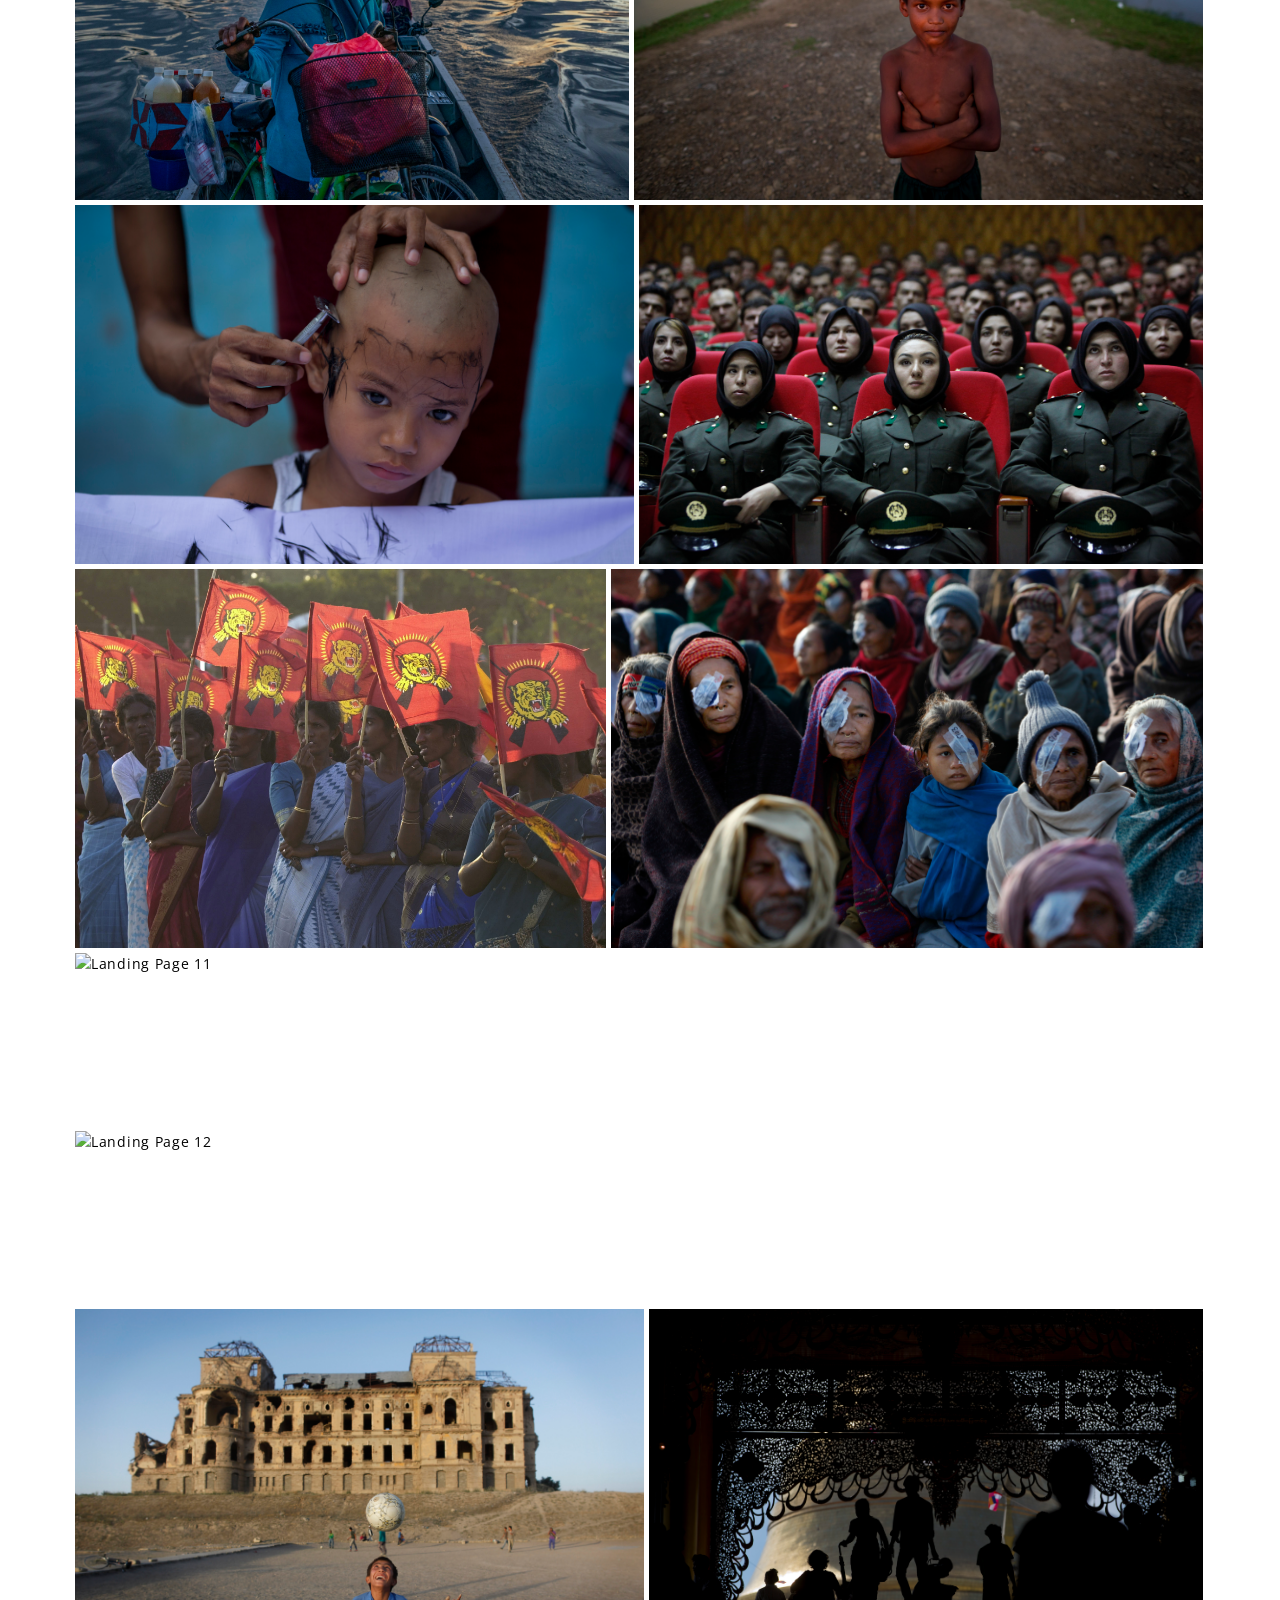
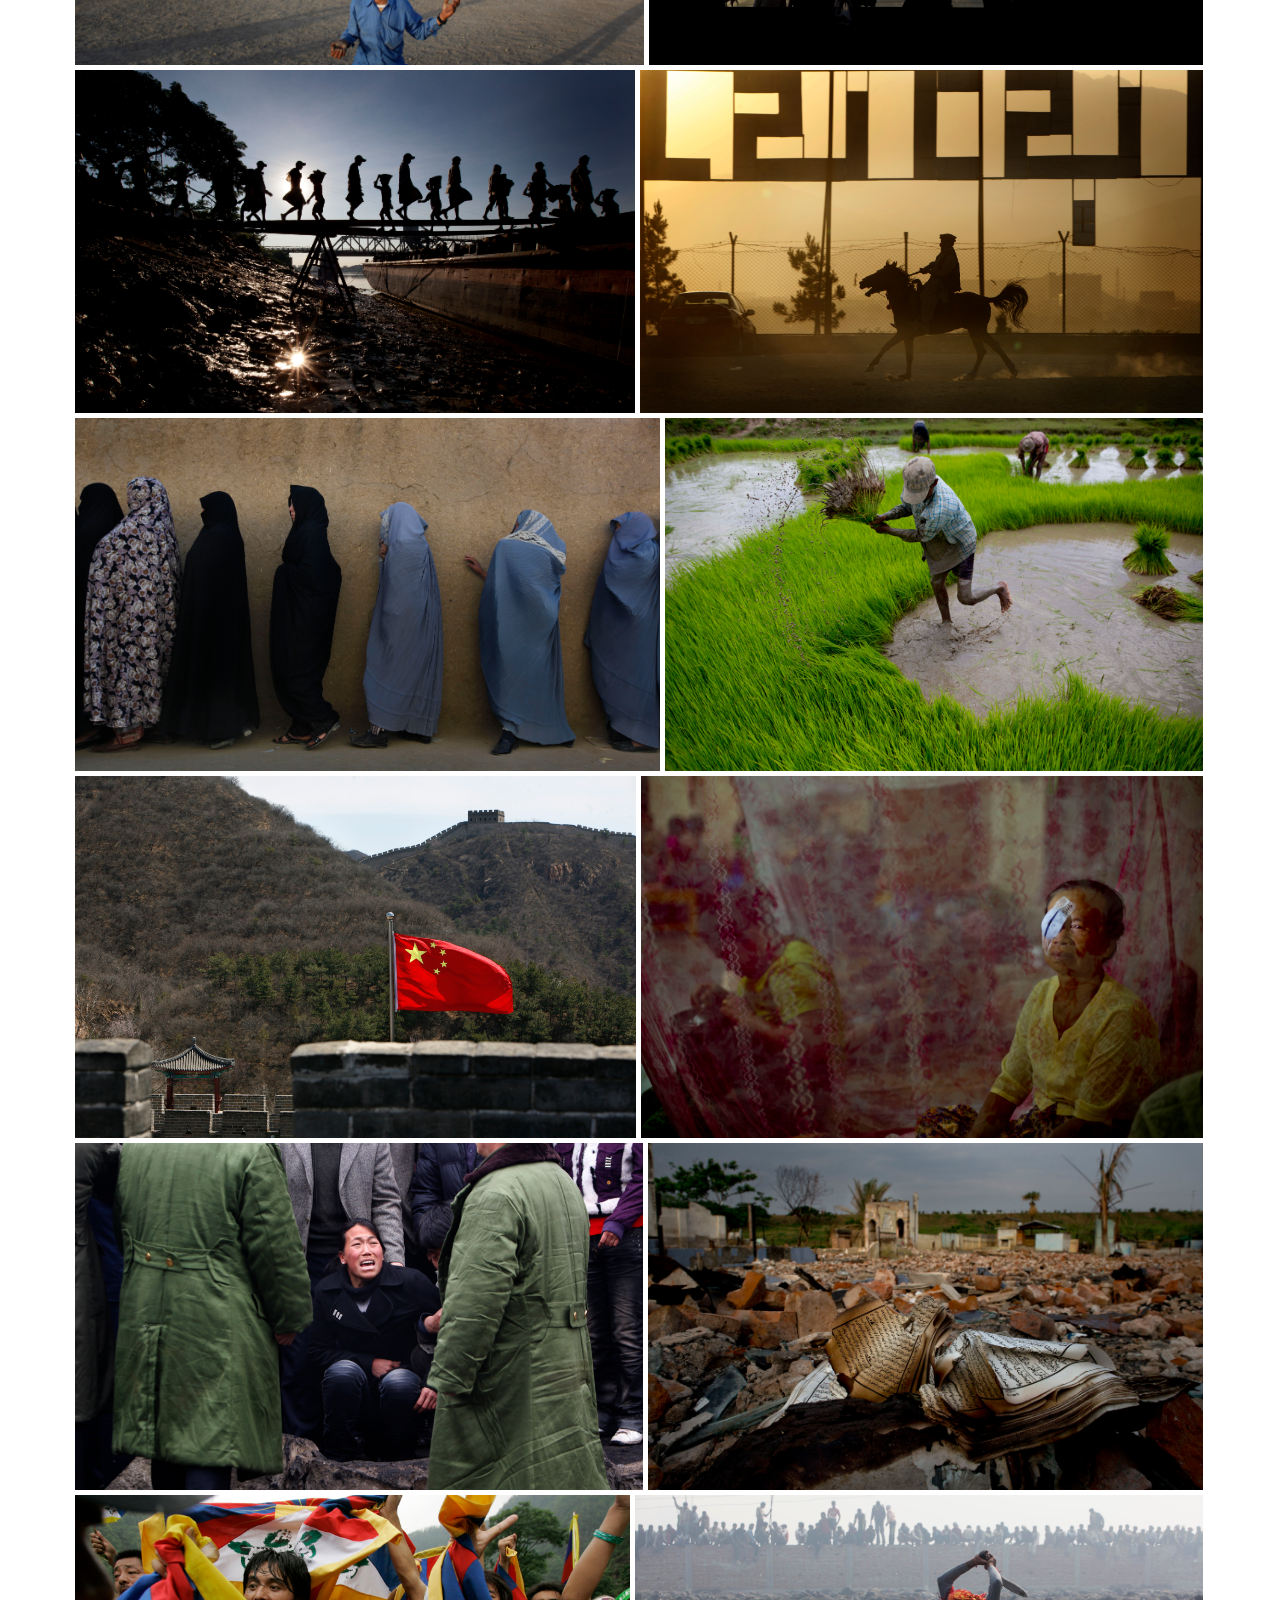
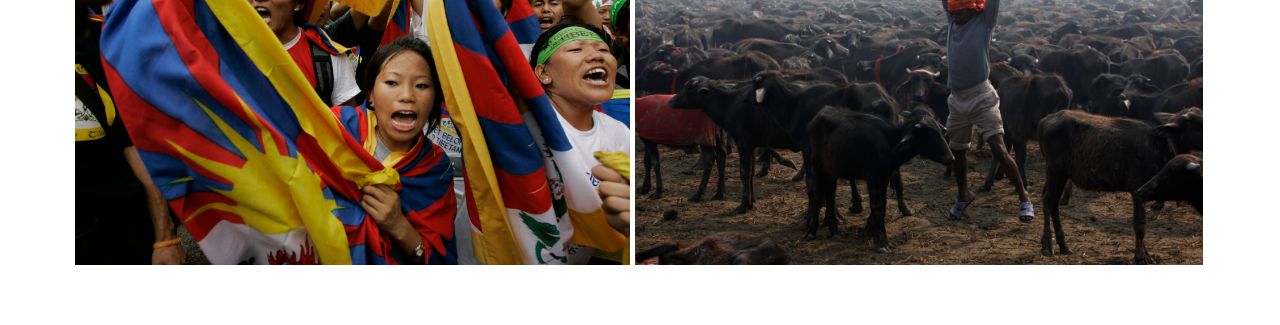
==== commit 6bdd3bc4: "Update index.html" ====
--- a/index.html
+++ b/index.html
@@ -294,143 +294,7 @@
 			</a>
 			<!-- /Gallery Item -->
 
-			<!-- Gallery Item -->
-			<a href="img/landing-page/landing-page-25.jpg" class="lightbox-link" data-thumbnail="img/landing-page/landing-page-25.jpg">
-				<img src="img/landing-page/landing-page-25.jpg" alt="Landing Page 25">
-			</a>
-			<!-- /Gallery Item -->
-
-			<!-- Gallery Item -->
-			<a href="img/landing-page/landing-page-26.jpg" class="lightbox-link" data-thumbnail="img/landing-page/landing-page-26.jpg">
-				<img src="img/landing-page/landing-page-26.jpg" alt="Landing Page 26">
-			</a>
-			<!-- /Gallery Item -->
-
-			<!-- Gallery Item -->
-			<a href="img/landing-page/landing-page-27.jpg" class="lightbox-link" data-thumbnail="img/landing-page/landing-page-27.jpg">
-				<img src="img/landing-page/landing-page-27.jpg" alt="Landing Page 27">
-			</a>
-			<!-- /Gallery Item -->
-
-			<!-- Gallery Item -->
-			<a href="img/landing-page/landing-page-28.jpg" class="lightbox-link" data-thumbnail="img/landing-page/landing-page-28.jpg">
-				<img src="img/landing-page/landing-page-28.jpg" alt="Landing Page 28">
-			</a>
-			<!-- /Gallery Item -->
-
-			<!-- Gallery Item -->
-			<a href="img/landing-page/landing-page-29.jpg" class="lightbox-link" data-thumbnail="img/landing-page/landing-page-29.jpg">
-				<img src="img/landing-page/landing-page-29.jpg" alt="Landing Page 29">
-			</a>
-			<!-- /Gallery Item -->
-
-			<!-- Gallery Item -->
-			<a href="img/landing-page/landing-page-30.jpg" class="lightbox-link" data-thumbnail="img/landing-page/landing-page-30.jpg">
-				<img src="img/landing-page/landing-page-30.jpg" alt="Landing Page 30">
-			</a>
-			<!-- /Gallery Item -->			
-
-		    <!-- Gallery Item -->
-			<a href="img/landing-page/landing-page-31.jpg" class="lightbox-link" data-thumbnail="img/landing-page/landing-page-31.jpg">
-				<img src="img/landing-page/landing-page-31.jpg" alt="Landing Page 31">
-			</a>
-			<!-- /Gallery Item -->
-
-			<!-- Gallery Item -->
-			<a href="img/landing-page/landing-page-32.jpg" class="lightbox-link" data-thumbnail="img/landing-page/landing-page-32.jpg">
-				<img src="img/landing-page/landing-page-32.jpg" alt="Landing Page 32">
-			</a>
-			<!-- /Gallery Item -->
-
-			<!-- Gallery Item -->
-			<a href="img/landing-page/landing-page-33.jpg" class="lightbox-link" data-thumbnail="img/landing-page/landing-page-33.jpg">
-				<img src="img/landing-page/landing-page-33.jpg" alt="Landing Page 33">
-			</a>
-			<!-- /Gallery Item -->
-
-	<!-- Gallery Item -->
-			<a href="img/landing-page/landing-page-34.jpg" class="lightbox-link" data-thumbnail="img/landing-page/landing-page-34.jpg">
-				<img src="img/landing-page/landing-page-34.jpg" alt="Landing Page 34">
-			</a>
-			<!-- /Gallery Item -->
-
-			<!-- Gallery Item -->
-			<a href="img/landing-page/landing-page-35.jpg" class="lightbox-link" data-thumbnail="img/landing-page/landing-page-35.jpg">
-				<img src="img/landing-page/landing-page-35.jpg" alt="Landing Page 35">
-			</a>
-			<!-- /Gallery Item -->
-
-			<!-- Gallery Item -->
-			<a href="img/landing-page/landing-page-36.jpg" class="lightbox-link" data-thumbnail="img/landing-page/landing-page-36.jpg">
-				<img src="img/landing-page/landing-page-36.jpg" alt="Landing Page 36">
-			</a>
-			<!-- /Gallery Item -->
-
-			<!-- Gallery Item -->
-			<a href="img/landing-page/landing-page-37.jpg" class="lightbox-link" data-thumbnail="img/landing-page/landing-page-37.jpg">
-				<img src="img/landing-page/landing-page-37.jpg" alt="Landing Page 37">
-			</a>
-			<!-- /Gallery Item -->
-
-			<!-- Gallery Item -->
-			<a href="img/landing-page/landing-page-38.jpg" class="lightbox-link" data-thumbnail="img/landing-page/landing-page-38.jpg">
-				<img src="img/landing-page/landing-page-38.jpg" alt="Landing Page 38">
-			</a>
-			<!-- /Gallery Item -->
-
-			<!-- Gallery Item -->
-			<a href="img/landing-page/landing-page-39.jpg" class="lightbox-link" data-thumbnail="img/landing-page/landing-page-39.jpg">
-				<img src="img/landing-page/landing-page-39.jpg" alt="Landing Page 39">
-			</a>
-			<!-- /Gallery Item -->
-
-			<!-- Gallery Item -->
-			<a href="img/landing-page/landing-page-40.jpg" class="lightbox-link" data-thumbnail="img/landing-page/landing-page-40.jpg">
-				<img src="img/landing-page/landing-page-40.jpg" alt="Landing Page 40">
-			</a>
-			<!-- /Gallery Item -->						
-			
-		    <!-- Gallery Item -->
-			<a href="img/landing-page/landing-page-41.jpg" class="lightbox-link" data-thumbnail="img/landing-page/landing-page-41.jpg">
-				<img src="img/landing-page/landing-page-41.jpg" alt="Landing Page 41">
-			</a>
-			<!-- /Gallery Item -->
-
-			<!-- Gallery Item -->
-			<a href="img/landing-page/landing-page-42.jpg" class="lightbox-link" data-thumbnail="img/landing-page/landing-page-42.jpg">
-				<img src="img/landing-page/landing-page-42.jpg" alt="Landing Page 42">
-			</a>
-			<!-- /Gallery Item -->
-
-			<!-- Gallery Item -->
-			<a href="img/landing-page/landing-page-43.jpg" class="lightbox-link" data-thumbnail="img/landing-page/landing-page-43.jpg">
-				<img src="img/landing-page/landing-page-43.jpg" alt="Landing Page 43">
-			</a>
-			<!-- /Gallery Item -->
-
-			<!-- Gallery Item -->
-			<a href="img/landing-page/landing-page-44.jpg" class="lightbox-link" data-thumbnail="img/landing-page/landing-page-44.jpg">
-				<img src="img/landing-page/landing-page-44.jpg" alt="Landing Page 44">
-			</a>
-			<!-- /Gallery Item -->
-
-			<!-- Gallery Item -->
-			<a href="img/landing-page/landing-page-45.jpg" class="lightbox-link" data-thumbnail="img/landing-page/landing-page-45.jpg">
-				<img src="img/landing-page/landing-page-45.jpg" alt="Landing Page 45">
-			</a>
-			<!-- /Gallery Item -->
-
-			<!-- Gallery Item -->
-			<a href="img/landing-page/landing-page-46.jpg" class="lightbox-link" data-thumbnail="img/landing-page/landing-page-46.jpg">
-				<img src="img/landing-page/landing-page-46.jpg" alt="Landing Page 46">
-			</a>
-			<!-- /Gallery Item -->
-
-			<!-- Gallery Item -->
-			<a href="img/landing-page/landing-page-47.jpg" class="lightbox-link" data-thumbnail="img/landing-page/landing-page-47.jpg">
-				<img src="img/landing-page/landing-page-47.jpg" alt="Landing Page 47">
-			</a>
-			<!-- /Gallery Item -->
+		
 	
 		<!-- /Justified Gallery -->
 					</div>
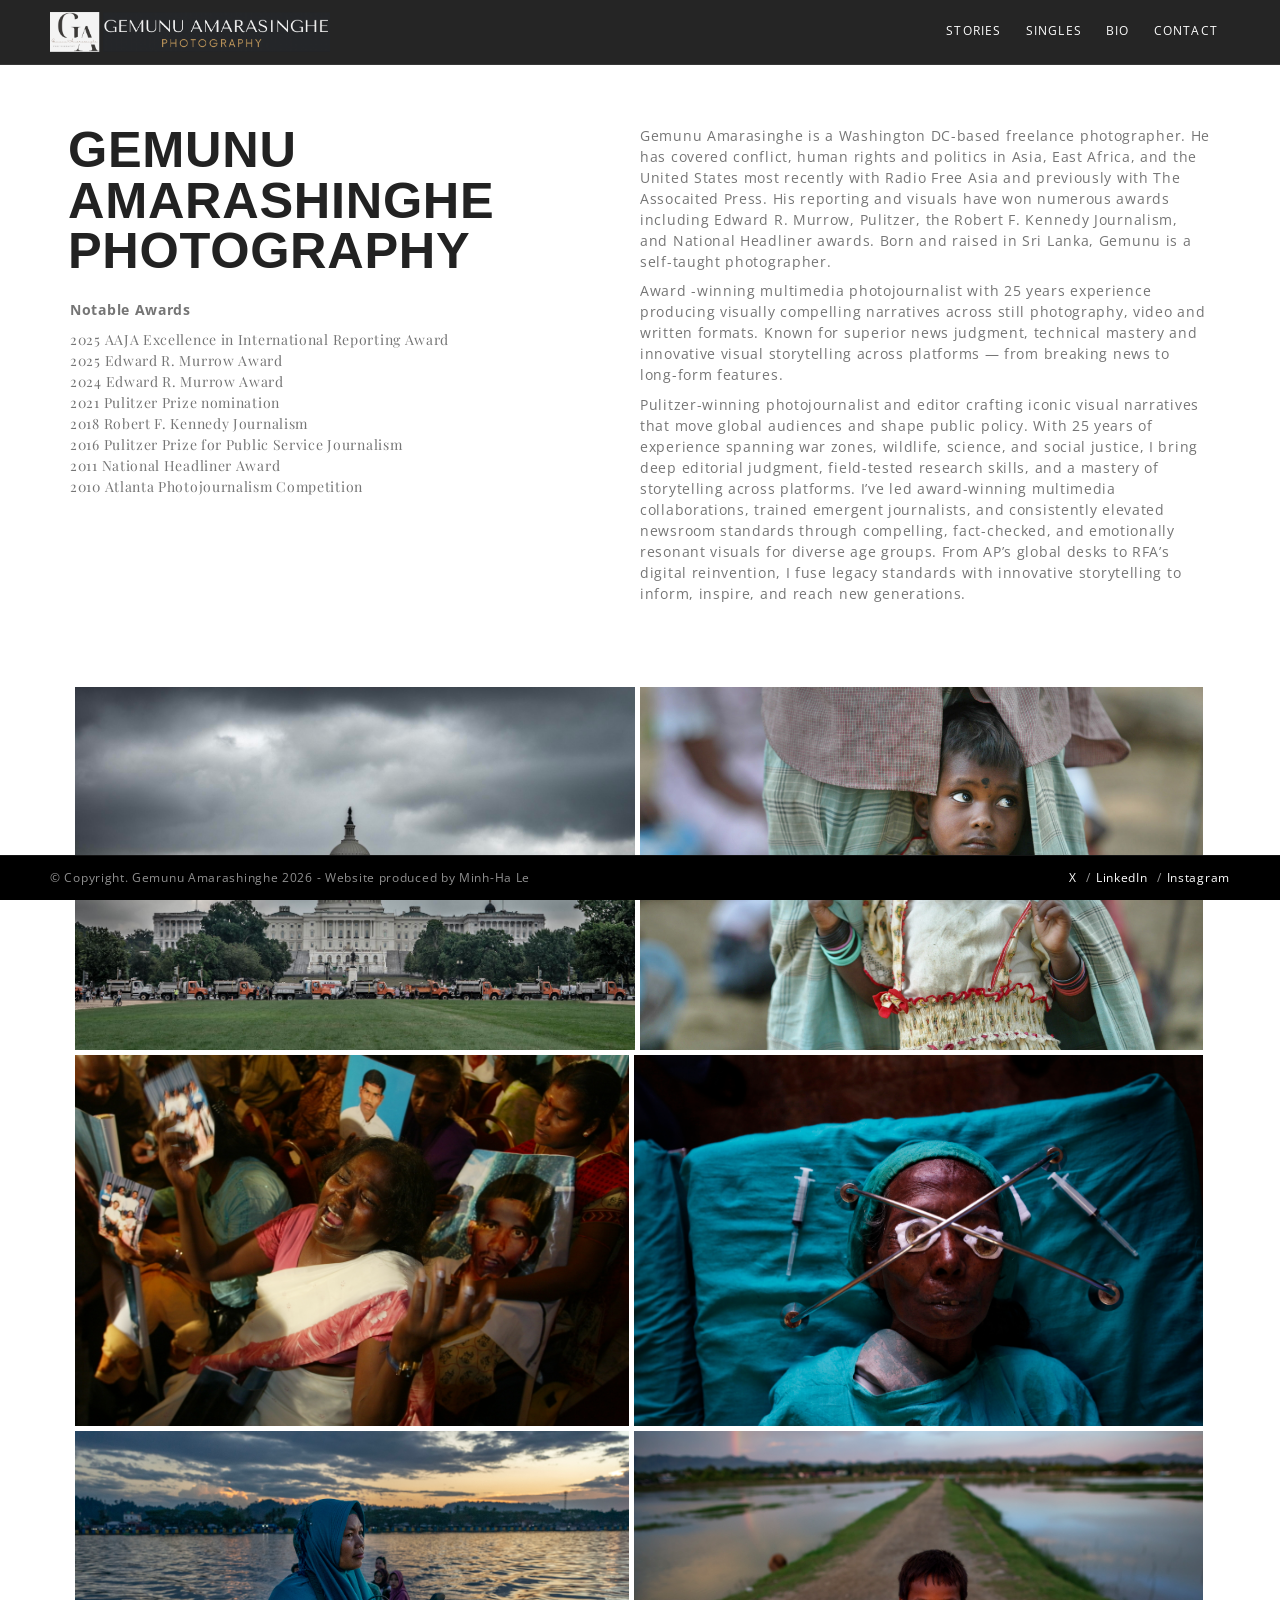
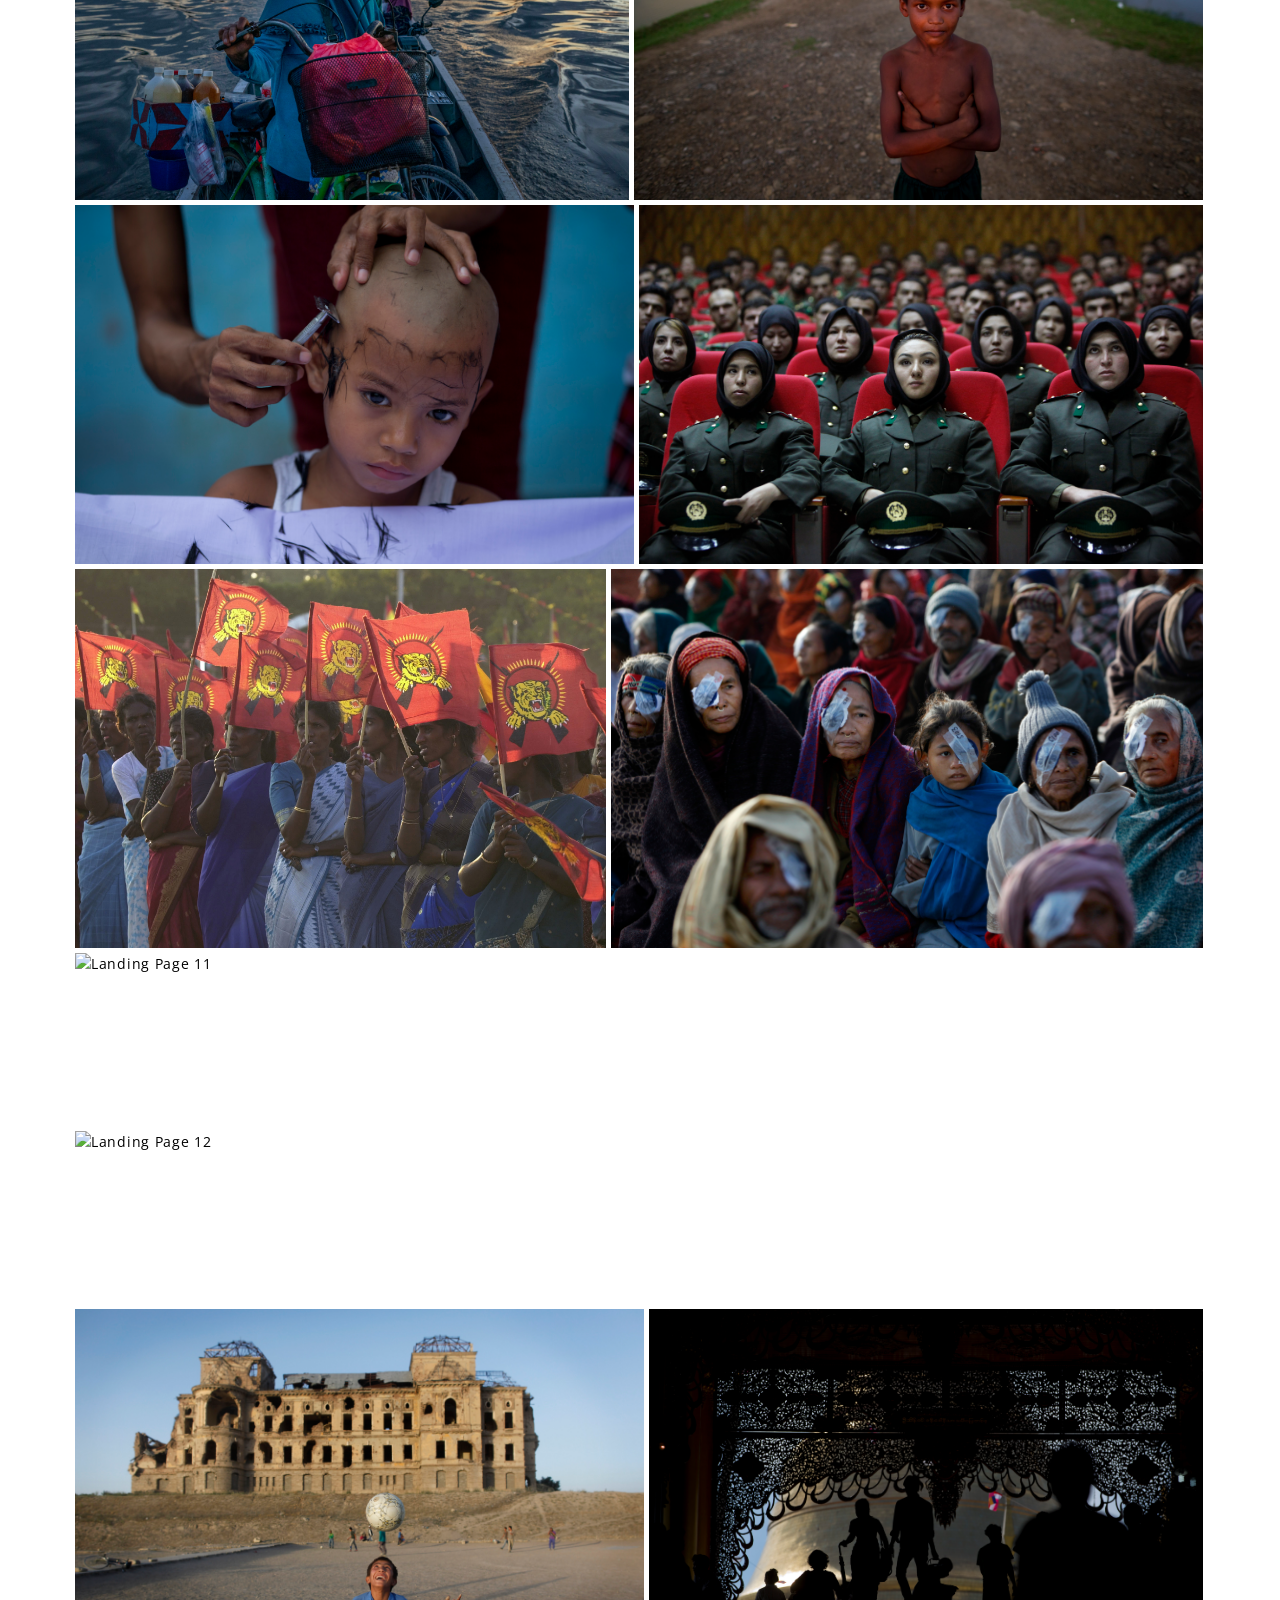
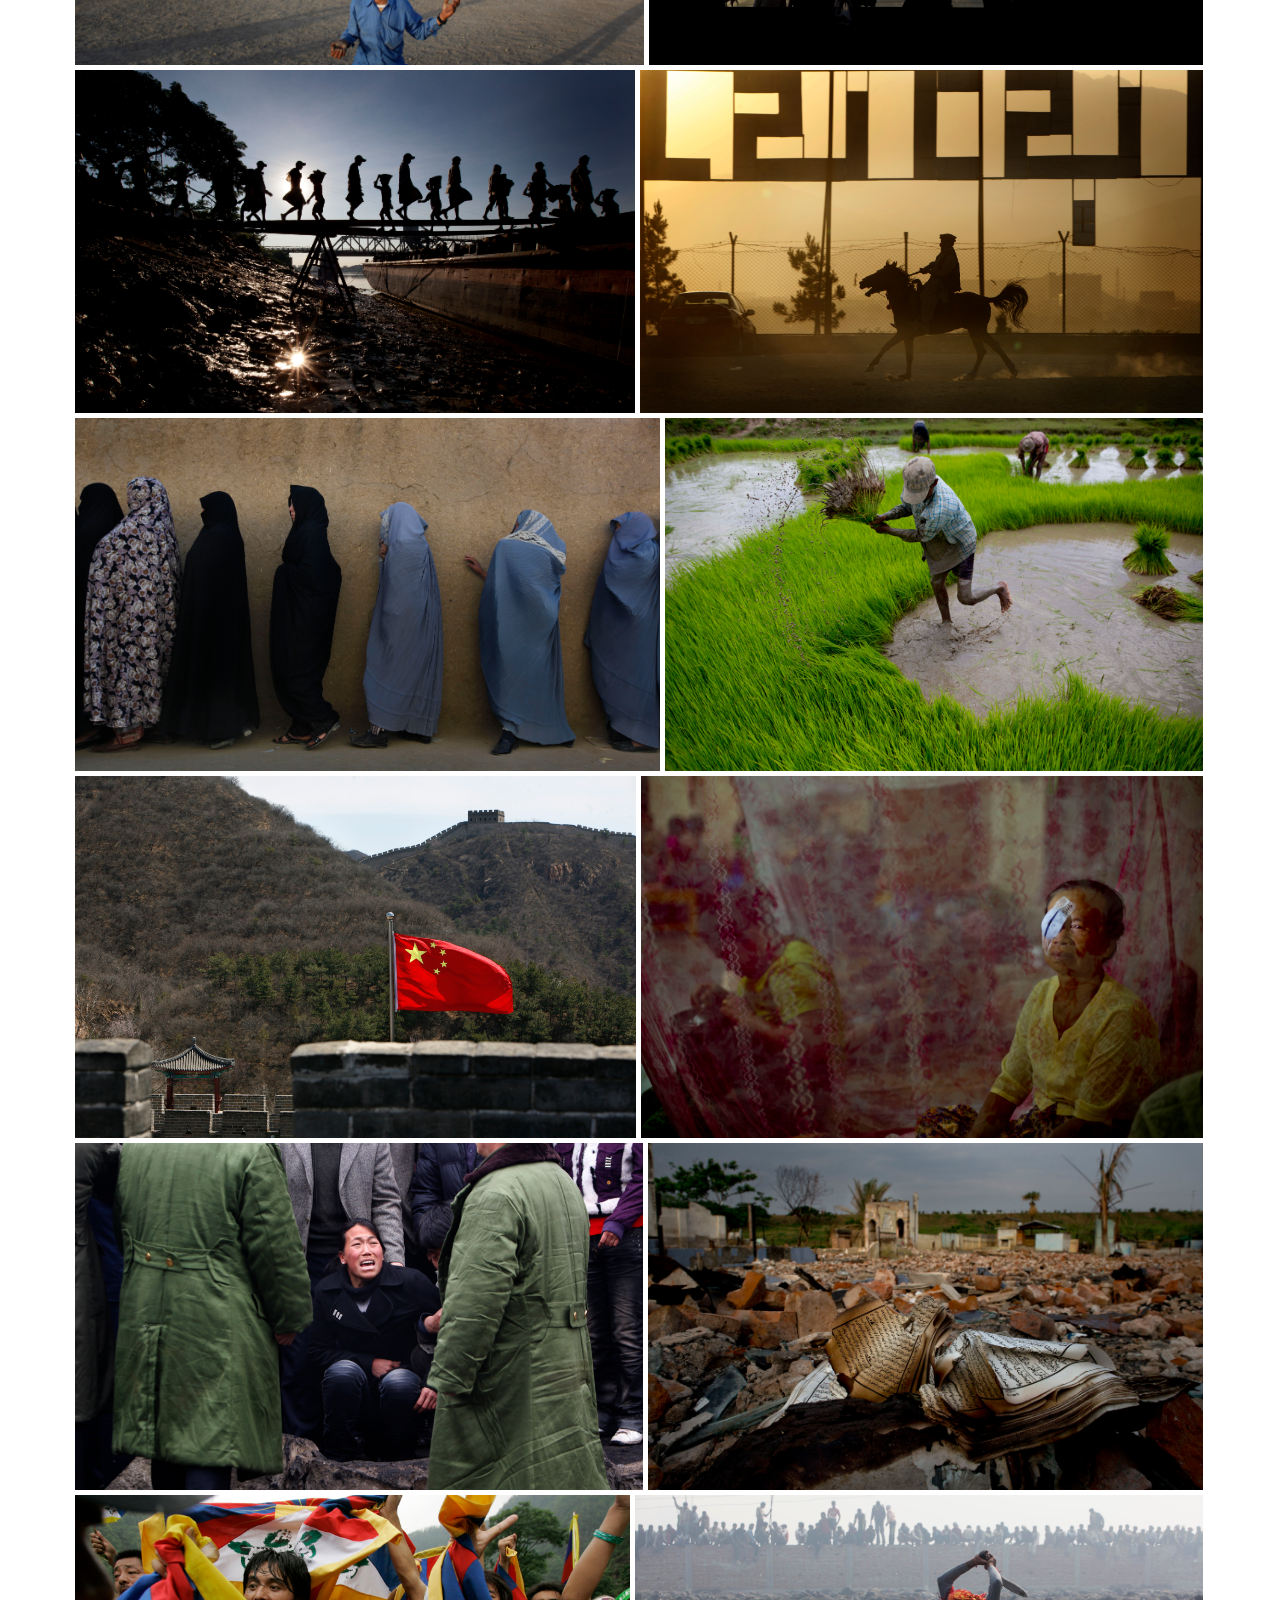
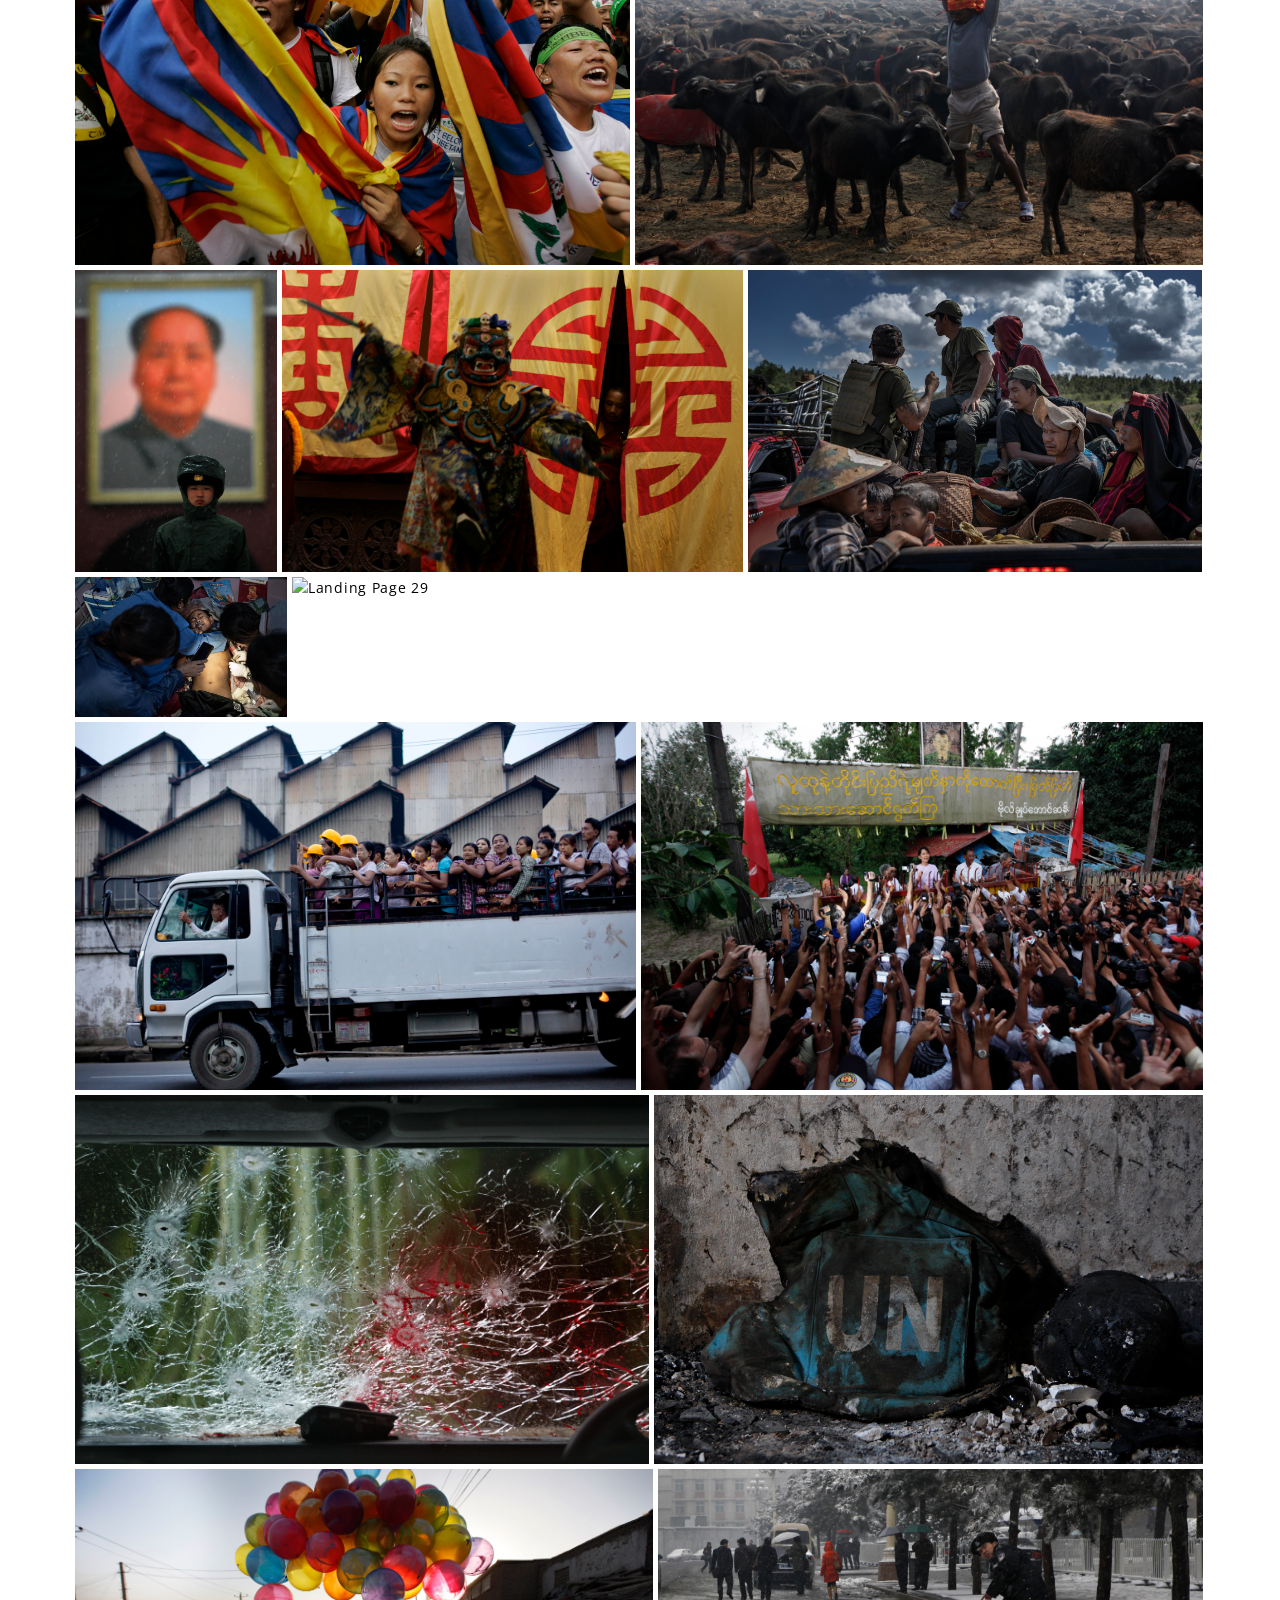
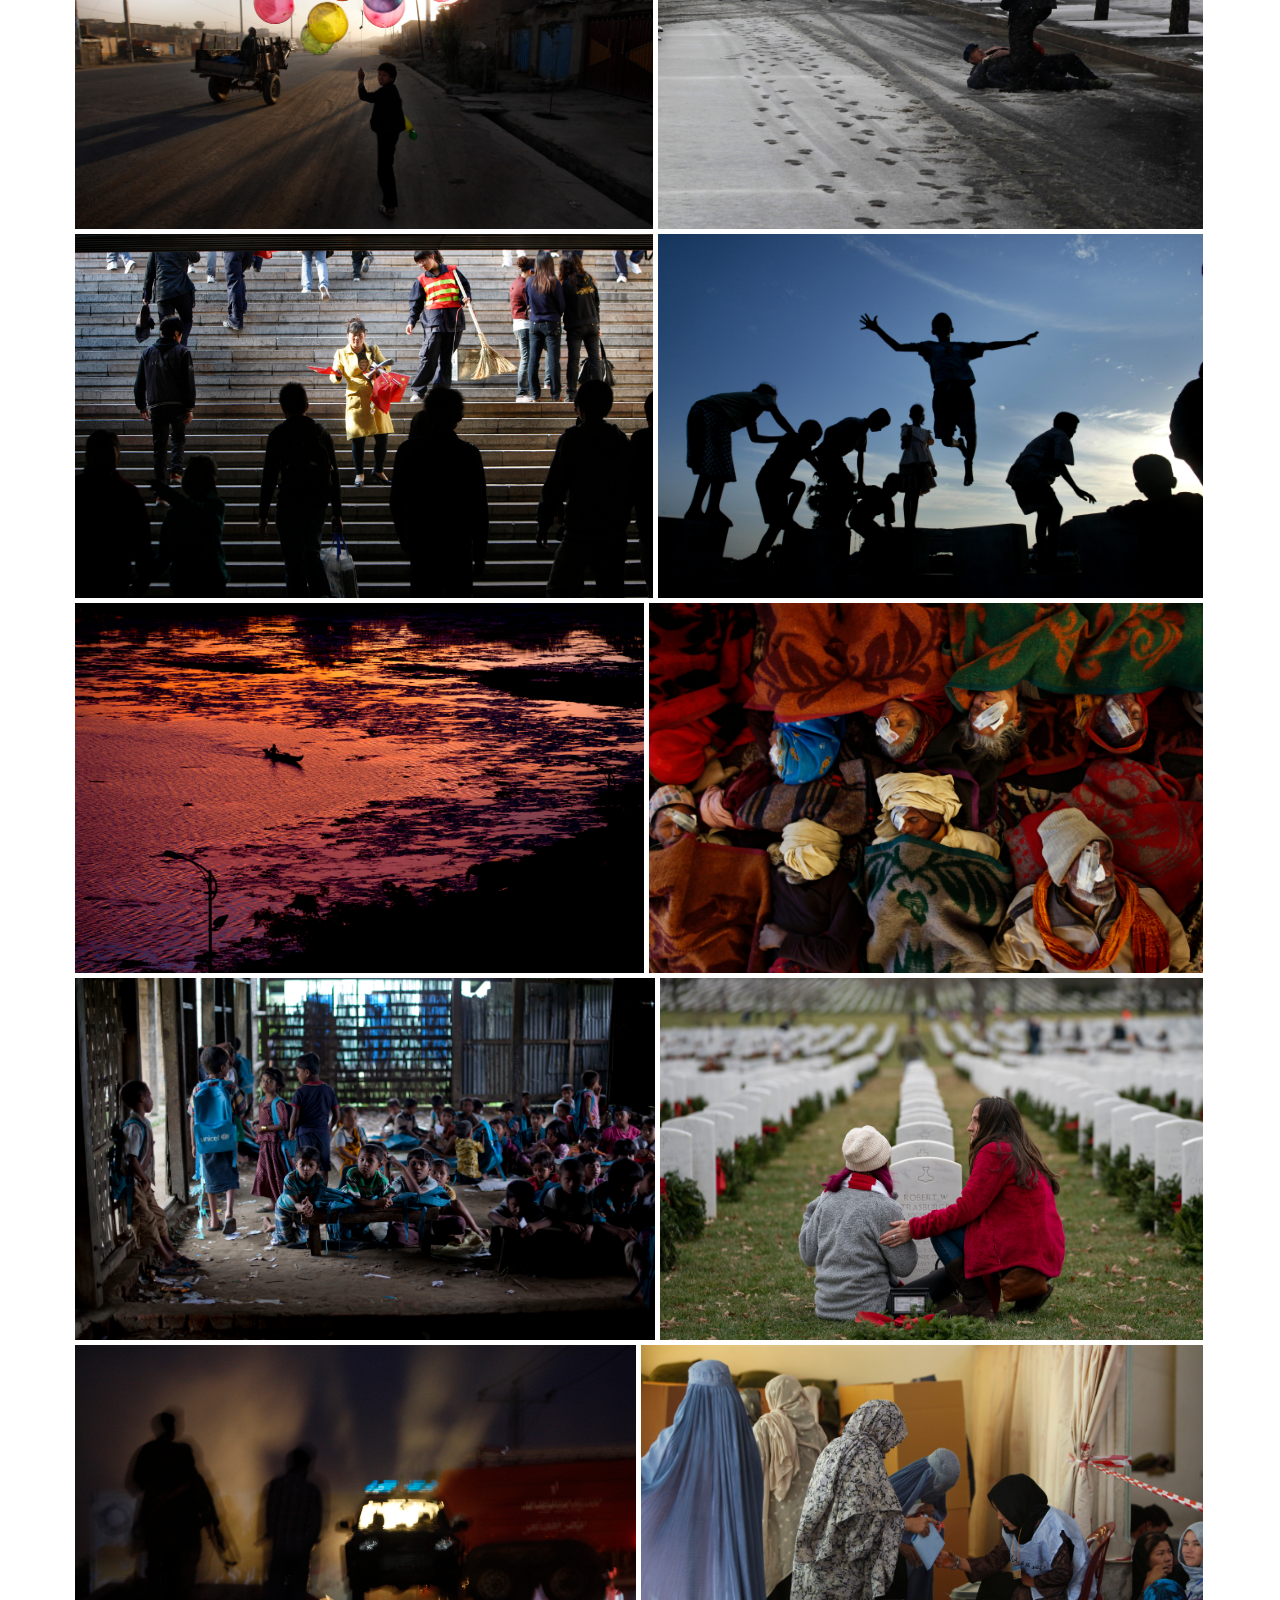
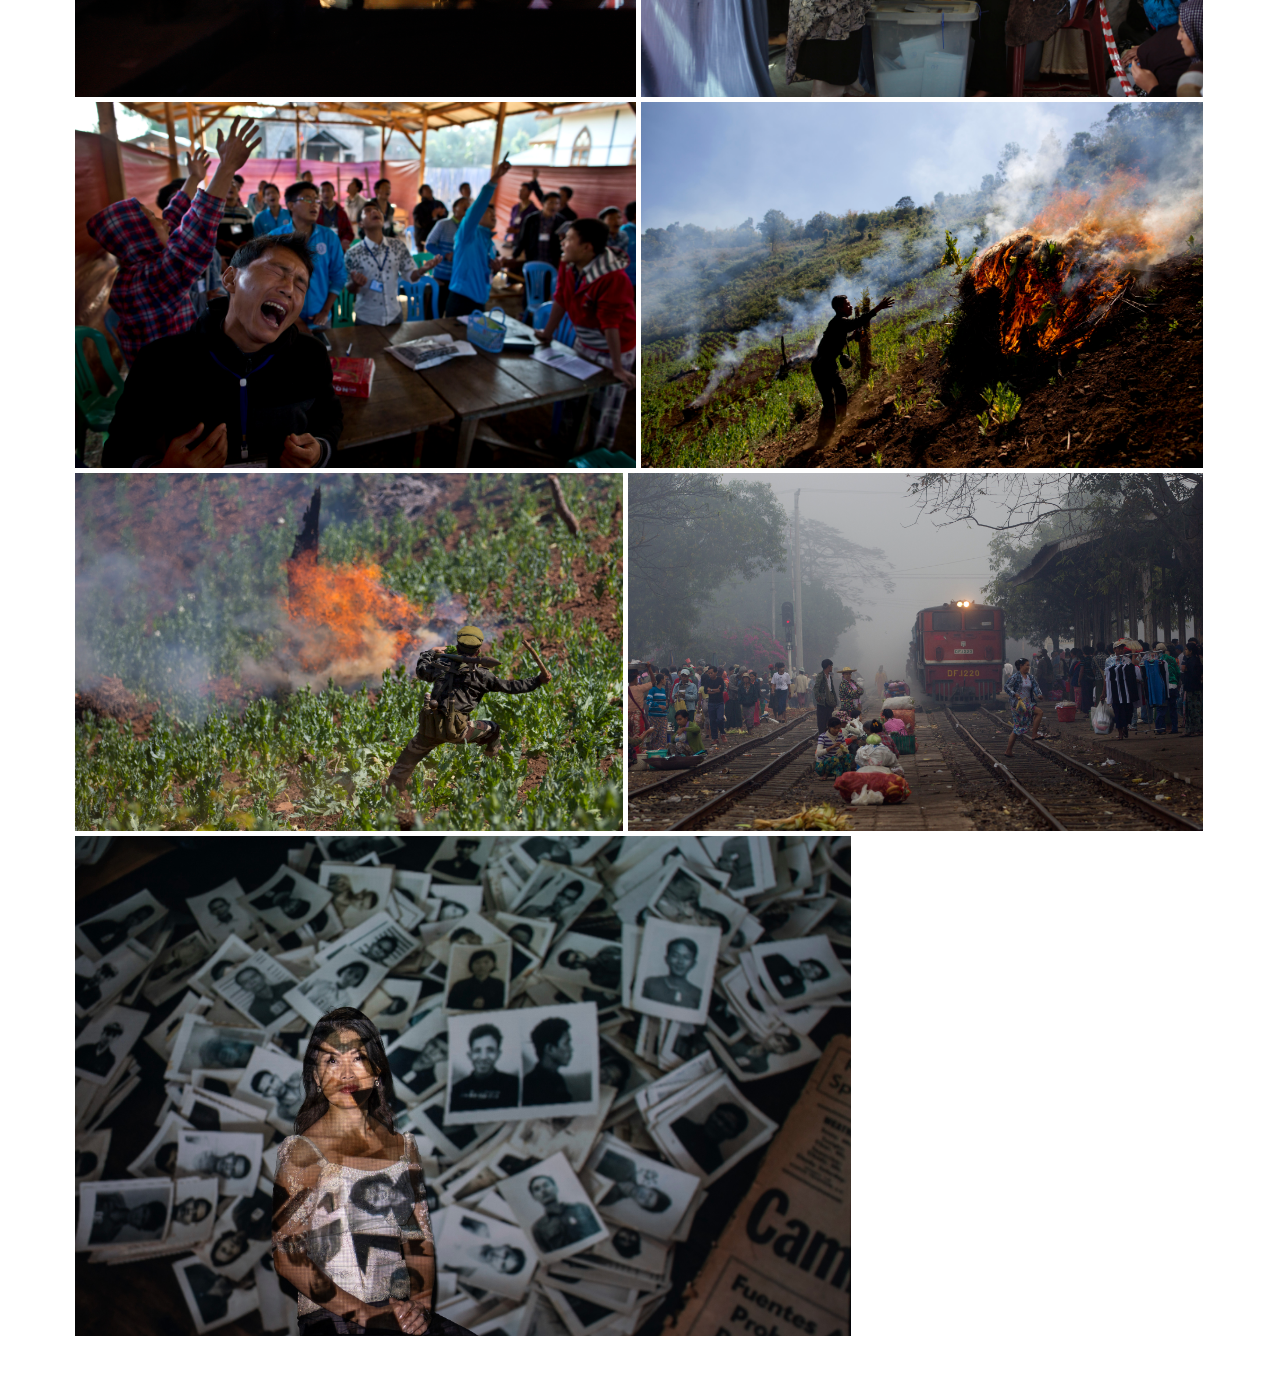
==== commit 2faf5f1b: "Update index.html" ====
--- a/index.html
+++ b/index.html
@@ -9,7 +9,29 @@
 	<link href="https://fonts.googleapis.com/css?family=Playfair+Display:400,700,900" rel="stylesheet">
 	<link rel="stylesheet" href="css/core.css">
 	<link rel="stylesheet" href="css/theme.css">
+
+	<!-- Google tag (gtag.js) https://nomadiclightphoto.com/ -->
+<script async src="https://www.googletagmanager.com/gtag/js?id=G-1T20XT2RQH"></script>
+<script>
+  window.dataLayer = window.dataLayer || [];
+  function gtag(){dataLayer.push(arguments);}
+  gtag('js', new Date());
+
+  gtag('config', 'G-1T20XT2RQH');
+</script>
+
+<!-- Google tag (gtag.js) Github -->
+<script async src="https://www.googletagmanager.com/gtag/js?id=G-SCFLQ01B91"></script>
+<script>
+  window.dataLayer = window.dataLayer || [];
+  function gtag(){dataLayer.push(arguments);}
+  gtag('js', new Date());
+
+  gtag('config', 'G-SCFLQ01B91');
+</script>
+
 </head>
+
 <body class="sticky-header sticky-footer">
 
 	<!-- Preloader -->
@@ -49,10 +71,6 @@
 								<li><a href="battling-a-dictatorship.html">Battling a dictatorship, building a democracy</a></li>
 								<li><a href="forgotten-masscure.html">Forgotten masscure </a></li>
 								<li><a href="poppy-and-drug-addiction.html">Poppy and drug addiction</a></li>
-								<li><a href="buddhisam.html">buddhisam</a></li>
-								<li><a href="public-health.html">Public Health (eye clinic)</a></li>
-								<li><a href="paddy-farming.html">Paddy farming</a></li>
-								<li><a href="rohingya-children.html">Rohingya Children</a></li>
 								<li><a href="rohingya-maternal-mortality.html">Rohingya Maternal Mortality</a></li>
 							</ul>
 						</div>
@@ -82,7 +100,7 @@
 						<li><a href="myanmar.html">Myanmar</a></li>
 						<li><a href="nepal.html">Nepal</a></li>
 						<li><a href="afghanistan.html">Afghanistan</a></li>
-						<li><a href="china x.html">China </a></li>
+						<li><a href="china.html">China </a></li>
 						<li><a href="indonesia-kayan-river.html">Indonesia-Kayan River</a></li>
 						<li><a href="sri-lanka-memories-of-war.html">Sri Lanka-Memories of war </a></li>
 					</ul>
@@ -294,8 +312,149 @@
 			</a>
 			<!-- /Gallery Item -->
 
-		
-	
+			<!-- Gallery Item -->
+			<a href="img/landing-page/landing-page-25.jpg" class="lightbox-link" data-thumbnail="img/landing-page/landing-page-25.jpg">
+				<img src="img/landing-page/landing-page-25.jpg" alt="Landing Page 25">
+			</a>
+			<!-- /Gallery Item -->
+
+			<!-- Gallery Item -->
+			<a href="img/landing-page/landing-page-26.jpg" class="lightbox-link" data-thumbnail="img/landing-page/landing-page-26.jpg">
+				<img src="img/landing-page/landing-page-26.jpg" alt="Landing Page 26">
+			</a>
+			<!-- /Gallery Item -->
+
+			<!-- Gallery Item -->
+			<a href="img/landing-page/landing-page-27.jpg" class="lightbox-link" data-thumbnail="img/landing-page/landing-page-27.jpg">
+				<img src="img/landing-page/landing-page-27.jpg" alt="Landing Page 27">
+			</a>
+			<!-- /Gallery Item -->
+
+			<!-- Gallery Item -->
+			<a href="img/landing-page/landing-page-28.jpg" class="lightbox-link" data-thumbnail="img/landing-page/landing-page-28.jpg">
+				<img src="img/landing-page/landing-page-28.jpg" alt="Landing Page 28">
+			</a>
+			<!-- /Gallery Item -->
+
+			<!-- Gallery Item -->
+			<a href="img/landing-page/landing-page-29.jpg" class="lightbox-link" data-thumbnail="img/landing-page/landing-page-29.jpg">
+				<img src="img/landing-page/landing-page-29.jpg" alt="Landing Page 29">
+			</a>
+			<!-- /Gallery Item -->
+
+			<!-- Gallery Item -->
+			<a href="img/landing-page/landing-page-30.jpg" class="lightbox-link" data-thumbnail="img/landing-page/landing-page-30.jpg">
+				<img src="img/landing-page/landing-page-30.jpg" alt="Landing Page 30">
+			</a>
+			<!-- /Gallery Item -->			
+
+		    <!-- Gallery Item -->
+			<a href="img/landing-page/landing-page-31.jpg" class="lightbox-link" data-thumbnail="img/landing-page/landing-page-31.jpg">
+				<img src="img/landing-page/landing-page-31.jpg" alt="Landing Page 31">
+			</a>
+			<!-- /Gallery Item -->
+
+			<!-- Gallery Item -->
+			<a href="img/landing-page/landing-page-32.jpg" class="lightbox-link" data-thumbnail="img/landing-page/landing-page-32.jpg">
+				<img src="img/landing-page/landing-page-32.jpg" alt="Landing Page 32">
+			</a>
+			<!-- /Gallery Item -->
+
+			<!-- Gallery Item -->
+			<a href="img/landing-page/landing-page-33.jpg" class="lightbox-link" data-thumbnail="img/landing-page/landing-page-33.jpg">
+				<img src="img/landing-page/landing-page-33.jpg" alt="Landing Page 33">
+			</a>
+			<!-- /Gallery Item -->
+
+	<!-- Gallery Item -->
+			<a href="img/landing-page/landing-page-34.jpg" class="lightbox-link" data-thumbnail="img/landing-page/landing-page-34.jpg">
+				<img src="img/landing-page/landing-page-34.jpg" alt="Landing Page 34">
+			</a>
+			<!-- /Gallery Item -->
+
+			<!-- Gallery Item -->
+			<a href="img/landing-page/landing-page-35.jpg" class="lightbox-link" data-thumbnail="img/landing-page/landing-page-35.jpg">
+				<img src="img/landing-page/landing-page-35.jpg" alt="Landing Page 35">
+			</a>
+			<!-- /Gallery Item -->
+
+			<!-- Gallery Item -->
+			<a href="img/landing-page/landing-page-36.jpg" class="lightbox-link" data-thumbnail="img/landing-page/landing-page-36.jpg">
+				<img src="img/landing-page/landing-page-36.jpg" alt="Landing Page 36">
+			</a>
+			<!-- /Gallery Item -->
+
+			<!-- Gallery Item -->
+			<a href="img/landing-page/landing-page-37.jpg" class="lightbox-link" data-thumbnail="img/landing-page/landing-page-37.jpg">
+				<img src="img/landing-page/landing-page-37.jpg" alt="Landing Page 37">
+			</a>
+			<!-- /Gallery Item -->
+
+			<!-- Gallery Item -->
+			<a href="img/landing-page/landing-page-38.jpg" class="lightbox-link" data-thumbnail="img/landing-page/landing-page-38.jpg">
+				<img src="img/landing-page/landing-page-38.jpg" alt="Landing Page 38">
+			</a>
+			<!-- /Gallery Item -->
+
+			<!-- Gallery Item -->
+			<a href="img/landing-page/landing-page-39.jpg" class="lightbox-link" data-thumbnail="img/landing-page/landing-page-39.jpg">
+				<img src="img/landing-page/landing-page-39.jpg" alt="Landing Page 39">
+			</a>
+			<!-- /Gallery Item -->
+
+			<!-- Gallery Item -->
+			<a href="img/landing-page/landing-page-40.jpg" class="lightbox-link" data-thumbnail="img/landing-page/landing-page-40.jpg">
+				<img src="img/landing-page/landing-page-40.jpg" alt="Landing Page 40">
+			</a>
+			<!-- /Gallery Item -->						
+			
+		    <!-- Gallery Item -->
+			<a href="img/landing-page/landing-page-41.jpg" class="lightbox-link" data-thumbnail="img/landing-page/landing-page-41.jpg">
+				<img src="img/landing-page/landing-page-41.jpg" alt="Landing Page 41">
+			</a>
+			<!-- /Gallery Item -->
+
+			<!-- Gallery Item -->
+			<a href="img/landing-page/landing-page-42.jpg" class="lightbox-link" data-thumbnail="img/landing-page/landing-page-42.jpg">
+				<img src="img/landing-page/landing-page-42.jpg" alt="Landing Page 42">
+			</a>
+			<!-- /Gallery Item -->
+
+			<!-- Gallery Item -->
+			<a href="img/landing-page/landing-page-43.jpg" class="lightbox-link" data-thumbnail="img/landing-page/landing-page-43.jpg">
+				<img src="img/landing-page/landing-page-43.jpg" alt="Landing Page 43">
+			</a>
+			<!-- /Gallery Item -->
+
+			<!-- Gallery Item -->
+			<a href="img/landing-page/landing-page-44.jpg" class="lightbox-link" data-thumbnail="img/landing-page/landing-page-44.jpg">
+				<img src="img/landing-page/landing-page-44.jpg" alt="Landing Page 44">
+			</a>
+			<!-- /Gallery Item -->
+
+			<!-- Gallery Item -->
+			<a href="img/landing-page/landing-page-45.jpg" class="lightbox-link" data-thumbnail="img/landing-page/landing-page-45.jpg">
+				<img src="img/landing-page/landing-page-45.jpg" alt="Landing Page 45">
+			</a>
+			<!-- /Gallery Item -->
+
+			<!-- Gallery Item -->
+			<a href="img/landing-page/landing-page-46.jpg" class="lightbox-link" data-thumbnail="img/landing-page/landing-page-46.jpg">
+				<img src="img/landing-page/landing-page-46.jpg" alt="Landing Page 46">
+			</a>
+			<!-- /Gallery Item -->
+
+			<!-- Gallery Item -->
+			<a href="img/landing-page/landing-page-47.jpg" class="lightbox-link" data-thumbnail="img/landing-page/landing-page-47.jpg">
+				<img src="img/landing-page/landing-page-47.jpg" alt="Landing Page 47">
+			</a>
+			<!-- /Gallery Item -->
+
+			<!-- Gallery Item -->
+			<a href="img/landing-page/landing-page-48.jpg" class="lightbox-link" data-thumbnail="img/landing-page/landing-page-48.jpg">
+				<img src="img/landing-page/landing-page-48.jpg" alt="Landing Page 48">
+			</a>
+			<!-- /Gallery Item -->			
 		<!-- /Justified Gallery -->
 					</div>
 
@@ -312,9 +471,9 @@
 
 		<!-- Social/Contact Links -->
 		<div class="small text-links">
-			<a href="#">Facebook</a>
-			<a href="#">LinkedIn</a>
-			<a href="#">Instagram</a>
+			<a href="https://x.com/Gemunua">X</a>
+			<a href="https://www.linkedin.com/in/gemunua/">LinkedIn</a>
+			<a href="https://www.instagram.com/gemunu/">Instagram</a>
 		</div>
 
 	</footer>
